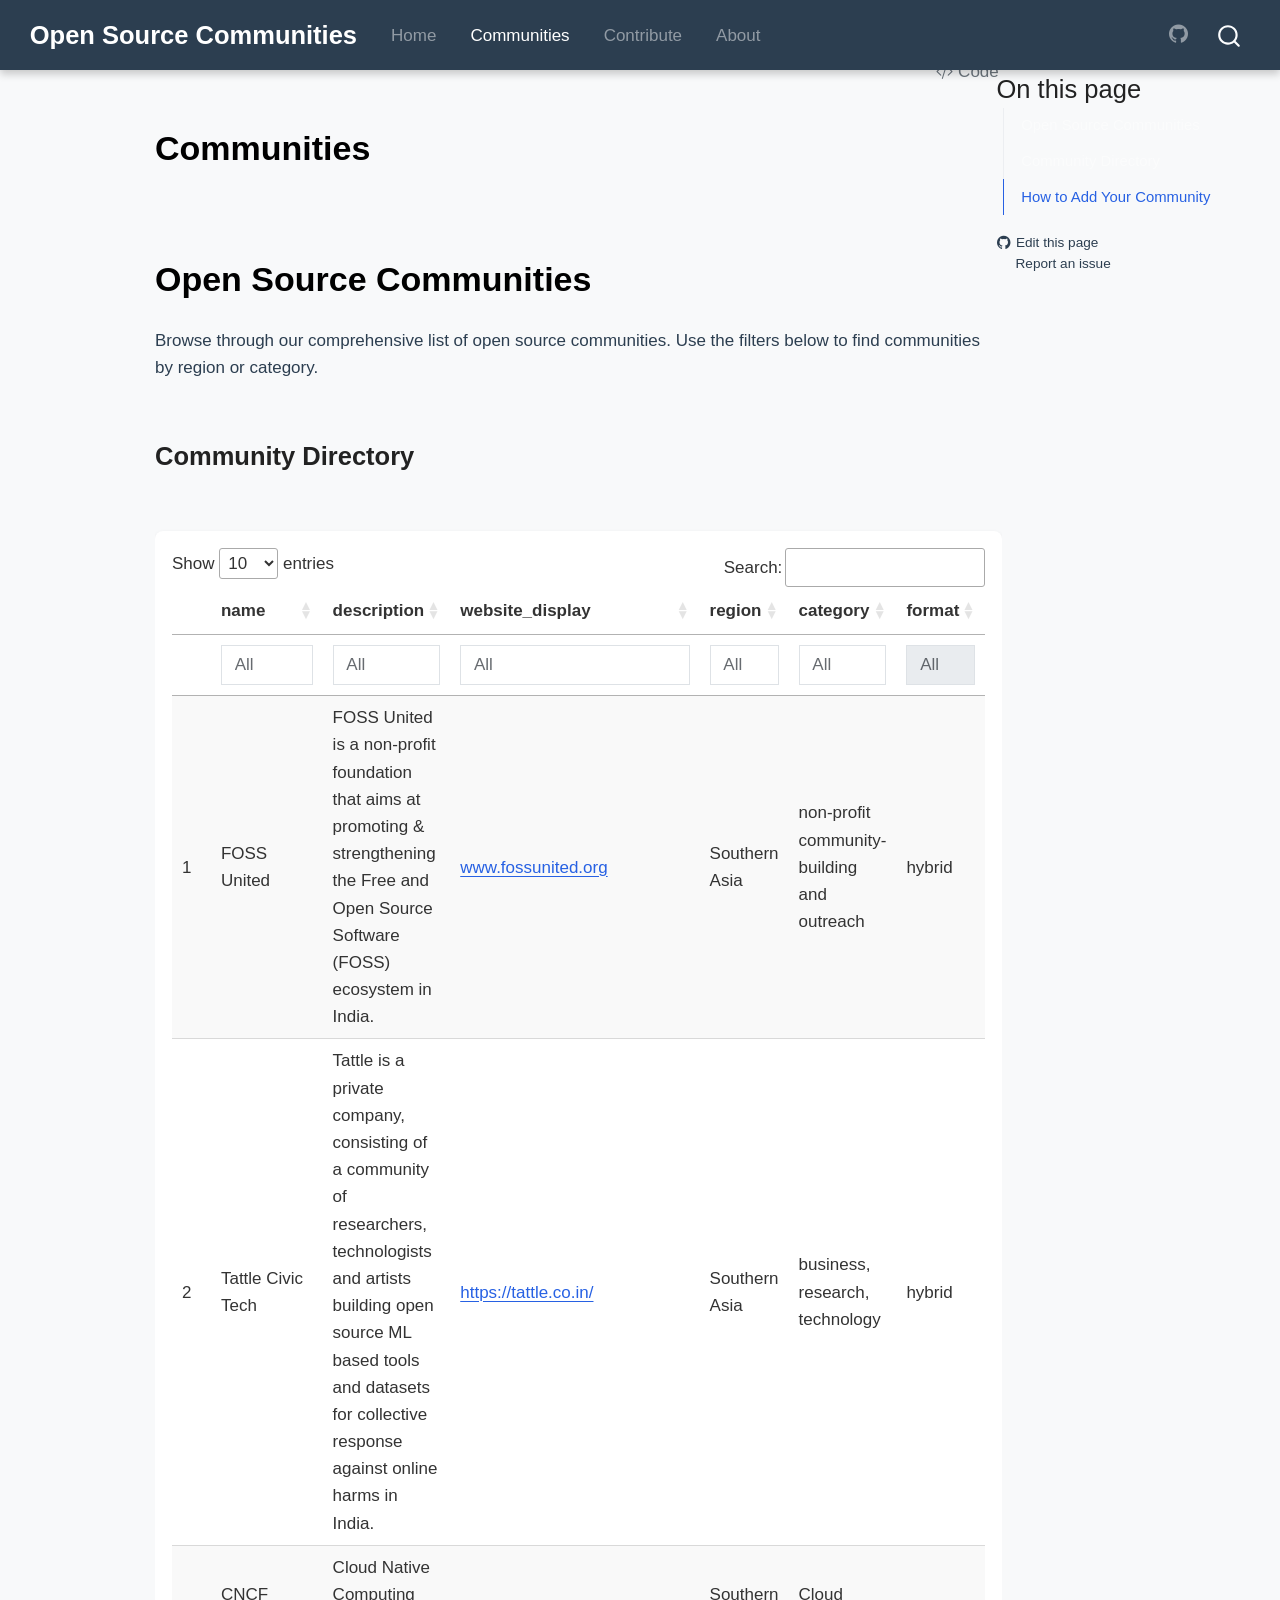
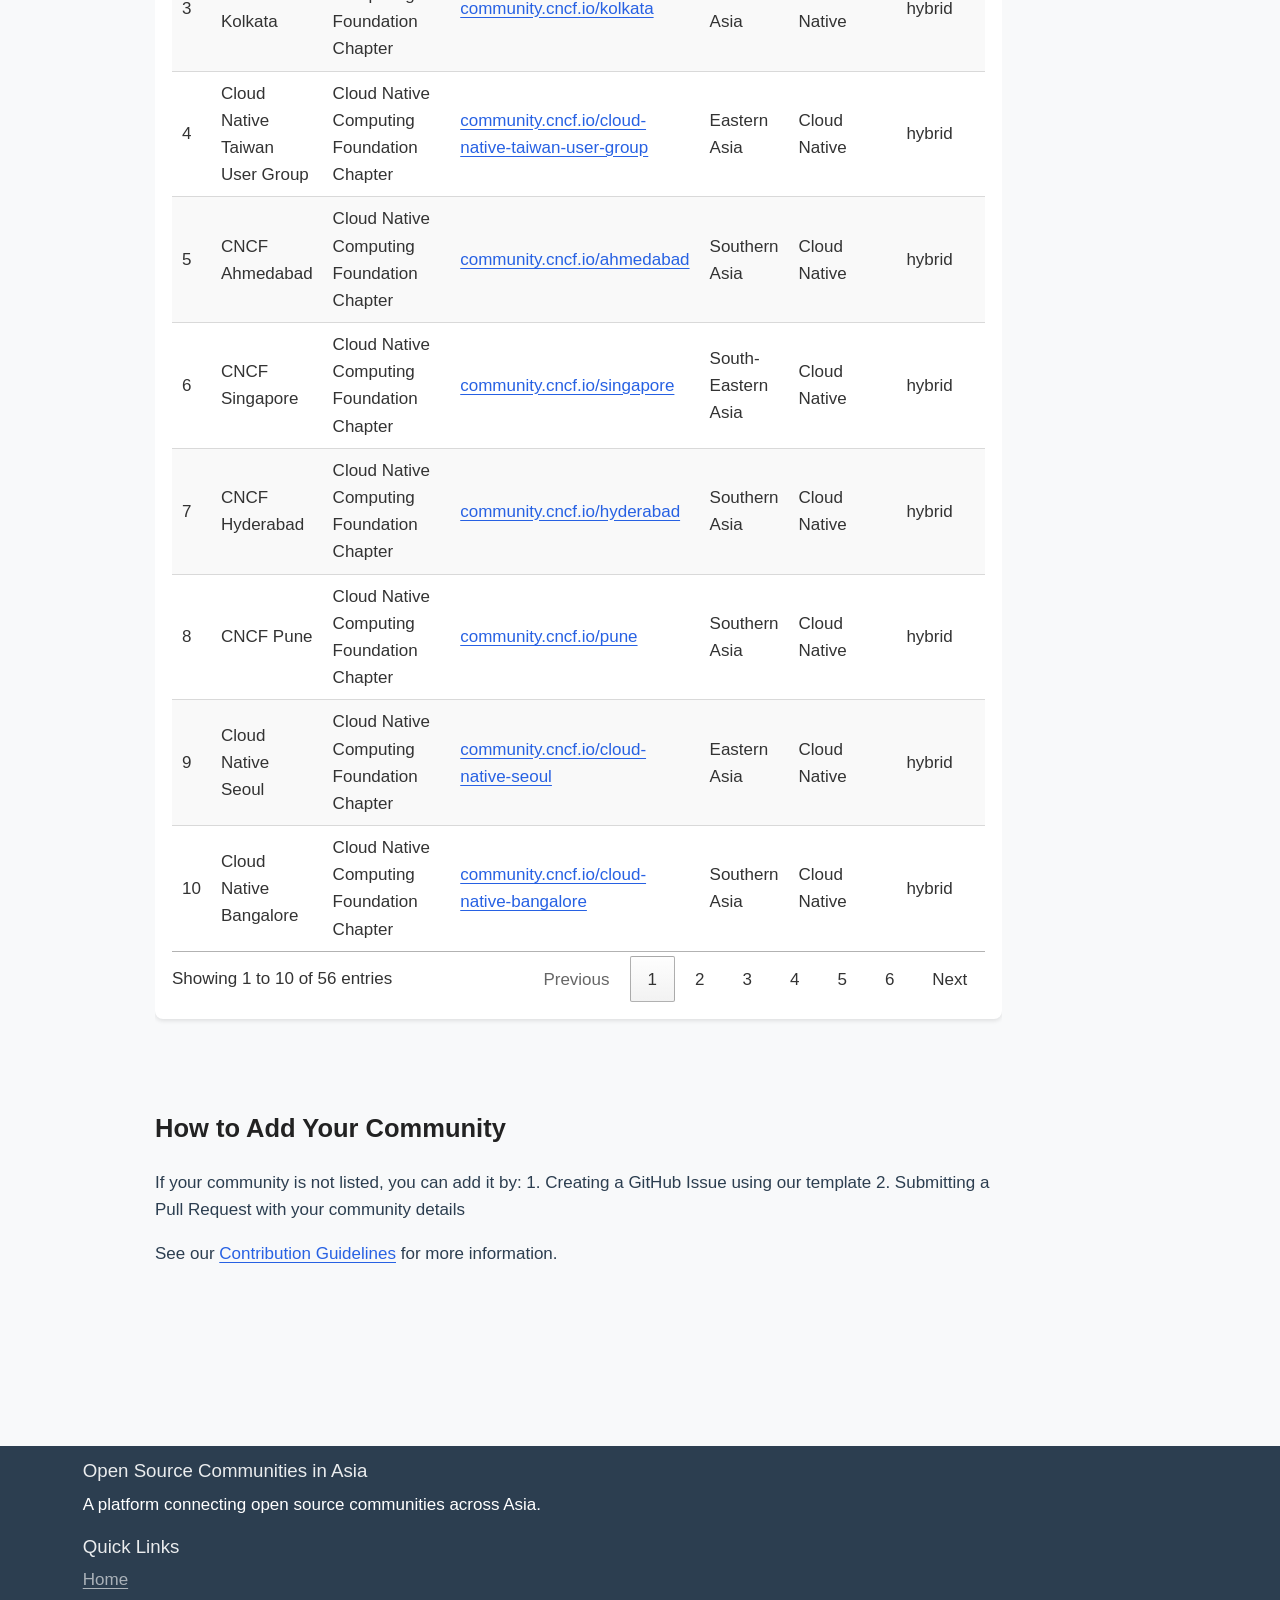
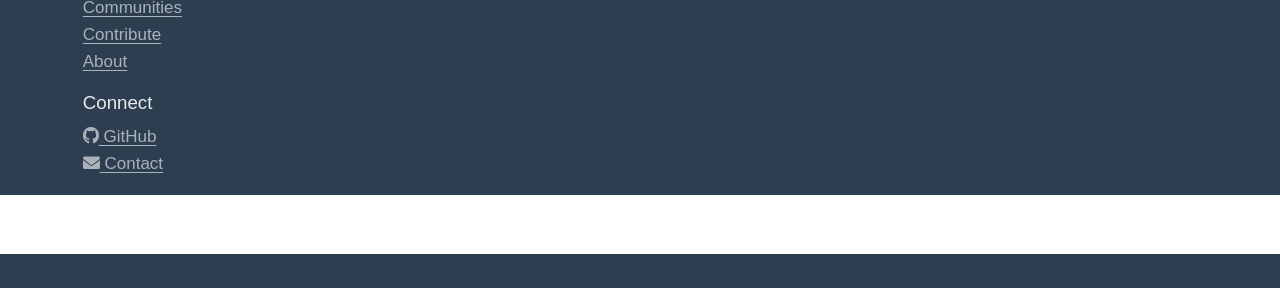
==== docs/communities/index.html @ 330e284d "pushed website code Signed-off-by: SammanSarkar <sarkar.samman4231@gmail.com>" ====
<!DOCTYPE html>
<html xmlns="http://www.w3.org/1999/xhtml" lang="en" xml:lang="en"><head>

<meta charset="utf-8">
<meta name="generator" content="quarto-1.7.29">

<meta name="viewport" content="width=device-width, initial-scale=1.0, user-scalable=yes">


<title>Communities – Open Source Communities</title>
<style>
code{white-space: pre-wrap;}
span.smallcaps{font-variant: small-caps;}
div.columns{display: flex; gap: min(4vw, 1.5em);}
div.column{flex: auto; overflow-x: auto;}
div.hanging-indent{margin-left: 1.5em; text-indent: -1.5em;}
ul.task-list{list-style: none;}
ul.task-list li input[type="checkbox"] {
  width: 0.8em;
  margin: 0 0.8em 0.2em -1em; /* quarto-specific, see https://github.com/quarto-dev/quarto-cli/issues/4556 */ 
  vertical-align: middle;
}
/* CSS for syntax highlighting */
html { -webkit-text-size-adjust: 100%; }
pre > code.sourceCode { white-space: pre; position: relative; }
pre > code.sourceCode > span { display: inline-block; line-height: 1.25; }
pre > code.sourceCode > span:empty { height: 1.2em; }
.sourceCode { overflow: visible; }
code.sourceCode > span { color: inherit; text-decoration: inherit; }
div.sourceCode { margin: 1em 0; }
pre.sourceCode { margin: 0; }
@media screen {
div.sourceCode { overflow: auto; }
}
@media print {
pre > code.sourceCode { white-space: pre-wrap; }
pre > code.sourceCode > span { text-indent: -5em; padding-left: 5em; }
}
pre.numberSource code
  { counter-reset: source-line 0; }
pre.numberSource code > span
  { position: relative; left: -4em; counter-increment: source-line; }
pre.numberSource code > span > a:first-child::before
  { content: counter(source-line);
    position: relative; left: -1em; text-align: right; vertical-align: baseline;
    border: none; display: inline-block;
    -webkit-touch-callout: none; -webkit-user-select: none;
    -khtml-user-select: none; -moz-user-select: none;
    -ms-user-select: none; user-select: none;
    padding: 0 4px; width: 4em;
  }
pre.numberSource { margin-left: 3em;  padding-left: 4px; }
div.sourceCode
  {   }
@media screen {
pre > code.sourceCode > span > a:first-child::before { text-decoration: underline; }
}
</style>


<script src="../site_libs/quarto-nav/quarto-nav.js"></script>
<script src="../site_libs/quarto-nav/headroom.min.js"></script>
<script src="../site_libs/clipboard/clipboard.min.js"></script>
<script src="../site_libs/quarto-search/autocomplete.umd.js"></script>
<script src="../site_libs/quarto-search/fuse.min.js"></script>
<script src="../site_libs/quarto-search/quarto-search.js"></script>
<meta name="quarto:offset" content="../">
<script src="../site_libs/quarto-html/quarto.js" type="module"></script>
<script src="../site_libs/quarto-html/tabsets/tabsets.js" type="module"></script>
<script src="../site_libs/quarto-html/popper.min.js"></script>
<script src="../site_libs/quarto-html/tippy.umd.min.js"></script>
<script src="../site_libs/quarto-html/anchor.min.js"></script>
<link href="../site_libs/quarto-html/tippy.css" rel="stylesheet">
<link href="../site_libs/quarto-html/quarto-syntax-highlighting-bcbce66894bfa8e7e94e40e0186b9bb8.css" rel="stylesheet" id="quarto-text-highlighting-styles">
<script src="../site_libs/bootstrap/bootstrap.min.js"></script>
<link href="../site_libs/bootstrap/bootstrap-icons.css" rel="stylesheet">
<link href="../site_libs/bootstrap/bootstrap-f09d9e16f4c314c3ee0d84a079bee913.min.css" rel="stylesheet" append-hash="true" id="quarto-bootstrap" data-mode="light">
<script id="quarto-search-options" type="application/json">{
  "location": "navbar",
  "copy-button": false,
  "collapse-after": 3,
  "panel-placement": "end",
  "type": "overlay",
  "limit": 50,
  "keyboard-shortcut": [
    "f",
    "/",
    "s"
  ],
  "show-item-context": false,
  "language": {
    "search-no-results-text": "No results",
    "search-matching-documents-text": "matching documents",
    "search-copy-link-title": "Copy link to search",
    "search-hide-matches-text": "Hide additional matches",
    "search-more-match-text": "more match in this document",
    "search-more-matches-text": "more matches in this document",
    "search-clear-button-title": "Clear",
    "search-text-placeholder": "",
    "search-detached-cancel-button-title": "Cancel",
    "search-submit-button-title": "Submit",
    "search-label": "Search"
  }
}</script>
<style>html{ scroll-behavior: smooth; }</style>
<link href="../site_libs/htmltools-fill-0.5.8.1/fill.css" rel="stylesheet">

<script src="../site_libs/htmlwidgets-1.6.4/htmlwidgets.js"></script>

<link href="../site_libs/datatables-css-0.0.0/datatables-crosstalk.css" rel="stylesheet">

<script src="../site_libs/datatables-binding-0.33/datatables.js"></script>

<script src="../site_libs/jquery-3.6.0/jquery-3.6.0.min.js"></script>

<link href="../site_libs/dt-core-1.13.6/css/jquery.dataTables.min.css" rel="stylesheet">

<link href="../site_libs/dt-core-1.13.6/css/jquery.dataTables.extra.css" rel="stylesheet">

<script src="../site_libs/dt-core-1.13.6/js/jquery.dataTables.min.js"></script>

<link href="../site_libs/nouislider-7.0.10/jquery.nouislider.min.css" rel="stylesheet">

<script src="../site_libs/nouislider-7.0.10/jquery.nouislider.min.js"></script>

<link href="../site_libs/selectize-0.12.0/selectize.bootstrap3.css" rel="stylesheet">

<script src="../site_libs/selectize-0.12.0/selectize.min.js"></script>

<link href="../site_libs/crosstalk-1.2.1/css/crosstalk.min.css" rel="stylesheet">

<script src="../site_libs/crosstalk-1.2.1/js/crosstalk.min.js"></script>



<link rel="stylesheet" href="../styles/custom.css">
<link rel="stylesheet" href="https://cdnjs.cloudflare.com/ajax/libs/font-awesome/6.0.0/css/all.min.css">
</head>

<body class="nav-fixed quarto-light">

<div id="quarto-search-results"></div>
  <header id="quarto-header" class="headroom fixed-top">
    <nav class="navbar navbar-expand-lg " data-bs-theme="dark">
      <div class="navbar-container container-fluid">
      <div class="navbar-brand-container mx-auto">
    <a class="navbar-brand" href="../index.html">
    <span class="navbar-title">Open Source Communities</span>
    </a>
  </div>
            <div id="quarto-search" class="" title="Search"></div>
          <button class="navbar-toggler" type="button" data-bs-toggle="collapse" data-bs-target="#navbarCollapse" aria-controls="navbarCollapse" role="menu" aria-expanded="false" aria-label="Toggle navigation" onclick="if (window.quartoToggleHeadroom) { window.quartoToggleHeadroom(); }">
  <span class="navbar-toggler-icon"></span>
</button>
          <div class="collapse navbar-collapse" id="navbarCollapse">
            <ul class="navbar-nav navbar-nav-scroll me-auto">
  <li class="nav-item">
    <a class="nav-link" href="../index.html"> 
<span class="menu-text">Home</span></a>
  </li>  
  <li class="nav-item">
    <a class="nav-link active" href="../communities/index.html" aria-current="page"> 
<span class="menu-text">Communities</span></a>
  </li>  
  <li class="nav-item">
    <a class="nav-link" href="../contribute.html"> 
<span class="menu-text">Contribute</span></a>
  </li>  
  <li class="nav-item">
    <a class="nav-link" href="../about.html"> 
<span class="menu-text">About</span></a>
  </li>  
</ul>
            <ul class="navbar-nav navbar-nav-scroll ms-auto">
  <li class="nav-item compact">
    <a class="nav-link" href="https://github.com/chaoss/chaoss-asia/"> <i class="bi bi-github" role="img" aria-label="GitHub">
</i> 
<span class="menu-text"></span></a>
  </li>  
</ul>
          </div> <!-- /navcollapse -->
            <div class="quarto-navbar-tools">
</div>
      </div> <!-- /container-fluid -->
    </nav>
</header>
<!-- content -->
<div id="quarto-content" class="quarto-container page-columns page-rows-contents page-layout-article page-navbar">
<!-- sidebar -->
<!-- margin-sidebar -->
    <div id="quarto-margin-sidebar" class="sidebar margin-sidebar">
        <nav id="TOC" role="doc-toc" class="toc-active">
    <h2 id="toc-title">On this page</h2>
   
  <ul>
  <li><a href="#open-source-communities" id="toc-open-source-communities" class="nav-link active" data-scroll-target="#open-source-communities">Open Source Communities</a>
  <ul class="collapse">
  <li><a href="#community-directory" id="toc-community-directory" class="nav-link" data-scroll-target="#community-directory">Community Directory</a></li>
  <li><a href="#how-to-add-your-community" id="toc-how-to-add-your-community" class="nav-link" data-scroll-target="#how-to-add-your-community">How to Add Your Community</a></li>
  </ul></li>
  </ul>
<div class="toc-actions"><ul><li><a href="https://github.com/chaoss/oscdb/edit/main/communities/index.qmd" class="toc-action"><i class="bi bi-github"></i>Edit this page</a></li><li><a href="https://github.com/chaoss/oscdb/issues/new" class="toc-action"><i class="bi empty"></i>Report an issue</a></li></ul></div></nav>
    </div>
<!-- main -->
<main class="content" id="quarto-document-content">

<header id="title-block-header" class="quarto-title-block default">
<div class="quarto-title">
<div class="quarto-title-block"><div><h1 class="title">Communities</h1><button type="button" class="btn code-tools-button" id="quarto-code-tools-source"><i class="bi"></i> Code</button></div></div>
</div>



<div class="quarto-title-meta">

    
  
    
  </div>
  


</header>


<section id="open-source-communities" class="level1">
<h1>Open Source Communities</h1>
<p>Browse through our comprehensive list of open source communities. Use the filters below to find communities by region or category.</p>
<section id="community-directory" class="level2">
<h2 class="anchored" data-anchor-id="community-directory">Community Directory</h2>
<div class="cell">
<div class="cell-output-display">
<div class="datatables html-widget html-fill-item" id="htmlwidget-7b4962f9aba54f469c71" style="width:100%;height:auto;"></div>
<script type="application/json" data-for="htmlwidget-7b4962f9aba54f469c71">{"x":{"filter":"top","vertical":false,"filterHTML":"<tr>\n  <td><\/td>\n  <td data-type=\"character\" style=\"vertical-align: top;\">\n    <div class=\"form-group\" style=\"margin-bottom: auto;\">\n      <input type=\"search\" placeholder=\"All\" class=\"form-control\" style=\"width: 100%;\"/>\n    <\/div>\n  <\/td>\n  <td data-type=\"character\" style=\"vertical-align: top;\">\n    <div class=\"form-group\" style=\"margin-bottom: auto;\">\n      <input type=\"search\" placeholder=\"All\" class=\"form-control\" style=\"width: 100%;\"/>\n    <\/div>\n  <\/td>\n  <td data-type=\"character\" style=\"vertical-align: top;\">\n    <div class=\"form-group\" style=\"margin-bottom: auto;\">\n      <input type=\"search\" placeholder=\"All\" class=\"form-control\" style=\"width: 100%;\"/>\n    <\/div>\n  <\/td>\n  <td data-type=\"character\" style=\"vertical-align: top;\">\n    <div class=\"form-group\" style=\"margin-bottom: auto;\">\n      <input type=\"search\" placeholder=\"All\" class=\"form-control\" style=\"width: 100%;\"/>\n    <\/div>\n  <\/td>\n  <td data-type=\"character\" style=\"vertical-align: top;\">\n    <div class=\"form-group\" style=\"margin-bottom: auto;\">\n      <input type=\"search\" placeholder=\"All\" class=\"form-control\" style=\"width: 100%;\"/>\n    <\/div>\n  <\/td>\n  <td data-type=\"character\" style=\"vertical-align: top;\">\n    <div class=\"form-group\" style=\"margin-bottom: auto;\">\n      <input type=\"search\" placeholder=\"All\" class=\"form-control\" style=\"width: 100%;\" disabled=\"\"/>\n    <\/div>\n  <\/td>\n<\/tr>","data":[["1","2","3","4","5","6","7","8","9","10","11","12","13","14","15","16","17","18","19","20","21","22","23","24","25","26","27","28","29","30","31","32","33","34","35","36","37","38","39","40","41","42","43","44","45","46","47","48","49","50","51","52","53","54","55","56"],["FOSS United","Tattle Civic Tech","CNCF Kolkata","Cloud Native Taiwan User Group","CNCF Ahmedabad","CNCF Singapore","CNCF Hyderabad","CNCF Pune","Cloud Native Seoul","Cloud Native Bangalore","CNCF Dubai","CNCF Kochi","Kubernetes Chaos Engineering Meetup Group","CNCF Lahore","CNCF Islamabad","CNCF Chennai","CNCF Kathmandu","CNCF Abu Dhabi","Cloud Native DaLian","Cloud Native Guangzhou","Cloud Native Gurugram","Cloud Native Indore","CNCF Jaipur","Cloud Native Coimbatore","CNCF Indonesia","Cloud Native Trivandrum","CNCF Nashik","Cloud Native Raipur","Cloud Native Noida","CNCF Chandigarh","Cloud Native Guwahati","CNCF Nagpur","Cloud Native Baku","Cloud Native Dhaka","CNCF New Delhi","CNCF Thane","Cloud Native Security India","Cloud Native Surat","Cloud Native Kerala","CNCF Madurai","CNCF Amravati","Cloud Native Vadodara","CNCF Greater Noida","Cloud Native Gandhinagar","Cloud Native Hooghly","Cloud Native Aurangabad","Cloud Native Security Pakistan","Cloud Native Dibrugarh","Cloud Native Kuala Lumpur","Cloud Native Jalandhar","Cloud Native Ho Chi Minh","Kubernetes Sri Lanka","Cloud Native Community Japan","Cloud Native Riyadh","Cloud Native Security Japan","Cloud Native Bihar"],["FOSS United is a non-profit foundation that aims at promoting & strengthening the Free and Open Source Software (FOSS) ecosystem in India.","Tattle is a private company, consisting of a community of researchers, technologists and artists building open source ML based tools and datasets for collective response against online harms in India.","Cloud Native Computing Foundation Chapter","Cloud Native Computing Foundation Chapter","Cloud Native Computing Foundation Chapter","Cloud Native Computing Foundation Chapter","Cloud Native Computing Foundation Chapter","Cloud Native Computing Foundation Chapter","Cloud Native Computing Foundation Chapter","Cloud Native Computing Foundation Chapter","Cloud Native Computing Foundation Chapter","Cloud Native Computing Foundation Chapter","Cloud Native Computing Foundation Chapter","Cloud Native Computing Foundation Chapter","Cloud Native Computing Foundation Chapter","Cloud Native Computing Foundation Chapter","Cloud Native Computing Foundation Chapter","Cloud Native Computing Foundation Chapter","Cloud Native Computing Foundation Chapter","Cloud Native Computing Foundation Chapter","Cloud Native Computing Foundation Chapter","Cloud Native Computing Foundation Chapter","Cloud Native Computing Foundation Chapter","Cloud Native Computing Foundation Chapter","Cloud Native Computing Foundation Chapter","Cloud Native Computing Foundation Chapter","Cloud Native Computing Foundation Chapter","Cloud Native Computing Foundation Chapter","Cloud Native Computing Foundation Chapter","Cloud Native Computing Foundation Chapter","Cloud Native Computing Foundation Chapter","Cloud Native Computing Foundation Chapter","Cloud Native Computing Foundation Chapter","Cloud Native Computing Foundation Chapter","Cloud Native Computing Foundation Chapter","Cloud Native Computing Foundation Chapter","Cloud Native Computing Foundation Chapter","Cloud Native Computing Foundation Chapter","Cloud Native Computing Foundation Chapter","Cloud Native Computing Foundation Chapter","Cloud Native Computing Foundation Chapter","Cloud Native Computing Foundation Chapter","Cloud Native Computing Foundation Chapter","Cloud Native Computing Foundation Chapter","Cloud Native Computing Foundation Chapter","Cloud Native Computing Foundation Chapter","Cloud Native Computing Foundation Chapter","Cloud Native Computing Foundation Chapter","Cloud Native Computing Foundation Chapter","Cloud Native Computing Foundation Chapter","Cloud Native Computing Foundation Chapter","Cloud Native Computing Foundation Chapter","Cloud Native Computing Foundation Chapter","Cloud Native Computing Foundation Chapter","Cloud Native Computing Foundation Chapter","Cloud Native Computing Foundation Chapter"],["<a href='https://www.fossunited.org' target='_blank'>www.fossunited.org<\/a>","<a href='https://tattle.co.in/' target='_blank'>https://tattle.co.in/<\/a>","<a href='https://community.cncf.io/kolkata' target='_blank'>community.cncf.io/kolkata<\/a>","<a href='https://community.cncf.io/cloud-native-taiwan-user-group' target='_blank'>community.cncf.io/cloud-native-taiwan-user-group<\/a>","<a href='https://community.cncf.io/ahmedabad' target='_blank'>community.cncf.io/ahmedabad<\/a>","<a href='https://community.cncf.io/singapore' target='_blank'>community.cncf.io/singapore<\/a>","<a href='https://community.cncf.io/hyderabad' target='_blank'>community.cncf.io/hyderabad<\/a>","<a href='https://community.cncf.io/pune' target='_blank'>community.cncf.io/pune<\/a>","<a href='https://community.cncf.io/cloud-native-seoul' target='_blank'>community.cncf.io/cloud-native-seoul<\/a>","<a href='https://community.cncf.io/cloud-native-bangalore' target='_blank'>community.cncf.io/cloud-native-bangalore<\/a>","<a href='https://community.cncf.io/dubai' target='_blank'>community.cncf.io/dubai<\/a>","<a href='https://community.cncf.io/kochi' target='_blank'>community.cncf.io/kochi<\/a>","<a href='https://community.cncf.io/kubernetes-chaos-engineering' target='_blank'>community.cncf.io/kubernetes-chaos-engineering<\/a>","<a href='https://community.cncf.io/lahore' target='_blank'>community.cncf.io/lahore<\/a>","<a href='https://community.cncf.io/islamabad' target='_blank'>community.cncf.io/islamabad<\/a>","<a href='https://community.cncf.io/chennai' target='_blank'>community.cncf.io/chennai<\/a>","<a href='https://community.cncf.io/kathmandu' target='_blank'>community.cncf.io/kathmandu<\/a>","<a href='https://community.cncf.io/abu-dhabi' target='_blank'>community.cncf.io/abu-dhabi<\/a>","<a href='https://community.cncf.io/cloud-native-dalian' target='_blank'>community.cncf.io/cloud-native-dalian<\/a>","<a href='https://community.cncf.io/cloud-native-guangzhou' target='_blank'>community.cncf.io/cloud-native-guangzhou<\/a>","<a href='https://community.cncf.io/cloud-native-gurugram' target='_blank'>community.cncf.io/cloud-native-gurugram<\/a>","<a href='https://community.cncf.io/cloud-native-indore' target='_blank'>community.cncf.io/cloud-native-indore<\/a>","<a href='https://community.cncf.io/jaipur' target='_blank'>community.cncf.io/jaipur<\/a>","<a href='https://community.cncf.io/cloud-native-coimbatore' target='_blank'>community.cncf.io/cloud-native-coimbatore<\/a>","<a href='https://community.cncf.io/indonesia' target='_blank'>community.cncf.io/indonesia<\/a>","<a href='https://community.cncf.io/cloud-native-trivandrum' target='_blank'>community.cncf.io/cloud-native-trivandrum<\/a>","<a href='https://community.cncf.io/nashik' target='_blank'>community.cncf.io/nashik<\/a>","<a href='https://community.cncf.io/cloud-native-raipur' target='_blank'>community.cncf.io/cloud-native-raipur<\/a>","<a href='https://community.cncf.io/cloud-native-noida' target='_blank'>community.cncf.io/cloud-native-noida<\/a>","<a href='https://community.cncf.io/chandigarh' target='_blank'>community.cncf.io/chandigarh<\/a>","<a href='https://community.cncf.io/cloud-native-guwahati' target='_blank'>community.cncf.io/cloud-native-guwahati<\/a>","<a href='https://community.cncf.io/nagpur' target='_blank'>community.cncf.io/nagpur<\/a>","<a href='https://community.cncf.io/cloud-native-baku' target='_blank'>community.cncf.io/cloud-native-baku<\/a>","<a href='https://community.cncf.io/cloud-native-dhaka' target='_blank'>community.cncf.io/cloud-native-dhaka<\/a>","<a href='https://community.cncf.io/new-delhi' target='_blank'>community.cncf.io/new-delhi<\/a>","<a href='https://community.cncf.io/thane' target='_blank'>community.cncf.io/thane<\/a>","<a href='https://community.cncf.io/cloud-native-security-india' target='_blank'>community.cncf.io/cloud-native-security-india<\/a>","<a href='https://community.cncf.io/cloud-native-surat' target='_blank'>community.cncf.io/cloud-native-surat<\/a>","<a href='https://community.cncf.io/cloud-native-kerala' target='_blank'>community.cncf.io/cloud-native-kerala<\/a>","<a href='https://community.cncf.io/madurai' target='_blank'>community.cncf.io/madurai<\/a>","<a href='https://community.cncf.io/amravati' target='_blank'>community.cncf.io/amravati<\/a>","<a href='https://community.cncf.io/cloud-native-vadodara' target='_blank'>community.cncf.io/cloud-native-vadodara<\/a>","<a href='https://community.cncf.io/greater-noida' target='_blank'>community.cncf.io/greater-noida<\/a>","<a href='https://community.cncf.io/cloud-native-gandhinagar' target='_blank'>community.cncf.io/cloud-native-gandhinagar<\/a>","<a href='https://community.cncf.io/cloud-native-hooghly' target='_blank'>community.cncf.io/cloud-native-hooghly<\/a>","<a href='https://community.cncf.io/cloud-native-aurangabad' target='_blank'>community.cncf.io/cloud-native-aurangabad<\/a>","<a href='https://community.cncf.io/cloud-native-security-pakistan' target='_blank'>community.cncf.io/cloud-native-security-pakistan<\/a>","<a href='https://community.cncf.io/cloud-native-dibrugarh' target='_blank'>community.cncf.io/cloud-native-dibrugarh<\/a>","<a href='https://community.cncf.io/cloud-native-kuala-lumpur' target='_blank'>community.cncf.io/cloud-native-kuala-lumpur<\/a>","<a href='https://community.cncf.io/cloud-native-jalandhar' target='_blank'>community.cncf.io/cloud-native-jalandhar<\/a>","<a href='https://community.cncf.io/cloud-native-ho-chi-minh' target='_blank'>community.cncf.io/cloud-native-ho-chi-minh<\/a>","<a href='https://community.cncf.io/kubernetes-sri-lanka' target='_blank'>community.cncf.io/kubernetes-sri-lanka<\/a>","<a href='https://community.cncf.io/cloud-native-community-japan' target='_blank'>community.cncf.io/cloud-native-community-japan<\/a>","<a href='https://community.cncf.io/cloud-native-riyadh' target='_blank'>community.cncf.io/cloud-native-riyadh<\/a>","<a href='https://community.cncf.io/cloud-native-security-japan' target='_blank'>community.cncf.io/cloud-native-security-japan<\/a>","<a href='https://community.cncf.io/cloud-native-bihar' target='_blank'>community.cncf.io/cloud-native-bihar<\/a>"],["Southern Asia","Southern Asia","Southern Asia","Eastern Asia","Southern Asia","South-Eastern Asia","Southern Asia","Southern Asia","Eastern Asia","Southern Asia","Western Asia","Southern Asia","Southern Asia","Southern Asia","Southern Asia","Southern Asia","Southern Asia","Western Asia","Eastern Asia","Eastern Asia","Southern Asia","Southern Asia","Southern Asia","Southern Asia","South-Eastern Asia","Southern Asia","Southern Asia","Southern Asia","Southern Asia","Southern Asia","Southern Asia","Southern Asia","Western Asia","Southern Asia","Southern Asia","Southern Asia","Southern Asia","Southern Asia","Southern Asia","Southern Asia","Southern Asia","Southern Asia","Southern Asia","Southern Asia","Southern Asia","Southern Asia","Southern Asia","Southern Asia","South-Eastern Asia","Southern Asia","South-Eastern Asia","Southern Asia","Eastern Asia","Western Asia","Eastern Asia","Southern Asia"],["non-profit community-building and outreach","business, research, technology","Cloud Native","Cloud Native","Cloud Native","Cloud Native","Cloud Native","Cloud Native","Cloud Native","Cloud Native","Cloud Native","Cloud Native","Cloud Native,Chaos Engineering","Cloud Native","Cloud Native","Cloud Native","Cloud Native","Cloud Native","Cloud Native","Cloud Native","Cloud Native","Cloud Native","Cloud Native","Cloud Native","Cloud Native","Cloud Native","Cloud Native","Cloud Native","Cloud Native","Cloud Native","Cloud Native","Cloud Native","Cloud Native","Cloud Native","Cloud Native","Cloud Native","Cloud Native,Security","Cloud Native","Cloud Native","Cloud Native","Cloud Native","Cloud Native","Cloud Native","Cloud Native","Cloud Native","Cloud Native","Cloud Native,Security","Cloud Native","Cloud Native","Cloud Native","Cloud Native","Cloud Native","Cloud Native","Cloud Native","Cloud Native,Security","Cloud Native"],["hybrid","hybrid","hybrid","hybrid","hybrid","hybrid","hybrid","hybrid","hybrid","hybrid","hybrid","hybrid","hybrid","hybrid","hybrid","hybrid","hybrid","hybrid","hybrid","hybrid","hybrid","hybrid","hybrid","hybrid","hybrid","hybrid","hybrid","hybrid","hybrid","hybrid","hybrid","hybrid","hybrid","hybrid","hybrid","hybrid","hybrid","hybrid","hybrid","hybrid","hybrid","hybrid","hybrid","hybrid","hybrid","hybrid","hybrid","hybrid","hybrid","hybrid","hybrid","hybrid","hybrid","hybrid","hybrid","hybrid"]],"container":"<table class=\"display\">\n  <thead>\n    <tr>\n      <th> <\/th>\n      <th>name<\/th>\n      <th>description<\/th>\n      <th>website_display<\/th>\n      <th>region<\/th>\n      <th>category<\/th>\n      <th>format<\/th>\n    <\/tr>\n  <\/thead>\n<\/table>","options":{"pageLength":10,"autoWidth":false,"scrollX":false,"columnDefs":[{"width":"20%","targets":0},{"width":"30%","targets":1},{"width":"15%","targets":2,"render":"function(data, type, row) { return type === 'display' ? data : data.replace(/<.*?>/g, ''); }"},{"width":"12%","targets":3},{"width":"13%","targets":4},{"width":"10%","targets":5},{"orderable":false,"targets":0},{"name":" ","targets":0},{"name":"name","targets":1},{"name":"description","targets":2},{"name":"website_display","targets":3},{"name":"region","targets":4},{"name":"category","targets":5},{"name":"format","targets":6}],"initComplete":"\n      function(settings, json) {\n        var table = this.api();\n        \n        // Create select filter for format column (6th column, index 5)\n        var formatColumn = table.column(5);\n        var formatSelect = $('<select><option value=\"\">All<\/option><option value=\"in-person\">In-Person<\/option><option value=\"virtual\">Virtual<\/option><option value=\"hybrid\">Hybrid<\/option><\/select>')\n          .appendTo($(formatColumn.header()).closest('tr').siblings('.filters').children().eq(5).empty())\n          .on('change', function() {\n            formatColumn\n              .search($(this).val() ? '^' + $(this).val() + '$' : '', true, false)\n              .draw();\n          });\n      }\n    ","order":[],"orderClasses":false,"orderCellsTop":true}},"evals":["options.columnDefs.2.render","options.initComplete"],"jsHooks":[]}</script>
</div>
</div>
</section>
<section id="how-to-add-your-community" class="level2">
<h2 class="anchored" data-anchor-id="how-to-add-your-community">How to Add Your Community</h2>
<p>If your community is not listed, you can add it by: 1. Creating a GitHub Issue using our template 2. Submitting a Pull Request with your community details</p>
<p>See our <a href="../contribute.html">Contribution Guidelines</a> for more information.</p>


<!-- -->

</section>
</section>

</main> <!-- /main -->
<footer class="footer">

  <div class="container">

    <div class="row">

      <div class="col-md-4">

        <h5>Open Source Communities in Asia</h5>

        <p>A platform connecting open source communities across Asia.</p>

      </div>

      <div class="col-md-4">

        <h5>Quick Links</h5>

        <ul class="list-unstyled">

          <li><a href="./">Home</a></li>

          <li><a href="./communities/">Communities</a></li>

          <li><a href="./contribute.html">Contribute</a></li>

          <li><a href="./about.html">About</a></li>

        </ul>

      </div>

      <div class="col-md-4">

        <h5>Connect</h5>

        <ul class="list-unstyled">

          <li><a href="https://github.com/chaoss/chaoss-asia/" target="_blank"><i class="fab fa-github"></i> GitHub</a></li>

          <li><a href="mailto:chaossasia@gmail.com"><i class="fas fa-envelope"></i> Contact</a></li>

        </ul>

      </div>

    </div>

  </div>

<div class="nav-footer"><div class="nav-footer-center"><div class="toc-actions d-sm-block d-md-none"><ul><li><a href="https://github.com/chaoss/oscdb/edit/main/communities/index.qmd" class="toc-action"><i class="bi bi-github"></i>Edit this page</a></li><li><a href="https://github.com/chaoss/oscdb/issues/new" class="toc-action"><i class="bi empty"></i>Report an issue</a></li></ul></div></div></div></footer> 
<script id="quarto-html-after-body" type="application/javascript">
  window.document.addEventListener("DOMContentLoaded", function (event) {
    const icon = "";
    const anchorJS = new window.AnchorJS();
    anchorJS.options = {
      placement: 'right',
      icon: icon
    };
    anchorJS.add('.anchored');
    const isCodeAnnotation = (el) => {
      for (const clz of el.classList) {
        if (clz.startsWith('code-annotation-')) {                     
          return true;
        }
      }
      return false;
    }
    const onCopySuccess = function(e) {
      // button target
      const button = e.trigger;
      // don't keep focus
      button.blur();
      // flash "checked"
      button.classList.add('code-copy-button-checked');
      var currentTitle = button.getAttribute("title");
      button.setAttribute("title", "Copied!");
      let tooltip;
      if (window.bootstrap) {
        button.setAttribute("data-bs-toggle", "tooltip");
        button.setAttribute("data-bs-placement", "left");
        button.setAttribute("data-bs-title", "Copied!");
        tooltip = new bootstrap.Tooltip(button, 
          { trigger: "manual", 
            customClass: "code-copy-button-tooltip",
            offset: [0, -8]});
        tooltip.show();    
      }
      setTimeout(function() {
        if (tooltip) {
          tooltip.hide();
          button.removeAttribute("data-bs-title");
          button.removeAttribute("data-bs-toggle");
          button.removeAttribute("data-bs-placement");
        }
        button.setAttribute("title", currentTitle);
        button.classList.remove('code-copy-button-checked');
      }, 1000);
      // clear code selection
      e.clearSelection();
    }
    const getTextToCopy = function(trigger) {
        const codeEl = trigger.previousElementSibling.cloneNode(true);
        for (const childEl of codeEl.children) {
          if (isCodeAnnotation(childEl)) {
            childEl.remove();
          }
        }
        return codeEl.innerText;
    }
    const clipboard = new window.ClipboardJS('.code-copy-button:not([data-in-quarto-modal])', {
      text: getTextToCopy
    });
    clipboard.on('success', onCopySuccess);
    if (window.document.getElementById('quarto-embedded-source-code-modal')) {
      const clipboardModal = new window.ClipboardJS('.code-copy-button[data-in-quarto-modal]', {
        text: getTextToCopy,
        container: window.document.getElementById('quarto-embedded-source-code-modal')
      });
      clipboardModal.on('success', onCopySuccess);
    }
    const viewSource = window.document.getElementById('quarto-view-source') ||
                       window.document.getElementById('quarto-code-tools-source');
    if (viewSource) {
      const sourceUrl = viewSource.getAttribute("data-quarto-source-url");
      viewSource.addEventListener("click", function(e) {
        if (sourceUrl) {
          // rstudio viewer pane
          if (/\bcapabilities=\b/.test(window.location)) {
            window.open(sourceUrl);
          } else {
            window.location.href = sourceUrl;
          }
        } else {
          const modal = new bootstrap.Modal(document.getElementById('quarto-embedded-source-code-modal'));
          modal.show();
        }
        return false;
      });
    }
    function toggleCodeHandler(show) {
      return function(e) {
        const detailsSrc = window.document.querySelectorAll(".cell > details > .sourceCode");
        for (let i=0; i<detailsSrc.length; i++) {
          const details = detailsSrc[i].parentElement;
          if (show) {
            details.open = true;
          } else {
            details.removeAttribute("open");
          }
        }
        const cellCodeDivs = window.document.querySelectorAll(".cell > .sourceCode");
        const fromCls = show ? "hidden" : "unhidden";
        const toCls = show ? "unhidden" : "hidden";
        for (let i=0; i<cellCodeDivs.length; i++) {
          const codeDiv = cellCodeDivs[i];
          if (codeDiv.classList.contains(fromCls)) {
            codeDiv.classList.remove(fromCls);
            codeDiv.classList.add(toCls);
          } 
        }
        return false;
      }
    }
    const hideAllCode = window.document.getElementById("quarto-hide-all-code");
    if (hideAllCode) {
      hideAllCode.addEventListener("click", toggleCodeHandler(false));
    }
    const showAllCode = window.document.getElementById("quarto-show-all-code");
    if (showAllCode) {
      showAllCode.addEventListener("click", toggleCodeHandler(true));
    }
      var localhostRegex = new RegExp(/^(?:http|https):\/\/localhost\:?[0-9]*\//);
      var mailtoRegex = new RegExp(/^mailto:/);
        var filterRegex = new RegExp("https:\/\/chaoss\.github\.io\/open-source-in-asia");
      var isInternal = (href) => {
          return filterRegex.test(href) || localhostRegex.test(href) || mailtoRegex.test(href);
      }
      // Inspect non-navigation links and adorn them if external
     var links = window.document.querySelectorAll('a[href]:not(.nav-link):not(.navbar-brand):not(.toc-action):not(.sidebar-link):not(.sidebar-item-toggle):not(.pagination-link):not(.no-external):not([aria-hidden]):not(.dropdown-item):not(.quarto-navigation-tool):not(.about-link)');
      for (var i=0; i<links.length; i++) {
        const link = links[i];
        if (!isInternal(link.href)) {
          // undo the damage that might have been done by quarto-nav.js in the case of
          // links that we want to consider external
          if (link.dataset.originalHref !== undefined) {
            link.href = link.dataset.originalHref;
          }
        }
      }
    function tippyHover(el, contentFn, onTriggerFn, onUntriggerFn) {
      const config = {
        allowHTML: true,
        maxWidth: 500,
        delay: 100,
        arrow: false,
        appendTo: function(el) {
            return el.parentElement;
        },
        interactive: true,
        interactiveBorder: 10,
        theme: 'quarto',
        placement: 'bottom-start',
      };
      if (contentFn) {
        config.content = contentFn;
      }
      if (onTriggerFn) {
        config.onTrigger = onTriggerFn;
      }
      if (onUntriggerFn) {
        config.onUntrigger = onUntriggerFn;
      }
      window.tippy(el, config); 
    }
    const noterefs = window.document.querySelectorAll('a[role="doc-noteref"]');
    for (var i=0; i<noterefs.length; i++) {
      const ref = noterefs[i];
      tippyHover(ref, function() {
        // use id or data attribute instead here
        let href = ref.getAttribute('data-footnote-href') || ref.getAttribute('href');
        try { href = new URL(href).hash; } catch {}
        const id = href.replace(/^#\/?/, "");
        const note = window.document.getElementById(id);
        if (note) {
          return note.innerHTML;
        } else {
          return "";
        }
      });
    }
    const xrefs = window.document.querySelectorAll('a.quarto-xref');
    const processXRef = (id, note) => {
      // Strip column container classes
      const stripColumnClz = (el) => {
        el.classList.remove("page-full", "page-columns");
        if (el.children) {
          for (const child of el.children) {
            stripColumnClz(child);
          }
        }
      }
      stripColumnClz(note)
      if (id === null || id.startsWith('sec-')) {
        // Special case sections, only their first couple elements
        const container = document.createElement("div");
        if (note.children && note.children.length > 2) {
          container.appendChild(note.children[0].cloneNode(true));
          for (let i = 1; i < note.children.length; i++) {
            const child = note.children[i];
            if (child.tagName === "P" && child.innerText === "") {
              continue;
            } else {
              container.appendChild(child.cloneNode(true));
              break;
            }
          }
          if (window.Quarto?.typesetMath) {
            window.Quarto.typesetMath(container);
          }
          return container.innerHTML
        } else {
          if (window.Quarto?.typesetMath) {
            window.Quarto.typesetMath(note);
          }
          return note.innerHTML;
        }
      } else {
        // Remove any anchor links if they are present
        const anchorLink = note.querySelector('a.anchorjs-link');
        if (anchorLink) {
          anchorLink.remove();
        }
        if (window.Quarto?.typesetMath) {
          window.Quarto.typesetMath(note);
        }
        if (note.classList.contains("callout")) {
          return note.outerHTML;
        } else {
          return note.innerHTML;
        }
      }
    }
    for (var i=0; i<xrefs.length; i++) {
      const xref = xrefs[i];
      tippyHover(xref, undefined, function(instance) {
        instance.disable();
        let url = xref.getAttribute('href');
        let hash = undefined; 
        if (url.startsWith('#')) {
          hash = url;
        } else {
          try { hash = new URL(url).hash; } catch {}
        }
        if (hash) {
          const id = hash.replace(/^#\/?/, "");
          const note = window.document.getElementById(id);
          if (note !== null) {
            try {
              const html = processXRef(id, note.cloneNode(true));
              instance.setContent(html);
            } finally {
              instance.enable();
              instance.show();
            }
          } else {
            // See if we can fetch this
            fetch(url.split('#')[0])
            .then(res => res.text())
            .then(html => {
              const parser = new DOMParser();
              const htmlDoc = parser.parseFromString(html, "text/html");
              const note = htmlDoc.getElementById(id);
              if (note !== null) {
                const html = processXRef(id, note);
                instance.setContent(html);
              } 
            }).finally(() => {
              instance.enable();
              instance.show();
            });
          }
        } else {
          // See if we can fetch a full url (with no hash to target)
          // This is a special case and we should probably do some content thinning / targeting
          fetch(url)
          .then(res => res.text())
          .then(html => {
            const parser = new DOMParser();
            const htmlDoc = parser.parseFromString(html, "text/html");
            const note = htmlDoc.querySelector('main.content');
            if (note !== null) {
              // This should only happen for chapter cross references
              // (since there is no id in the URL)
              // remove the first header
              if (note.children.length > 0 && note.children[0].tagName === "HEADER") {
                note.children[0].remove();
              }
              const html = processXRef(null, note);
              instance.setContent(html);
            } 
          }).finally(() => {
            instance.enable();
            instance.show();
          });
        }
      }, function(instance) {
      });
    }
        let selectedAnnoteEl;
        const selectorForAnnotation = ( cell, annotation) => {
          let cellAttr = 'data-code-cell="' + cell + '"';
          let lineAttr = 'data-code-annotation="' +  annotation + '"';
          const selector = 'span[' + cellAttr + '][' + lineAttr + ']';
          return selector;
        }
        const selectCodeLines = (annoteEl) => {
          const doc = window.document;
          const targetCell = annoteEl.getAttribute("data-target-cell");
          const targetAnnotation = annoteEl.getAttribute("data-target-annotation");
          const annoteSpan = window.document.querySelector(selectorForAnnotation(targetCell, targetAnnotation));
          const lines = annoteSpan.getAttribute("data-code-lines").split(",");
          const lineIds = lines.map((line) => {
            return targetCell + "-" + line;
          })
          let top = null;
          let height = null;
          let parent = null;
          if (lineIds.length > 0) {
              //compute the position of the single el (top and bottom and make a div)
              const el = window.document.getElementById(lineIds[0]);
              top = el.offsetTop;
              height = el.offsetHeight;
              parent = el.parentElement.parentElement;
            if (lineIds.length > 1) {
              const lastEl = window.document.getElementById(lineIds[lineIds.length - 1]);
              const bottom = lastEl.offsetTop + lastEl.offsetHeight;
              height = bottom - top;
            }
            if (top !== null && height !== null && parent !== null) {
              // cook up a div (if necessary) and position it 
              let div = window.document.getElementById("code-annotation-line-highlight");
              if (div === null) {
                div = window.document.createElement("div");
                div.setAttribute("id", "code-annotation-line-highlight");
                div.style.position = 'absolute';
                parent.appendChild(div);
              }
              div.style.top = top - 2 + "px";
              div.style.height = height + 4 + "px";
              div.style.left = 0;
              let gutterDiv = window.document.getElementById("code-annotation-line-highlight-gutter");
              if (gutterDiv === null) {
                gutterDiv = window.document.createElement("div");
                gutterDiv.setAttribute("id", "code-annotation-line-highlight-gutter");
                gutterDiv.style.position = 'absolute';
                const codeCell = window.document.getElementById(targetCell);
                const gutter = codeCell.querySelector('.code-annotation-gutter');
                gutter.appendChild(gutterDiv);
              }
              gutterDiv.style.top = top - 2 + "px";
              gutterDiv.style.height = height + 4 + "px";
            }
            selectedAnnoteEl = annoteEl;
          }
        };
        const unselectCodeLines = () => {
          const elementsIds = ["code-annotation-line-highlight", "code-annotation-line-highlight-gutter"];
          elementsIds.forEach((elId) => {
            const div = window.document.getElementById(elId);
            if (div) {
              div.remove();
            }
          });
          selectedAnnoteEl = undefined;
        };
          // Handle positioning of the toggle
      window.addEventListener(
        "resize",
        throttle(() => {
          elRect = undefined;
          if (selectedAnnoteEl) {
            selectCodeLines(selectedAnnoteEl);
          }
        }, 10)
      );
      function throttle(fn, ms) {
      let throttle = false;
      let timer;
        return (...args) => {
          if(!throttle) { // first call gets through
              fn.apply(this, args);
              throttle = true;
          } else { // all the others get throttled
              if(timer) clearTimeout(timer); // cancel #2
              timer = setTimeout(() => {
                fn.apply(this, args);
                timer = throttle = false;
              }, ms);
          }
        };
      }
        // Attach click handler to the DT
        const annoteDls = window.document.querySelectorAll('dt[data-target-cell]');
        for (const annoteDlNode of annoteDls) {
          annoteDlNode.addEventListener('click', (event) => {
            const clickedEl = event.target;
            if (clickedEl !== selectedAnnoteEl) {
              unselectCodeLines();
              const activeEl = window.document.querySelector('dt[data-target-cell].code-annotation-active');
              if (activeEl) {
                activeEl.classList.remove('code-annotation-active');
              }
              selectCodeLines(clickedEl);
              clickedEl.classList.add('code-annotation-active');
            } else {
              // Unselect the line
              unselectCodeLines();
              clickedEl.classList.remove('code-annotation-active');
            }
          });
        }
    const findCites = (el) => {
      const parentEl = el.parentElement;
      if (parentEl) {
        const cites = parentEl.dataset.cites;
        if (cites) {
          return {
            el,
            cites: cites.split(' ')
          };
        } else {
          return findCites(el.parentElement)
        }
      } else {
        return undefined;
      }
    };
    var bibliorefs = window.document.querySelectorAll('a[role="doc-biblioref"]');
    for (var i=0; i<bibliorefs.length; i++) {
      const ref = bibliorefs[i];
      const citeInfo = findCites(ref);
      if (citeInfo) {
        tippyHover(citeInfo.el, function() {
          var popup = window.document.createElement('div');
          citeInfo.cites.forEach(function(cite) {
            var citeDiv = window.document.createElement('div');
            citeDiv.classList.add('hanging-indent');
            citeDiv.classList.add('csl-entry');
            var biblioDiv = window.document.getElementById('ref-' + cite);
            if (biblioDiv) {
              citeDiv.innerHTML = biblioDiv.innerHTML;
            }
            popup.appendChild(citeDiv);
          });
          return popup.innerHTML;
        });
      }
    }
  });
  </script><div class="modal fade" id="quarto-embedded-source-code-modal" tabindex="-1" aria-labelledby="quarto-embedded-source-code-modal-label" aria-hidden="true"><div class="modal-dialog modal-dialog-scrollable"><div class="modal-content"><div class="modal-header"><h5 class="modal-title" id="quarto-embedded-source-code-modal-label">Source Code</h5><button class="btn-close" data-bs-dismiss="modal"></button></div><div class="modal-body"><div class="">
<div class="sourceCode" id="cb1" data-shortcodes="false"><pre class="sourceCode markdown code-with-copy"><code class="sourceCode markdown"><span id="cb1-1"><a href="#cb1-1" aria-hidden="true" tabindex="-1"></a><span class="co">---</span></span>
<span id="cb1-2"><a href="#cb1-2" aria-hidden="true" tabindex="-1"></a><span class="an">title:</span><span class="co"> "Communities"</span></span>
<span id="cb1-3"><a href="#cb1-3" aria-hidden="true" tabindex="-1"></a><span class="an">format:</span><span class="co"> html</span></span>
<span id="cb1-4"><a href="#cb1-4" aria-hidden="true" tabindex="-1"></a><span class="co">---</span></span>
<span id="cb1-5"><a href="#cb1-5" aria-hidden="true" tabindex="-1"></a></span>
<span id="cb1-6"><a href="#cb1-6" aria-hidden="true" tabindex="-1"></a><span class="fu"># Open Source Communities</span></span>
<span id="cb1-7"><a href="#cb1-7" aria-hidden="true" tabindex="-1"></a></span>
<span id="cb1-8"><a href="#cb1-8" aria-hidden="true" tabindex="-1"></a>Browse through our comprehensive list of open source communities. Use the filters below to find communities by region or category.</span>
<span id="cb1-9"><a href="#cb1-9" aria-hidden="true" tabindex="-1"></a></span>
<span id="cb1-12"><a href="#cb1-12" aria-hidden="true" tabindex="-1"></a><span class="in">```{r}</span></span>
<span id="cb1-13"><a href="#cb1-13" aria-hidden="true" tabindex="-1"></a><span class="co">#| label: setup</span></span>
<span id="cb1-14"><a href="#cb1-14" aria-hidden="true" tabindex="-1"></a><span class="co">#| include: false</span></span>
<span id="cb1-15"><a href="#cb1-15" aria-hidden="true" tabindex="-1"></a><span class="fu">library</span>(tidyverse)</span>
<span id="cb1-16"><a href="#cb1-16" aria-hidden="true" tabindex="-1"></a><span class="fu">library</span>(DT)</span>
<span id="cb1-17"><a href="#cb1-17" aria-hidden="true" tabindex="-1"></a><span class="fu">library</span>(htmltools)</span>
<span id="cb1-18"><a href="#cb1-18" aria-hidden="true" tabindex="-1"></a></span>
<span id="cb1-19"><a href="#cb1-19" aria-hidden="true" tabindex="-1"></a><span class="co"># Read communities data</span></span>
<span id="cb1-20"><a href="#cb1-20" aria-hidden="true" tabindex="-1"></a>communities <span class="ot">&lt;-</span> <span class="fu">read_csv</span>(<span class="st">"../data/communities.csv"</span>)</span>
<span id="cb1-21"><a href="#cb1-21" aria-hidden="true" tabindex="-1"></a></span>
<span id="cb1-22"><a href="#cb1-22" aria-hidden="true" tabindex="-1"></a><span class="co"># Make website URLs clickable with proper format</span></span>
<span id="cb1-23"><a href="#cb1-23" aria-hidden="true" tabindex="-1"></a>communities <span class="ot">&lt;-</span> communities <span class="sc">%&gt;%</span></span>
<span id="cb1-24"><a href="#cb1-24" aria-hidden="true" tabindex="-1"></a>  <span class="fu">mutate</span>(<span class="at">website_display =</span> <span class="fu">ifelse</span>(</span>
<span id="cb1-25"><a href="#cb1-25" aria-hidden="true" tabindex="-1"></a>    <span class="fu">startsWith</span>(website, <span class="st">"http"</span>),</span>
<span id="cb1-26"><a href="#cb1-26" aria-hidden="true" tabindex="-1"></a>    <span class="fu">paste0</span>(<span class="st">"&lt;a href='"</span>, website, <span class="st">"' target='_blank'&gt;"</span>, website, <span class="st">"&lt;/a&gt;"</span>),</span>
<span id="cb1-27"><a href="#cb1-27" aria-hidden="true" tabindex="-1"></a>    <span class="fu">paste0</span>(<span class="st">"&lt;a href='https://"</span>, website, <span class="st">"' target='_blank'&gt;"</span>, website, <span class="st">"&lt;/a&gt;"</span>)</span>
<span id="cb1-28"><a href="#cb1-28" aria-hidden="true" tabindex="-1"></a>  ))</span>
<span id="cb1-29"><a href="#cb1-29" aria-hidden="true" tabindex="-1"></a></span>
<span id="cb1-30"><a href="#cb1-30" aria-hidden="true" tabindex="-1"></a><span class="co"># Select only the columns we want to display</span></span>
<span id="cb1-31"><a href="#cb1-31" aria-hidden="true" tabindex="-1"></a>display_communities <span class="ot">&lt;-</span> communities <span class="sc">%&gt;%</span></span>
<span id="cb1-32"><a href="#cb1-32" aria-hidden="true" tabindex="-1"></a>  <span class="fu">select</span>(name, description, website_display, region, category, format)</span>
<span id="cb1-33"><a href="#cb1-33" aria-hidden="true" tabindex="-1"></a></span>
<span id="cb1-34"><a href="#cb1-34" aria-hidden="true" tabindex="-1"></a><span class="co"># Create format options for filtering</span></span>
<span id="cb1-35"><a href="#cb1-35" aria-hidden="true" tabindex="-1"></a>format_options <span class="ot">&lt;-</span> communities <span class="sc">%&gt;%</span></span>
<span id="cb1-36"><a href="#cb1-36" aria-hidden="true" tabindex="-1"></a>  <span class="fu">distinct</span>(format) <span class="sc">%&gt;%</span></span>
<span id="cb1-37"><a href="#cb1-37" aria-hidden="true" tabindex="-1"></a>  <span class="fu">pull</span>()</span>
<span id="cb1-38"><a href="#cb1-38" aria-hidden="true" tabindex="-1"></a><span class="in">```</span></span>
<span id="cb1-39"><a href="#cb1-39" aria-hidden="true" tabindex="-1"></a></span>
<span id="cb1-40"><a href="#cb1-40" aria-hidden="true" tabindex="-1"></a><span class="fu">## Community Directory</span></span>
<span id="cb1-41"><a href="#cb1-41" aria-hidden="true" tabindex="-1"></a></span>
<span id="cb1-44"><a href="#cb1-44" aria-hidden="true" tabindex="-1"></a><span class="in">```{r}</span></span>
<span id="cb1-45"><a href="#cb1-45" aria-hidden="true" tabindex="-1"></a><span class="co">#| label: datatable</span></span>
<span id="cb1-46"><a href="#cb1-46" aria-hidden="true" tabindex="-1"></a><span class="co">#| output: html</span></span>
<span id="cb1-47"><a href="#cb1-47" aria-hidden="true" tabindex="-1"></a><span class="fu">datatable</span>(</span>
<span id="cb1-48"><a href="#cb1-48" aria-hidden="true" tabindex="-1"></a>  display_communities,</span>
<span id="cb1-49"><a href="#cb1-49" aria-hidden="true" tabindex="-1"></a>  <span class="at">filter =</span> <span class="fu">list</span>(</span>
<span id="cb1-50"><a href="#cb1-50" aria-hidden="true" tabindex="-1"></a>    <span class="at">position =</span> <span class="st">"top"</span>,</span>
<span id="cb1-51"><a href="#cb1-51" aria-hidden="true" tabindex="-1"></a>    <span class="at">clear =</span> <span class="cn">FALSE</span>,</span>
<span id="cb1-52"><a href="#cb1-52" aria-hidden="true" tabindex="-1"></a>    <span class="at">plain =</span> <span class="cn">FALSE</span></span>
<span id="cb1-53"><a href="#cb1-53" aria-hidden="true" tabindex="-1"></a>  ),</span>
<span id="cb1-54"><a href="#cb1-54" aria-hidden="true" tabindex="-1"></a>  <span class="at">options =</span> <span class="fu">list</span>(</span>
<span id="cb1-55"><a href="#cb1-55" aria-hidden="true" tabindex="-1"></a>    <span class="at">pageLength =</span> <span class="dv">10</span>,</span>
<span id="cb1-56"><a href="#cb1-56" aria-hidden="true" tabindex="-1"></a>    <span class="at">autoWidth =</span> <span class="cn">FALSE</span>,</span>
<span id="cb1-57"><a href="#cb1-57" aria-hidden="true" tabindex="-1"></a>    <span class="at">scrollX =</span> <span class="cn">FALSE</span>,</span>
<span id="cb1-58"><a href="#cb1-58" aria-hidden="true" tabindex="-1"></a>    <span class="at">columnDefs =</span> <span class="fu">list</span>(</span>
<span id="cb1-59"><a href="#cb1-59" aria-hidden="true" tabindex="-1"></a>      <span class="fu">list</span>(<span class="at">width =</span> <span class="st">'20%'</span>, <span class="at">targets =</span> <span class="dv">0</span>),  <span class="co"># name</span></span>
<span id="cb1-60"><a href="#cb1-60" aria-hidden="true" tabindex="-1"></a>      <span class="fu">list</span>(<span class="at">width =</span> <span class="st">'30%'</span>, <span class="at">targets =</span> <span class="dv">1</span>),  <span class="co"># description</span></span>
<span id="cb1-61"><a href="#cb1-61" aria-hidden="true" tabindex="-1"></a>      <span class="fu">list</span>(<span class="at">width =</span> <span class="st">'15%'</span>, <span class="at">targets =</span> <span class="dv">2</span>, </span>
<span id="cb1-62"><a href="#cb1-62" aria-hidden="true" tabindex="-1"></a>           <span class="at">render =</span> <span class="fu">JS</span>(<span class="st">"function(data, type, row) { return type === 'display' ? data : data.replace(/&lt;.*?&gt;/g, ''); }"</span>)),  <span class="co"># website</span></span>
<span id="cb1-63"><a href="#cb1-63" aria-hidden="true" tabindex="-1"></a>      <span class="fu">list</span>(<span class="at">width =</span> <span class="st">'12%'</span>, <span class="at">targets =</span> <span class="dv">3</span>),  <span class="co"># region</span></span>
<span id="cb1-64"><a href="#cb1-64" aria-hidden="true" tabindex="-1"></a>      <span class="fu">list</span>(<span class="at">width =</span> <span class="st">'13%'</span>, <span class="at">targets =</span> <span class="dv">4</span>),  <span class="co"># category</span></span>
<span id="cb1-65"><a href="#cb1-65" aria-hidden="true" tabindex="-1"></a>      <span class="fu">list</span>(<span class="at">width =</span> <span class="st">'10%'</span>, <span class="at">targets =</span> <span class="dv">5</span>)   <span class="co"># format</span></span>
<span id="cb1-66"><a href="#cb1-66" aria-hidden="true" tabindex="-1"></a>    ),</span>
<span id="cb1-67"><a href="#cb1-67" aria-hidden="true" tabindex="-1"></a>    <span class="co"># Custom filter for the format column</span></span>
<span id="cb1-68"><a href="#cb1-68" aria-hidden="true" tabindex="-1"></a>    <span class="at">initComplete =</span> <span class="fu">JS</span>(<span class="st">"</span></span>
<span id="cb1-69"><a href="#cb1-69" aria-hidden="true" tabindex="-1"></a><span class="st">      function(settings, json) {</span></span>
<span id="cb1-70"><a href="#cb1-70" aria-hidden="true" tabindex="-1"></a><span class="st">        var table = this.api();</span></span>
<span id="cb1-71"><a href="#cb1-71" aria-hidden="true" tabindex="-1"></a><span class="st">        </span></span>
<span id="cb1-72"><a href="#cb1-72" aria-hidden="true" tabindex="-1"></a><span class="st">        // Create select filter for format column (6th column, index 5)</span></span>
<span id="cb1-73"><a href="#cb1-73" aria-hidden="true" tabindex="-1"></a><span class="st">        var formatColumn = table.column(5);</span></span>
<span id="cb1-74"><a href="#cb1-74" aria-hidden="true" tabindex="-1"></a><span class="st">        var formatSelect = $('&lt;select&gt;&lt;option value=</span><span class="sc">\"\"</span><span class="st">&gt;All&lt;/option&gt;&lt;option value=</span><span class="sc">\"</span><span class="st">in-person</span><span class="sc">\"</span><span class="st">&gt;In-Person&lt;/option&gt;&lt;option value=</span><span class="sc">\"</span><span class="st">virtual</span><span class="sc">\"</span><span class="st">&gt;Virtual&lt;/option&gt;&lt;option value=</span><span class="sc">\"</span><span class="st">hybrid</span><span class="sc">\"</span><span class="st">&gt;Hybrid&lt;/option&gt;&lt;/select&gt;')</span></span>
<span id="cb1-75"><a href="#cb1-75" aria-hidden="true" tabindex="-1"></a><span class="st">          .appendTo($(formatColumn.header()).closest('tr').siblings('.filters').children().eq(5).empty())</span></span>
<span id="cb1-76"><a href="#cb1-76" aria-hidden="true" tabindex="-1"></a><span class="st">          .on('change', function() {</span></span>
<span id="cb1-77"><a href="#cb1-77" aria-hidden="true" tabindex="-1"></a><span class="st">            formatColumn</span></span>
<span id="cb1-78"><a href="#cb1-78" aria-hidden="true" tabindex="-1"></a><span class="st">              .search($(this).val() ? '^' + $(this).val() + '$' : '', true, false)</span></span>
<span id="cb1-79"><a href="#cb1-79" aria-hidden="true" tabindex="-1"></a><span class="st">              .draw();</span></span>
<span id="cb1-80"><a href="#cb1-80" aria-hidden="true" tabindex="-1"></a><span class="st">          });</span></span>
<span id="cb1-81"><a href="#cb1-81" aria-hidden="true" tabindex="-1"></a><span class="st">      }</span></span>
<span id="cb1-82"><a href="#cb1-82" aria-hidden="true" tabindex="-1"></a><span class="st">    "</span>)</span>
<span id="cb1-83"><a href="#cb1-83" aria-hidden="true" tabindex="-1"></a>  ),</span>
<span id="cb1-84"><a href="#cb1-84" aria-hidden="true" tabindex="-1"></a>  <span class="at">escape =</span> <span class="cn">FALSE</span>  <span class="co"># Important: Allow HTML in the table</span></span>
<span id="cb1-85"><a href="#cb1-85" aria-hidden="true" tabindex="-1"></a>)</span>
<span id="cb1-86"><a href="#cb1-86" aria-hidden="true" tabindex="-1"></a><span class="in">```</span></span>
<span id="cb1-87"><a href="#cb1-87" aria-hidden="true" tabindex="-1"></a></span>
<span id="cb1-88"><a href="#cb1-88" aria-hidden="true" tabindex="-1"></a><span class="fu">## How to Add Your Community</span></span>
<span id="cb1-89"><a href="#cb1-89" aria-hidden="true" tabindex="-1"></a></span>
<span id="cb1-90"><a href="#cb1-90" aria-hidden="true" tabindex="-1"></a>If your community is not listed, you can add it by:</span>
<span id="cb1-91"><a href="#cb1-91" aria-hidden="true" tabindex="-1"></a><span class="ss">1. </span>Creating a GitHub Issue using our template</span>
<span id="cb1-92"><a href="#cb1-92" aria-hidden="true" tabindex="-1"></a><span class="ss">2. </span>Submitting a Pull Request with your community details</span>
<span id="cb1-93"><a href="#cb1-93" aria-hidden="true" tabindex="-1"></a></span>
<span id="cb1-94"><a href="#cb1-94" aria-hidden="true" tabindex="-1"></a>See our <span class="co">[</span><span class="ot">Contribution Guidelines</span><span class="co">](../contribute.html)</span> for more information.</span>
</code><button title="Copy to Clipboard" class="code-copy-button" data-in-quarto-modal=""><i class="bi"></i></button></pre></div>
</div></div></div></div></div>
</div> <!-- /content -->




<script src="../site_libs/quarto-html/zenscroll-min.js"></script>
</body></html>
---- docs/site_libs/quarto-html/tippy.css ----
.tippy-box[data-animation=fade][data-state=hidden]{opacity:0}[data-tippy-root]{max-width:calc(100vw - 10px)}.tippy-box{position:relative;background-color:#333;color:#fff;border-radius:4px;font-size:14px;line-height:1.4;white-space:normal;outline:0;transition-property:transform,visibility,opacity}.tippy-box[data-placement^=top]>.tippy-arrow{bottom:0}.tippy-box[data-placement^=top]>.tippy-arrow:before{bottom:-7px;left:0;border-width:8px 8px 0;border-top-color:initial;transform-origin:center top}.tippy-box[data-placement^=bottom]>.tippy-arrow{top:0}.tippy-box[data-placement^=bottom]>.tippy-arrow:before{top:-7px;left:0;border-width:0 8px 8px;border-bottom-color:initial;transform-origin:center bottom}.tippy-box[data-placement^=left]>.tippy-arrow{right:0}.tippy-box[data-placement^=left]>.tippy-arrow:before{border-width:8px 0 8px 8px;border-left-color:initial;right:-7px;transform-origin:center left}.tippy-box[data-placement^=right]>.tippy-arrow{left:0}.tippy-box[data-placement^=right]>.tippy-arrow:before{left:-7px;border-width:8px 8px 8px 0;border-right-color:initial;transform-origin:center right}.tippy-box[data-inertia][data-state=visible]{transition-timing-function:cubic-bezier(.54,1.5,.38,1.11)}.tippy-arrow{width:16px;height:16px;color:#333}.tippy-arrow:before{content:"";position:absolute;border-color:transparent;border-style:solid}.tippy-content{position:relative;padding:5px 9px;z-index:1}
---- docs/site_libs/quarto-html/quarto-syntax-highlighting-bcbce66894bfa8e7e94e40e0186b9bb8.css ----
/* quarto syntax highlight colors */
:root {
  --quarto-hl-al-color: #ff5555;
  --quarto-hl-an-color: #6a737d;
  --quarto-hl-at-color: #d73a49;
  --quarto-hl-bn-color: #005cc5;
  --quarto-hl-bu-color: #d73a49;
  --quarto-hl-ch-color: #032f62;
  --quarto-hl-co-color: #6a737d;
  --quarto-hl-cv-color: #6a737d;
  --quarto-hl-cn-color: #005cc5;
  --quarto-hl-cf-color: #d73a49;
  --quarto-hl-dt-color: #d73a49;
  --quarto-hl-dv-color: #005cc5;
  --quarto-hl-do-color: #6a737d;
  --quarto-hl-er-color: #ff5555;
  --quarto-hl-ex-color: #d73a49;
  --quarto-hl-fl-color: #005cc5;
  --quarto-hl-fu-color: #6f42c1;
  --quarto-hl-im-color: #032f62;
  --quarto-hl-in-color: #6a737d;
  --quarto-hl-kw-color: #d73a49;
  --quarto-hl-op-color: #24292e;
  --quarto-hl-pp-color: #d73a49;
  --quarto-hl-re-color: #6a737d;
  --quarto-hl-sc-color: #005cc5;
  --quarto-hl-ss-color: #032f62;
  --quarto-hl-st-color: #032f62;
  --quarto-hl-va-color: #e36209;
  --quarto-hl-vs-color: #032f62;
  --quarto-hl-wa-color: #ff5555;
}

/* other quarto variables */
:root {
  --quarto-font-monospace: SFMono-Regular, Menlo, Monaco, Consolas, "Liberation Mono", "Courier New", monospace;
}

/* syntax highlight based on Pandoc's rules */
pre > code.sourceCode > span {
  color: #24292e;
}

code.sourceCode > span {
  color: #24292e;
}

div.sourceCode,
div.sourceCode pre.sourceCode {
  color: #24292e;
}

/* Normal */
code span {
  color: #24292e;
}

/* Alert */
code span.al {
  font-weight: bold;
  color: #ff5555;
}

/* Annotation */
code span.an {
  color: #6a737d;
}

/* Attribute */
code span.at {
  color: #d73a49;
}

/* BaseN */
code span.bn {
  color: #005cc5;
}

/* BuiltIn */
code span.bu {
  color: #d73a49;
}

/* ControlFlow */
code span.cf {
  color: #d73a49;
}

/* Char */
code span.ch {
  color: #032f62;
}

/* Constant */
code span.cn {
  color: #005cc5;
}

/* Comment */
code span.co {
  color: #6a737d;
}

/* CommentVar */
code span.cv {
  color: #6a737d;
}

/* Documentation */
code span.do {
  color: #6a737d;
}

/* DataType */
code span.dt {
  color: #d73a49;
}

/* DecVal */
code span.dv {
  color: #005cc5;
}

/* Error */
code span.er {
  color: #ff5555;
  text-decoration: underline;
}

/* Extension */
code span.ex {
  font-weight: bold;
  color: #d73a49;
}

/* Float */
code span.fl {
  color: #005cc5;
}

/* Function */
code span.fu {
  color: #6f42c1;
}

/* Import */
code span.im {
  color: #032f62;
}

/* Information */
code span.in {
  color: #6a737d;
}

/* Keyword */
code span.kw {
  color: #d73a49;
}

/* Operator */
code span.op {
  color: #24292e;
}

/* Preprocessor */
code span.pp {
  color: #d73a49;
}

/* RegionMarker */
code span.re {
  color: #6a737d;
}

/* SpecialChar */
code span.sc {
  color: #005cc5;
}

/* SpecialString */
code span.ss {
  color: #032f62;
}

/* String */
code span.st {
  color: #032f62;
}

/* Variable */
code span.va {
  color: #e36209;
}

/* VerbatimString */
code span.vs {
  color: #032f62;
}

/* Warning */
code span.wa {
  color: #ff5555;
}

.prevent-inlining {
  content: "</";
}

/*# sourceMappingURL=902f8a4d289054a0af34074a3fdf3bdc.css.map */
---- docs/site_libs/htmltools-fill-0.5.8.1/fill.css ----
@layer htmltools {
  .html-fill-container {
    display: flex;
    flex-direction: column;
    /* Prevent the container from expanding vertically or horizontally beyond its
    parent's constraints. */
    min-height: 0;
    min-width: 0;
  }
  .html-fill-container > .html-fill-item {
    /* Fill items can grow and shrink freely within
    available vertical space in fillable container */
    flex: 1 1 auto;
    min-height: 0;
    min-width: 0;
  }
  .html-fill-container > :not(.html-fill-item) {
    /* Prevent shrinking or growing of non-fill items */
    flex: 0 0 auto;
  }
}
---- docs/site_libs/selectize-0.12.0/selectize.bootstrap3.css ----
/**
 * selectize.bootstrap3.css (v0.12.0) - Bootstrap 3 Theme
 * Copyright (c) 2013–2015 Brian Reavis & contributors
 *
 * Licensed under the Apache License, Version 2.0 (the "License"); you may not use this
 * file except in compliance with the License. You may obtain a copy of the License at:
 * http://www.apache.org/licenses/LICENSE-2.0
 *
 * Unless required by applicable law or agreed to in writing, software distributed under
 * the License is distributed on an "AS IS" BASIS, WITHOUT WARRANTIES OR CONDITIONS OF
 * ANY KIND, either express or implied. See the License for the specific language
 * governing permissions and limitations under the License.
 *
 * @author Brian Reavis <brian@thirdroute.com>
 */
.selectize-control.plugin-drag_drop.multi > .selectize-input > div.ui-sortable-placeholder {
  visibility: visible !important;
  background: #f2f2f2 !important;
  background: rgba(0, 0, 0, 0.06) !important;
  border: 0 none !important;
  -webkit-box-shadow: inset 0 0 12px 4px #ffffff;
  box-shadow: inset 0 0 12px 4px #ffffff;
}
.selectize-control.plugin-drag_drop .ui-sortable-placeholder::after {
  content: '!';
  visibility: hidden;
}
.selectize-control.plugin-drag_drop .ui-sortable-helper {
  -webkit-box-shadow: 0 2px 5px rgba(0, 0, 0, 0.2);
  box-shadow: 0 2px 5px rgba(0, 0, 0, 0.2);
}
.selectize-dropdown-header {
  position: relative;
  padding: 3px 12px;
  border-bottom: 1px solid #d0d0d0;
  background: #f8f8f8;
  -webkit-border-radius: 4px 4px 0 0;
  -moz-border-radius: 4px 4px 0 0;
  border-radius: 4px 4px 0 0;
}
.selectize-dropdown-header-close {
  position: absolute;
  right: 12px;
  top: 50%;
  color: #333333;
  opacity: 0.4;
  margin-top: -12px;
  line-height: 20px;
  font-size: 20px !important;
}
.selectize-dropdown-header-close:hover {
  color: #000000;
}
.selectize-dropdown.plugin-optgroup_columns .optgroup {
  border-right: 1px solid #f2f2f2;
  border-top: 0 none;
  float: left;
  -webkit-box-sizing: border-box;
  -moz-box-sizing: border-box;
  box-sizing: border-box;
}
.selectize-dropdown.plugin-optgroup_columns .optgroup:last-child {
  border-right: 0 none;
}
.selectize-dropdown.plugin-optgroup_columns .optgroup:before {
  display: none;
}
.selectize-dropdown.plugin-optgroup_columns .optgroup-header {
  border-top: 0 none;
}
.selectize-control.plugin-remove_button [data-value] {
  position: relative;
  padding-right: 24px !important;
}
.selectize-control.plugin-remove_button [data-value] .remove {
  z-index: 1;
  /* fixes ie bug (see #392) */
  position: absolute;
  top: 0;
  right: 0;
  bottom: 0;
  width: 17px;
  text-align: center;
  font-weight: bold;
  font-size: 12px;
  color: inherit;
  text-decoration: none;
  vertical-align: middle;
  display: inline-block;
  padding: 1px 0 0 0;
  border-left: 1px solid rgba(0, 0, 0, 0);
  -webkit-border-radius: 0 2px 2px 0;
  -moz-border-radius: 0 2px 2px 0;
  border-radius: 0 2px 2px 0;
  -webkit-box-sizing: border-box;
  -moz-box-sizing: border-box;
  box-sizing: border-box;
}
.selectize-control.plugin-remove_button [data-value] .remove:hover {
  background: rgba(0, 0, 0, 0.05);
}
.selectize-control.plugin-remove_button [data-value].active .remove {
  border-left-color: rgba(0, 0, 0, 0);
}
.selectize-control.plugin-remove_button .disabled [data-value] .remove:hover {
  background: none;
}
.selectize-control.plugin-remove_button .disabled [data-value] .remove {
  border-left-color: rgba(77, 77, 77, 0);
}
.selectize-control {
  position: relative;
}
.selectize-dropdown,
.selectize-input,
.selectize-input input {
  color: #333333;
  font-family: inherit;
  font-size: inherit;
  line-height: 20px;
  -webkit-font-smoothing: inherit;
}
.selectize-input,
.selectize-control.single .selectize-input.input-active {
  background: #ffffff;
  cursor: text;
  display: inline-block;
}
.selectize-input {
  border: 1px solid #cccccc;
  padding: 6px 12px;
  display: inline-block;
  width: 100%;
  overflow: hidden;
  position: relative;
  z-index: 1;
  -webkit-box-sizing: border-box;
  -moz-box-sizing: border-box;
  box-sizing: border-box;
  -webkit-box-shadow: none;
  box-shadow: none;
  -webkit-border-radius: 4px;
  -moz-border-radius: 4px;
  border-radius: 4px;
}
.selectize-control.multi .selectize-input.has-items {
  padding: 5px 12px 2px;
}
.selectize-input.full {
  background-color: #ffffff;
}
.selectize-input.disabled,
.selectize-input.disabled * {
  cursor: default !important;
}
.selectize-input.focus {
  -webkit-box-shadow: inset 0 1px 2px rgba(0, 0, 0, 0.15);
  box-shadow: inset 0 1px 2px rgba(0, 0, 0, 0.15);
}
.selectize-input.dropdown-active {
  -webkit-border-radius: 4px 4px 0 0;
  -moz-border-radius: 4px 4px 0 0;
  border-radius: 4px 4px 0 0;
}
.selectize-input > * {
  vertical-align: baseline;
  display: -moz-inline-stack;
  display: inline-block;
  zoom: 1;
  *display: inline;
}
.selectize-control.multi .selectize-input > div {
  cursor: pointer;
  margin: 0 3px 3px 0;
  padding: 1px 3px;
  background: #efefef;
  color: #333333;
  border: 0 solid rgba(0, 0, 0, 0);
}
.selectize-control.multi .selectize-input > div.active {
  background: #428bca;
  color: #ffffff;
  border: 0 solid rgba(0, 0, 0, 0);
}
.selectize-control.multi .selectize-input.disabled > div,
.selectize-control.multi .selectize-input.disabled > div.active {
  color: #808080;
  background: #ffffff;
  border: 0 solid rgba(77, 77, 77, 0);
}
.selectize-input > input {
  display: inline-block !important;
  padding: 0 !important;
  min-height: 0 !important;
  max-height: none !important;
  max-width: 100% !important;
  margin: 0 !important;
  text-indent: 0 !important;
  border: 0 none !important;
  background: none !important;
  line-height: inherit !important;
  -webkit-user-select: auto !important;
  -webkit-box-shadow: none !important;
  box-shadow: none !important;
}
.selectize-input > input::-ms-clear {
  display: none;
}
.selectize-input > input:focus {
  outline: none !important;
}
.selectize-input::after {
  content: ' ';
  display: block;
  clear: left;
}
.selectize-input.dropdown-active::before {
  content: ' ';
  display: block;
  position: absolute;
  background: #ffffff;
  height: 1px;
  bottom: 0;
  left: 0;
  right: 0;
}
.selectize-dropdown {
  position: absolute;
  z-index: 10;
  border: 1px solid #d0d0d0;
  background: #ffffff;
  margin: -1px 0 0 0;
  border-top: 0 none;
  -webkit-box-sizing: border-box;
  -moz-box-sizing: border-box;
  box-sizing: border-box;
  -webkit-box-shadow: 0 1px 3px rgba(0, 0, 0, 0.1);
  box-shadow: 0 1px 3px rgba(0, 0, 0, 0.1);
  -webkit-border-radius: 0 0 4px 4px;
  -moz-border-radius: 0 0 4px 4px;
  border-radius: 0 0 4px 4px;
}
.selectize-dropdown [data-selectable] {
  cursor: pointer;
  overflow: hidden;
}
.selectize-dropdown [data-selectable] .highlight {
  background: rgba(255, 237, 40, 0.4);
  -webkit-border-radius: 1px;
  -moz-border-radius: 1px;
  border-radius: 1px;
}
.selectize-dropdown [data-selectable],
.selectize-dropdown .optgroup-header {
  padding: 3px 12px;
}
.selectize-dropdown .optgroup:first-child .optgroup-header {
  border-top: 0 none;
}
.selectize-dropdown .optgroup-header {
  color: #777777;
  background: #ffffff;
  cursor: default;
}
.selectize-dropdown .active {
  background-color: #f5f5f5;
  color: #262626;
}
.selectize-dropdown .active.create {
  color: #262626;
}
.selectize-dropdown .create {
  color: rgba(51, 51, 51, 0.5);
}
.selectize-dropdown-content {
  overflow-y: auto;
  overflow-x: hidden;
  max-height: 200px;
}
.selectize-control.single .selectize-input,
.selectize-control.single .selectize-input input {
  cursor: pointer;
}
.selectize-control.single .selectize-input.input-active,
.selectize-control.single .selectize-input.input-active input {
  cursor: text;
}
.selectize-control.single .selectize-input:after {
  content: ' ';
  display: block;
  position: absolute;
  top: 50%;
  right: 17px;
  margin-top: -3px;
  width: 0;
  height: 0;
  border-style: solid;
  border-width: 5px 5px 0 5px;
  border-color: #333333 transparent transparent transparent;
}
.selectize-control.single .selectize-input.dropdown-active:after {
  margin-top: -4px;
  border-width: 0 5px 5px 5px;
  border-color: transparent transparent #333333 transparent;
}
.selectize-control.rtl.single .selectize-input:after {
  left: 17px;
  right: auto;
}
.selectize-control.rtl .selectize-input > input {
  margin: 0 4px 0 -2px !important;
}
.selectize-control .selectize-input.disabled {
  opacity: 0.5;
  background-color: #ffffff;
}
.selectize-dropdown,
.selectize-dropdown.form-control {
  height: auto;
  padding: 0;
  margin: 2px 0 0 0;
  z-index: 1000;
  background: #ffffff;
  border: 1px solid #cccccc;
  border: 1px solid rgba(0, 0, 0, 0.15);
  -webkit-border-radius: 4px;
  -moz-border-radius: 4px;
  border-radius: 4px;
  -webkit-box-shadow: 0 6px 12px rgba(0, 0, 0, 0.175);
  box-shadow: 0 6px 12px rgba(0, 0, 0, 0.175);
}
.selectize-dropdown .optgroup-header {
  font-size: 12px;
  line-height: 1.42857143;
}
.selectize-dropdown .optgroup:first-child:before {
  display: none;
}
.selectize-dropdown .optgroup:before {
  content: ' ';
  display: block;
  height: 1px;
  margin: 9px 0;
  overflow: hidden;
  background-color: #e5e5e5;
  margin-left: -12px;
  margin-right: -12px;
}
.selectize-dropdown-content {
  padding: 5px 0;
}
.selectize-dropdown-header {
  padding: 6px 12px;
}
.selectize-input {
  min-height: 34px;
}
.selectize-input.dropdown-active {
  -webkit-border-radius: 4px;
  -moz-border-radius: 4px;
  border-radius: 4px;
}
.selectize-input.dropdown-active::before {
  display: none;
}
.selectize-input.focus {
  border-color: #66afe9;
  outline: 0;
  -webkit-box-shadow: inset 0 1px 1px rgba(0,0,0,.075), 0 0 8px rgba(102, 175, 233, 0.6);
  box-shadow: inset 0 1px 1px rgba(0,0,0,.075), 0 0 8px rgba(102, 175, 233, 0.6);
}
.has-error .selectize-input {
  border-color: #a94442;
  -webkit-box-shadow: inset 0 1px 1px rgba(0, 0, 0, 0.075);
  box-shadow: inset 0 1px 1px rgba(0, 0, 0, 0.075);
}
.has-error .selectize-input:focus {
  border-color: #843534;
  -webkit-box-shadow: inset 0 1px 1px rgba(0, 0, 0, 0.075), 0 0 6px #ce8483;
  box-shadow: inset 0 1px 1px rgba(0, 0, 0, 0.075), 0 0 6px #ce8483;
}
.selectize-control.multi .selectize-input.has-items {
  padding-left: 9px;
  padding-right: 9px;
}
.selectize-control.multi .selectize-input > div {
  -webkit-border-radius: 3px;
  -moz-border-radius: 3px;
  border-radius: 3px;
}
.form-control.selectize-control {
  padding: 0;
  height: auto;
  border: none;
  background: none;
  -webkit-box-shadow: none;
  box-shadow: none;
  -webkit-border-radius: 0;
  -moz-border-radius: 0;
  border-radius: 0;
}
---- docs/site_libs/crosstalk-1.2.1/css/crosstalk.min.css ----
.container-fluid.crosstalk-bscols{margin-left:-30px;margin-right:-30px;white-space:normal}body>.container-fluid.crosstalk-bscols{margin-left:auto;margin-right:auto}.crosstalk-input-checkboxgroup .crosstalk-options-group .crosstalk-options-column{display:inline-block;padding-right:12px;vertical-align:top}@media only screen and (max-width: 480px){.crosstalk-input-checkboxgroup .crosstalk-options-group .crosstalk-options-column{display:block;padding-right:inherit}}.crosstalk-input{margin-bottom:15px}.crosstalk-input .control-label{margin-bottom:0;vertical-align:middle}.crosstalk-input input[type="checkbox"]{margin:4px 0 0;margin-top:1px;line-height:normal}.crosstalk-input .checkbox{position:relative;display:block;margin-top:10px;margin-bottom:10px}.crosstalk-input .checkbox>label{padding-left:20px;margin-bottom:0;font-weight:400;cursor:pointer}.crosstalk-input .checkbox input[type="checkbox"],.crosstalk-input .checkbox-inline input[type="checkbox"]{position:absolute;margin-top:2px;margin-left:-20px}.crosstalk-input .checkbox+.checkbox{margin-top:-5px}.crosstalk-input .checkbox-inline{position:relative;display:inline-block;padding-left:20px;margin-bottom:0;font-weight:400;vertical-align:middle;cursor:pointer}.crosstalk-input .checkbox-inline+.checkbox-inline{margin-top:0;margin-left:10px}
---- docs/styles/custom.css ----
/* Custom styles for Open Source Communities */

:root {
  --primary-color: #2c3e50;
  --secondary-color: #3498db;
  --accent-color: #e74c3c;
  --background-color: #f8f9fa;
  --text-color: #2c3e50;
  --navbar-height: 70px;
  --nav-text-color: rgba(255, 255, 255, 0.6);
  --toc-text-color: #2c3e50;
}

body {
  font-family: 'Segoe UI', Tahoma, Geneva, Verdana, sans-serif;
  color: var(--text-color);
  background-color: var(--background-color);
  line-height: 1.6;
  padding-top: calc(var(--navbar-height) + 30px);
  overflow-x: hidden;
}

main {
  padding: 2rem;
  max-width: 1200px;
  margin: 0 auto;
}

/* Enhanced Navbar Styling */
.navbar {
  background-color: var(--primary-color) !important;
  height: var(--navbar-height);
  box-shadow: 0 4px 8px rgba(0,0,0,0.2);
  width: 100%;
  position: fixed;
  top: 0;
  z-index: 1000;
}

.navbar-brand {
  color: white !important;
  font-weight: bold;
  font-size: 1.5rem;
  display: flex;
  align-items: center;
}

.navbar-brand img {
  height: 30px;
  margin-right: 10px;
}

/* Navigation Links */
.nav-link {
  color: var(--nav-text-color) !important;
  padding: 0.5rem 1rem !important;
  transition: all 0.3s ease;
  opacity: 0.8;
}

.nav-link:hover {
  color: white !important;
  background-color: rgba(255, 255, 255, 0.1);
  border-radius: 4px;
  opacity: 1;
}

/* Active Navigation Link */
.nav-link.active {
  color: white !important;
  opacity: 1;
}

.navbar-right {
  display: flex;
  align-items: center;
  gap: 1rem;
}

.github-link {
  color: var(--nav-text-color);
  font-size: 1.5rem;
  transition: transform 0.3s ease;
}

.github-link:hover {
  transform: scale(1.1);
  color: white;
}

/* Content Styling */
h1, h2, h3 {
  color: var(--primary-color);
  font-weight: 600;
}

h1 {
  margin-top: 80px !important;
  color: #000 !important;
  border-bottom: none;
  padding-bottom: 10px;
  font-size: 2rem !important;
}

h2 {
  margin-top: 60px !important;
  color: #222 !important;
  border-bottom: none;
  padding-bottom: 8px;
  font-size: 1.5rem !important;
}

.card {
  border: none;
  box-shadow: 0 2px 4px rgba(0,0,0,0.1);
  transition: transform 0.2s;
  border-radius: 8px;
  overflow: hidden;
}

.card:hover {
  transform: translateY(-5px);
}

.btn-primary {
  background-color: var(--secondary-color);
  border-color: var(--secondary-color);
  padding: 0.5rem 1.5rem;
  border-radius: 4px;
  transition: all 0.3s ease;
}

.btn-primary:hover {
  background-color: var(--primary-color);
  border-color: var(--primary-color);
  transform: translateY(-2px);
}

/* Table of Contents */
.toc {
  position: sticky;
  top: calc(var(--navbar-height) + 20px);
  max-height: calc(100vh - var(--navbar-height) - 40px);
  overflow-y: auto;
  padding: 1.5rem;
  background-color: #f8f9fa;
  border-left: 2px solid var(--accent-color);
  box-shadow: -2px 0 8px rgba(0,0,0,0.1);
  border-radius: 6px;
}

.toc nav {
  background: transparent;
}

/* TOC Links */
.toc a {
  color: #333 !important;
  font-weight: 500;
  display: block;
  padding: 0.5rem 0.75rem;
  margin: 4px 0;
  border-radius: 4px;
  transition: all 0.2s ease;
  text-decoration: none !important;
  background-color: transparent;
}

.toc a:hover {
  color: #000 !important;
  background-color: rgba(52, 152, 219, 0.15);
  transform: translateX(3px);
  text-decoration: none !important;
}

/* Active TOC link */
.toc .active a {
  color: white !important;
  background-color: var(--secondary-color) !important;
  font-weight: 600;
  box-shadow: 0 2px 4px rgba(0,0,0,0.1);
}

/* TOC Heading Styles */
.toc-section-number {
  opacity: 0.7;
  margin-right: 0.75rem;
  font-weight: bold;
}

/* Indent levels */
.toc ul {
  list-style: none;
  padding-left: 0.5rem;
  margin-bottom: 0;
}

.toc > ul {
  padding-left: 0;
}

.toc li {
  margin: 8px 0;
}

/* DataTable customization */
.dataTables_wrapper {
  margin: 2rem 0;
  background: white;
  padding: 1rem;
  border-radius: 8px;
  box-shadow: 0 2px 4px rgba(0,0,0,0.1);
}

.dataTables_filter input {
  border-radius: 4px;
  border: 1px solid #ddd;
  padding: 0.5rem;
  width: 200px;
}

/* Format filter styling */
.filter-container {
  display: flex;
  align-items: center;
  margin-bottom: 1rem;
  padding: 0.75rem;
  background: white;
  border-radius: 8px;
  box-shadow: 0 2px 4px rgba(0,0,0,0.08);
}

.filter-container label {
  font-weight: 500;
  margin-right: 10px;
  color: var(--primary-color);
}

.filter-container select {
  padding: 0.4rem 0.8rem;
  border-radius: 4px;
  border: 1px solid #ddd;
  background-color: white;
  color: var(--text-color);
  cursor: pointer;
  font-size: 0.9rem;
  transition: border-color 0.2s;
}

.filter-container select:hover,
.filter-container select:focus {
  border-color: var(--secondary-color);
  outline: none;
}

/* Map container */
#map {
  height: 600px;
  margin: 2rem 0;
  border-radius: 8px;
  box-shadow: 0 2px 4px rgba(0,0,0,0.1);
}

/* Map markers and popups */
.leaflet-popup-content {
  max-height: 300px;
  overflow-y: auto;
}

.leaflet-popup-content h4 {
  margin: 0 0 10px 0;
  color: var(--primary-color);
}

.leaflet-container {
  font: inherit !important;
}

/* Ensure table doesn't overflow */
.datatables {
  max-width: 100%;
  overflow-x: hidden !important;
}

.dataTable {
  width: 100% !important;
  margin: 0 !important;
}

/* Footer */
.footer {
  background-color: var(--primary-color);
  color: white;
  padding: 2rem 0;
  margin-top: 4rem;
  width: 100%;
}

.footer a {
  color: var(--nav-text-color);
  transition: color 0.3s ease;
}

.footer a:hover {
  color: white;
  text-decoration: none;
}

/* Responsive Design */
@media (max-width: 768px) {
  body {
    padding-top: calc(var(--navbar-height) + 15px);
    font-size: 16px;
    line-height: 1.5;
  }
  
  h1 {
    margin-top: 40px !important;
    font-size: 1.6rem !important;
  }
  
  h2 {
    margin-top: 30px !important;
    font-size: 1.3rem !important;
  }
  
  .navbar-brand {
    font-size: 1.1rem;
  }
  
  .nav-link {
    padding: 0.4rem !important;
    font-size: 0.9rem;
  }
  
  main {
    padding: 0.75rem 0.5rem;
  }
  
  .toc {
    position: static;
    max-height: none;
    border-left: none;
    border-radius: 0;
    box-shadow: none;
    border-bottom: 1px solid rgba(0,0,0,0.1);
    margin-bottom: 1.5rem;
    padding: 0.75rem 0.5rem;
  }
  
  .container {
    padding-left: 8px;
    padding-right: 8px;
    max-width: 100%;
  }
  
  /* Table enhancements for mobile */
  .dataTables_wrapper {
    overflow-x: auto;
    -webkit-overflow-scrolling: touch;
    margin: 0.5rem -0.5rem;
    padding: 0.5rem;
    font-size: 0.85rem;
  }
  
  .dataTable {
    width: 100% !important;
    font-size: 0.85rem;
  }
  
  .dataTables_filter {
    width: 100%;
    margin-bottom: 10px;
  }
  
  .dataTables_filter input {
    width: 100%;
    max-width: 100%;
    margin-left: 0 !important;
    box-sizing: border-box;
    font-size: 0.9rem;
    height: 35px;
  }
  
  .dataTables_info, .dataTables_paginate {
    width: 100%;
    text-align: center;
    margin-top: 10px;
  }
  
  .paginate_button {
    padding: 6px 10px !important;
  }
  
  /* Improve map responsiveness */
  .leaflet-container {
    height: 400px !important;
    font-size: 0.9rem;
  }
  
  .leaflet-popup-content {
    max-width: 200px;
    overflow-wrap: break-word;
    word-wrap: break-word;
    font-size: 0.85rem;
  }
  
  /* Footer improvements */
  .footer {
    text-align: center;
    padding: 1rem 0;
    font-size: 0.9rem;
  }
  
  .footer .col-md-4 {
    margin-bottom: 1.25rem;
  }
  
  .footer h5 {
    margin-bottom: 0.5rem;
    font-size: 1.1rem;
  }
  
  .filter-container {
    flex-direction: column;
    align-items: flex-start;
    padding: 0.5rem;
  }
  
  .filter-container label {
    margin-bottom: 5px;
  }
  
  .filter-container select {
    width: 100%;
  }
  
  .format-select {
    font-size: 0.85rem;
    padding: 3px 6px;
  }
  
  .header-filter {
    font-size: 0.75rem;
    padding: 2px;
    margin-left: 3px;
  }
}

/* Small phones */
@media (max-width: 480px) {
  body {
    font-size: 15px;
    padding-top: calc(var(--navbar-height) + 10px);
  }
  
  h1 {
    font-size: 1.4rem !important;
    margin-top: 30px !important;
  }
  
  h2 {
    font-size: 1.2rem !important;
    margin-top: 25px !important;
  }
  
  .navbar-brand {
    font-size: 1rem;
  }
  
  .dataTable {
    font-size: 0.8rem;
  }
  
  .container {
    padding-left: 6px;
    padding-right: 6px;
  }
  
  .leaflet-container {
    height: 300px !important;
  }
}

/* Fix for title-block-header */
#title-block-header {
  margin-block-end: 1rem;
  margin-top: 2rem;
  border-bottom: none !important;
}

#title-block-header::after {
  content: none !important;
  display: none !important;
  height: 0 !important;
  border: none !important;
}

.title {
  border-bottom: none !important;
}

/* Format dropdown styling in tables */
.format-select {
  width: 100%;
  padding: 4px 8px;
  border-radius: 4px;
  border: 1px solid #ddd;
  background-color: white;
  font-size: 0.9rem;
  transition: all 0.2s;
}

.format-select:hover {
  border-color: var(--secondary-color);
}

.format-select:focus {
  outline: none;
  border-color: var(--secondary-color);
  box-shadow: 0 0 0 2px rgba(52, 152, 219, 0.25);
}

/* Style for each option */
.format-select option {
  padding: 6px;
}

/* Format header filter dropdown */
.header-filter {
  display: inline-block;
  margin-left: 6px;
  padding: 2px 4px;
  border-radius: 4px;
  border: 1px solid #ccc;
  background-color: white;
  font-size: 0.85rem;
  color: var(--primary-color);
  cursor: pointer;
  vertical-align: middle;
}

.header-filter:hover, 
.header-filter:focus {
  border-color: var(--secondary-color);
  outline: none;
}

table.dataTable thead th {
  position: relative;
}

/* Format filter dropdown in filter row */
.filters select {
  width: 100%;
  border: 1px solid #ddd;
  border-radius: 4px;
  padding: 4px 8px;
  background-color: white;
  font-size: 0.9rem;
}

.filters select:focus {
  outline: none;
  border-color: var(--secondary-color);
}

@media (max-width: 768px) {
  .filters select {
    font-size: 0.8rem;
    padding: 3px 6px;
  }
}
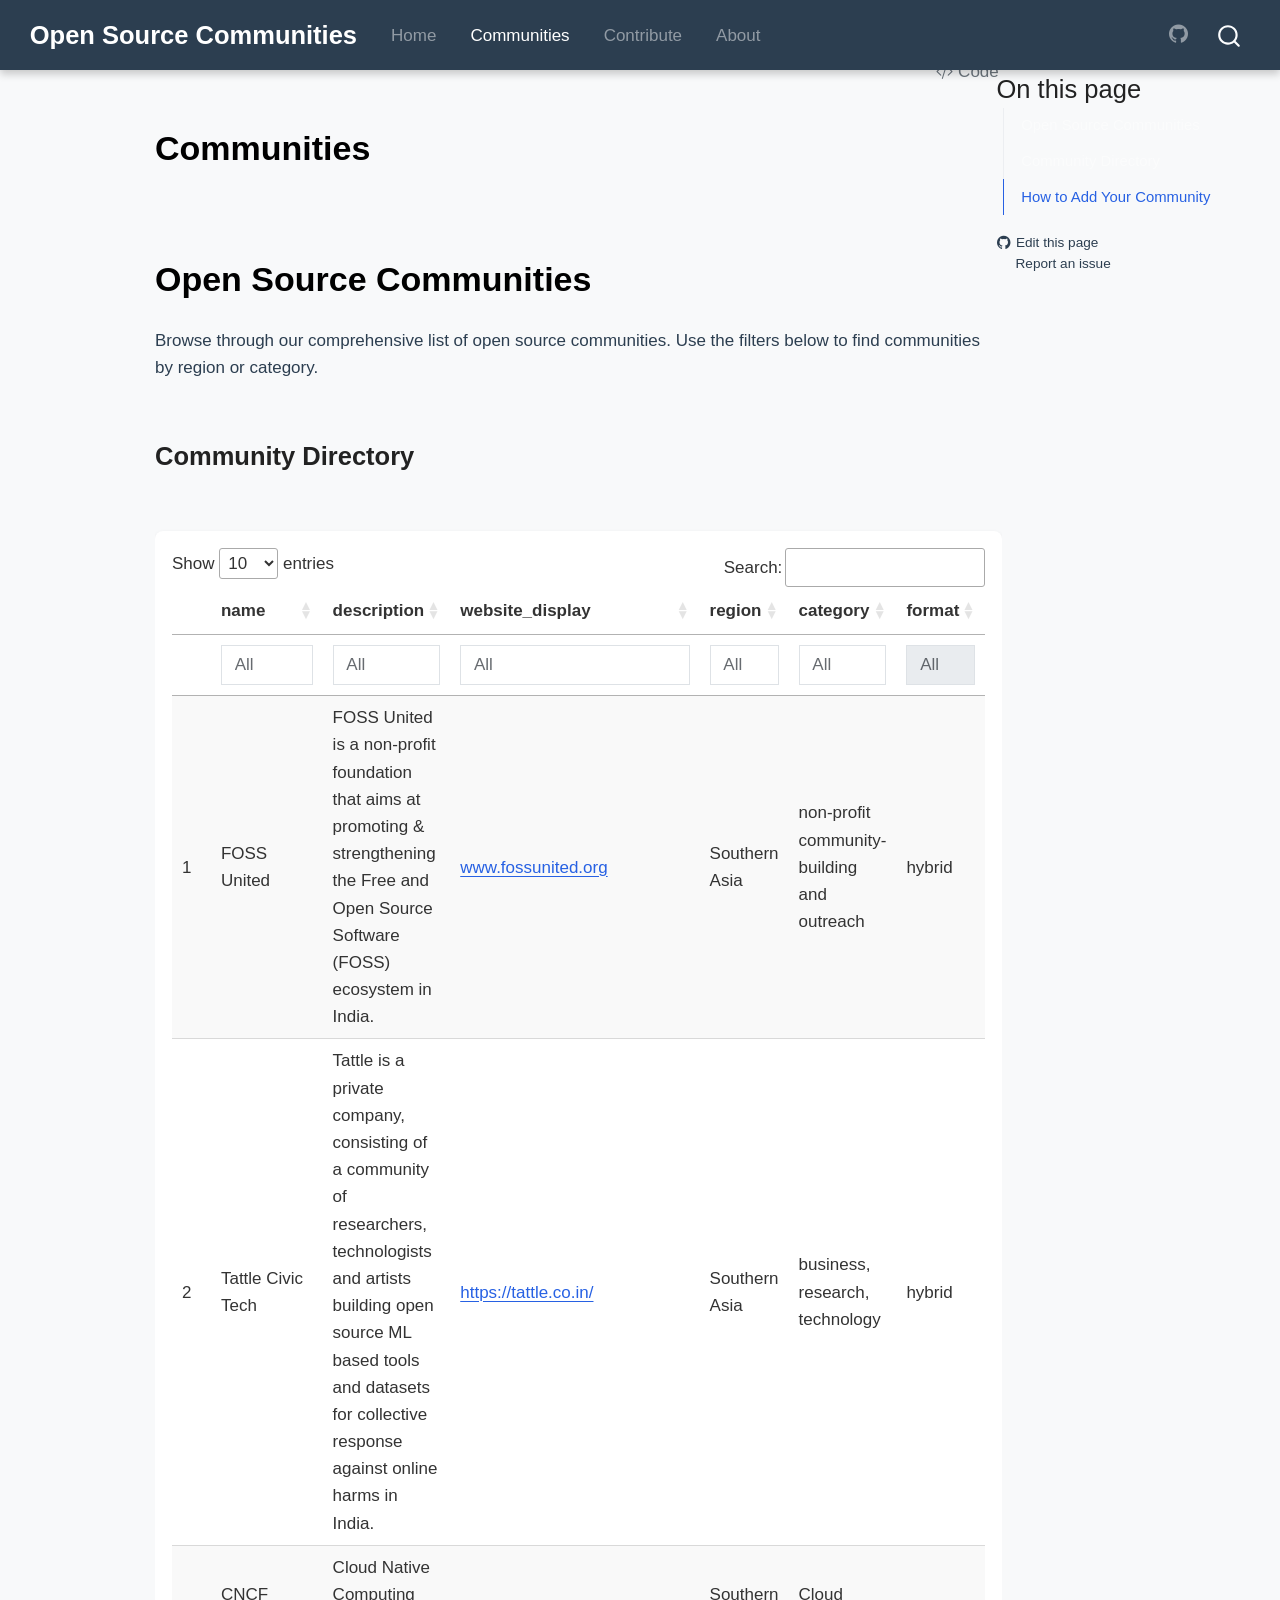
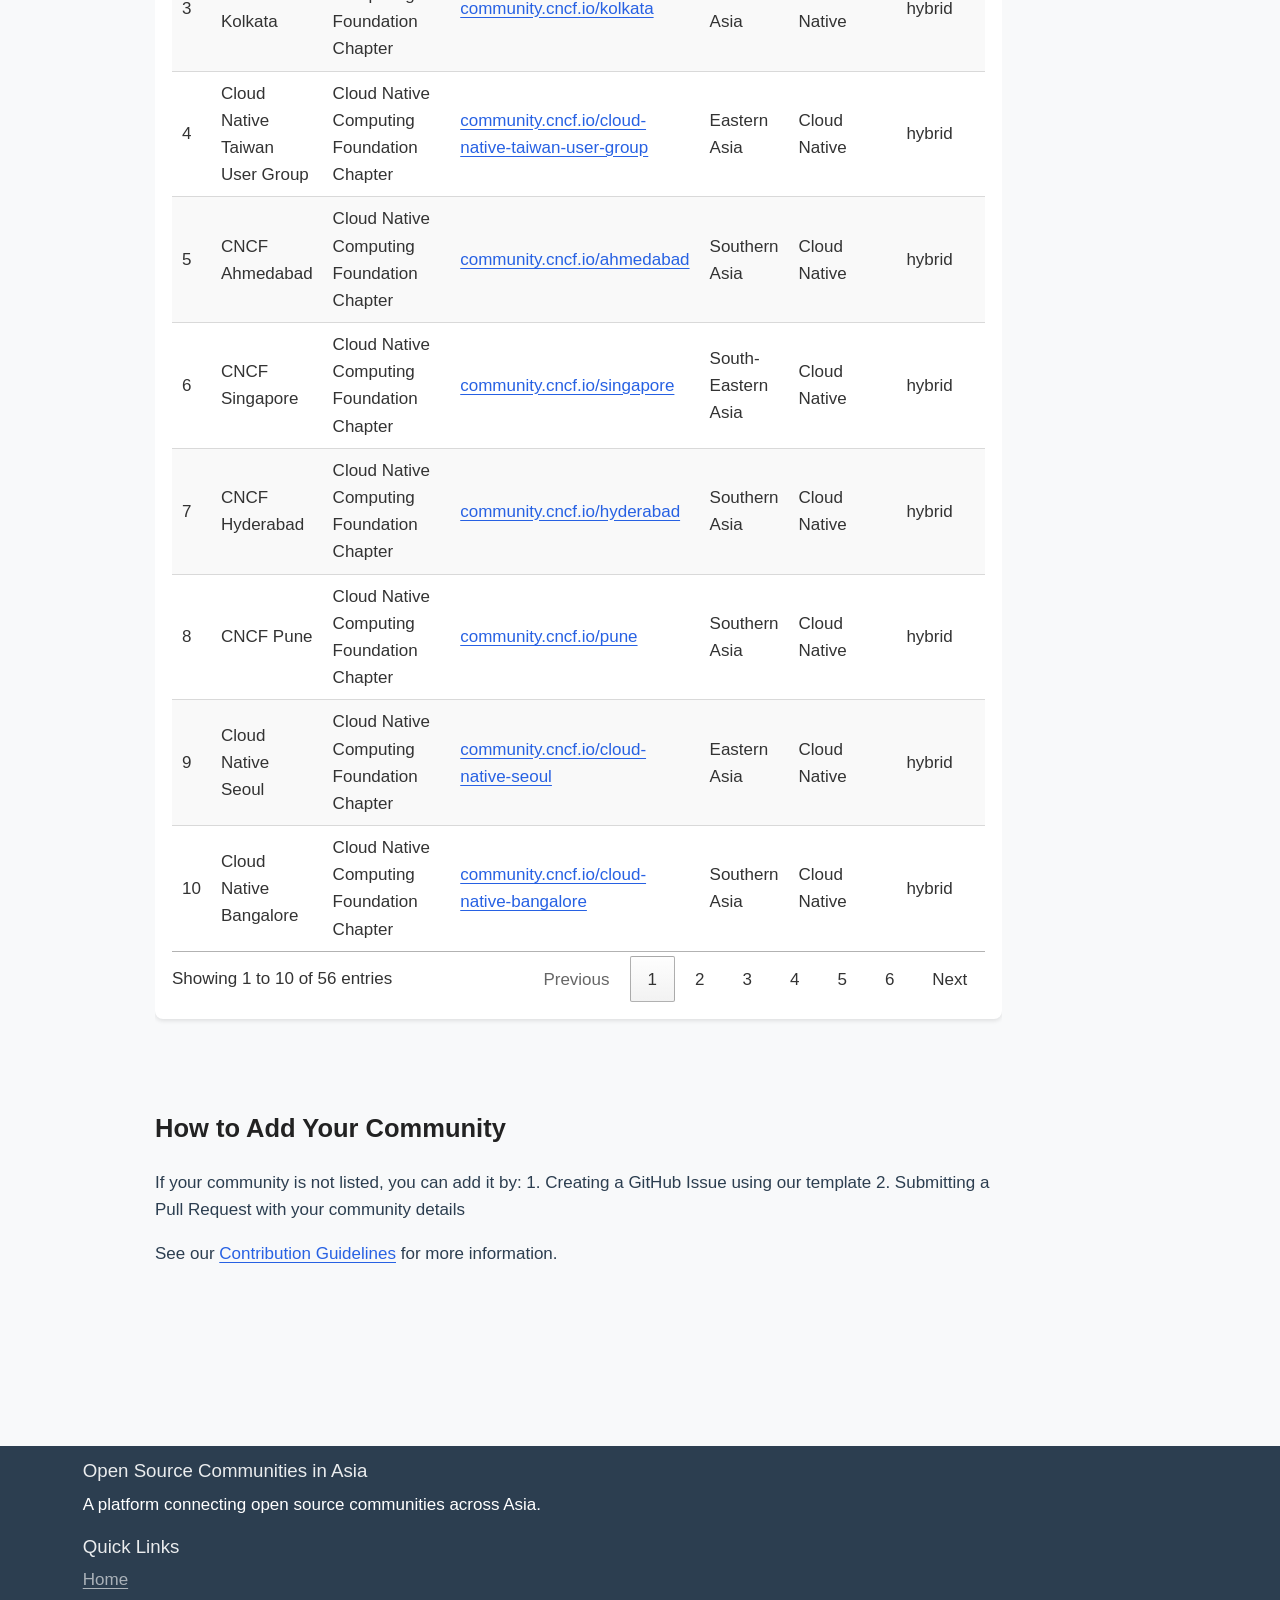
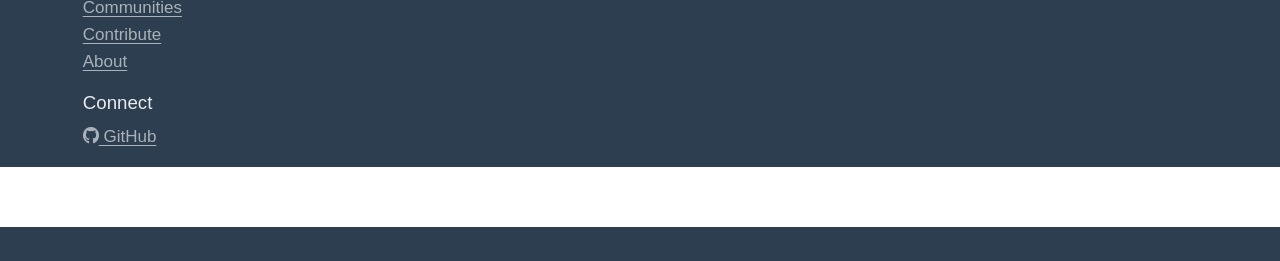
==== commit 9423773e: "made cahnges to links and removed email contact Signed-off-by: SammanSarkar <sarkar.samman4231@gmail" ====
--- a/docs/communities/index.html
+++ b/docs/communities/index.html
@@ -173,7 +173,7 @@
 </ul>
             <ul class="navbar-nav navbar-nav-scroll ms-auto">
   <li class="nav-item compact">
-    <a class="nav-link" href="https://github.com/chaoss/chaoss-asia/"> <i class="bi bi-github" role="img" aria-label="GitHub">
+    <a class="nav-link" href="https://github.com/chaoss/oscdb/"> <i class="bi bi-github" role="img" aria-label="GitHub">
 </i> 
 <span class="menu-text"></span></a>
   </li>  
@@ -230,8 +230,8 @@
 <h2 class="anchored" data-anchor-id="community-directory">Community Directory</h2>
 <div class="cell">
 <div class="cell-output-display">
-<div class="datatables html-widget html-fill-item" id="htmlwidget-7b4962f9aba54f469c71" style="width:100%;height:auto;"></div>
-<script type="application/json" data-for="htmlwidget-7b4962f9aba54f469c71">{"x":{"filter":"top","vertical":false,"filterHTML":"<tr>\n  <td><\/td>\n  <td data-type=\"character\" style=\"vertical-align: top;\">\n    <div class=\"form-group\" style=\"margin-bottom: auto;\">\n      <input type=\"search\" placeholder=\"All\" class=\"form-control\" style=\"width: 100%;\"/>\n    <\/div>\n  <\/td>\n  <td data-type=\"character\" style=\"vertical-align: top;\">\n    <div class=\"form-group\" style=\"margin-bottom: auto;\">\n      <input type=\"search\" placeholder=\"All\" class=\"form-control\" style=\"width: 100%;\"/>\n    <\/div>\n  <\/td>\n  <td data-type=\"character\" style=\"vertical-align: top;\">\n    <div class=\"form-group\" style=\"margin-bottom: auto;\">\n      <input type=\"search\" placeholder=\"All\" class=\"form-control\" style=\"width: 100%;\"/>\n    <\/div>\n  <\/td>\n  <td data-type=\"character\" style=\"vertical-align: top;\">\n    <div class=\"form-group\" style=\"margin-bottom: auto;\">\n      <input type=\"search\" placeholder=\"All\" class=\"form-control\" style=\"width: 100%;\"/>\n    <\/div>\n  <\/td>\n  <td data-type=\"character\" style=\"vertical-align: top;\">\n    <div class=\"form-group\" style=\"margin-bottom: auto;\">\n      <input type=\"search\" placeholder=\"All\" class=\"form-control\" style=\"width: 100%;\"/>\n    <\/div>\n  <\/td>\n  <td data-type=\"character\" style=\"vertical-align: top;\">\n    <div class=\"form-group\" style=\"margin-bottom: auto;\">\n      <input type=\"search\" placeholder=\"All\" class=\"form-control\" style=\"width: 100%;\" disabled=\"\"/>\n    <\/div>\n  <\/td>\n<\/tr>","data":[["1","2","3","4","5","6","7","8","9","10","11","12","13","14","15","16","17","18","19","20","21","22","23","24","25","26","27","28","29","30","31","32","33","34","35","36","37","38","39","40","41","42","43","44","45","46","47","48","49","50","51","52","53","54","55","56"],["FOSS United","Tattle Civic Tech","CNCF Kolkata","Cloud Native Taiwan User Group","CNCF Ahmedabad","CNCF Singapore","CNCF Hyderabad","CNCF Pune","Cloud Native Seoul","Cloud Native Bangalore","CNCF Dubai","CNCF Kochi","Kubernetes Chaos Engineering Meetup Group","CNCF Lahore","CNCF Islamabad","CNCF Chennai","CNCF Kathmandu","CNCF Abu Dhabi","Cloud Native DaLian","Cloud Native Guangzhou","Cloud Native Gurugram","Cloud Native Indore","CNCF Jaipur","Cloud Native Coimbatore","CNCF Indonesia","Cloud Native Trivandrum","CNCF Nashik","Cloud Native Raipur","Cloud Native Noida","CNCF Chandigarh","Cloud Native Guwahati","CNCF Nagpur","Cloud Native Baku","Cloud Native Dhaka","CNCF New Delhi","CNCF Thane","Cloud Native Security India","Cloud Native Surat","Cloud Native Kerala","CNCF Madurai","CNCF Amravati","Cloud Native Vadodara","CNCF Greater Noida","Cloud Native Gandhinagar","Cloud Native Hooghly","Cloud Native Aurangabad","Cloud Native Security Pakistan","Cloud Native Dibrugarh","Cloud Native Kuala Lumpur","Cloud Native Jalandhar","Cloud Native Ho Chi Minh","Kubernetes Sri Lanka","Cloud Native Community Japan","Cloud Native Riyadh","Cloud Native Security Japan","Cloud Native Bihar"],["FOSS United is a non-profit foundation that aims at promoting & strengthening the Free and Open Source Software (FOSS) ecosystem in India.","Tattle is a private company, consisting of a community of researchers, technologists and artists building open source ML based tools and datasets for collective response against online harms in India.","Cloud Native Computing Foundation Chapter","Cloud Native Computing Foundation Chapter","Cloud Native Computing Foundation Chapter","Cloud Native Computing Foundation Chapter","Cloud Native Computing Foundation Chapter","Cloud Native Computing Foundation Chapter","Cloud Native Computing Foundation Chapter","Cloud Native Computing Foundation Chapter","Cloud Native Computing Foundation Chapter","Cloud Native Computing Foundation Chapter","Cloud Native Computing Foundation Chapter","Cloud Native Computing Foundation Chapter","Cloud Native Computing Foundation Chapter","Cloud Native Computing Foundation Chapter","Cloud Native Computing Foundation Chapter","Cloud Native Computing Foundation Chapter","Cloud Native Computing Foundation Chapter","Cloud Native Computing Foundation Chapter","Cloud Native Computing Foundation Chapter","Cloud Native Computing Foundation Chapter","Cloud Native Computing Foundation Chapter","Cloud Native Computing Foundation Chapter","Cloud Native Computing Foundation Chapter","Cloud Native Computing Foundation Chapter","Cloud Native Computing Foundation Chapter","Cloud Native Computing Foundation Chapter","Cloud Native Computing Foundation Chapter","Cloud Native Computing Foundation Chapter","Cloud Native Computing Foundation Chapter","Cloud Native Computing Foundation Chapter","Cloud Native Computing Foundation Chapter","Cloud Native Computing Foundation Chapter","Cloud Native Computing Foundation Chapter","Cloud Native Computing Foundation Chapter","Cloud Native Computing Foundation Chapter","Cloud Native Computing Foundation Chapter","Cloud Native Computing Foundation Chapter","Cloud Native Computing Foundation Chapter","Cloud Native Computing Foundation Chapter","Cloud Native Computing Foundation Chapter","Cloud Native Computing Foundation Chapter","Cloud Native Computing Foundation Chapter","Cloud Native Computing Foundation Chapter","Cloud Native Computing Foundation Chapter","Cloud Native Computing Foundation Chapter","Cloud Native Computing Foundation Chapter","Cloud Native Computing Foundation Chapter","Cloud Native Computing Foundation Chapter","Cloud Native Computing Foundation Chapter","Cloud Native Computing Foundation Chapter","Cloud Native Computing Foundation Chapter","Cloud Native Computing Foundation Chapter","Cloud Native Computing Foundation Chapter","Cloud Native Computing Foundation Chapter"],["<a href='https://www.fossunited.org' target='_blank'>www.fossunited.org<\/a>","<a href='https://tattle.co.in/' target='_blank'>https://tattle.co.in/<\/a>","<a href='https://community.cncf.io/kolkata' target='_blank'>community.cncf.io/kolkata<\/a>","<a href='https://community.cncf.io/cloud-native-taiwan-user-group' target='_blank'>community.cncf.io/cloud-native-taiwan-user-group<\/a>","<a href='https://community.cncf.io/ahmedabad' target='_blank'>community.cncf.io/ahmedabad<\/a>","<a href='https://community.cncf.io/singapore' target='_blank'>community.cncf.io/singapore<\/a>","<a href='https://community.cncf.io/hyderabad' target='_blank'>community.cncf.io/hyderabad<\/a>","<a href='https://community.cncf.io/pune' target='_blank'>community.cncf.io/pune<\/a>","<a href='https://community.cncf.io/cloud-native-seoul' target='_blank'>community.cncf.io/cloud-native-seoul<\/a>","<a href='https://community.cncf.io/cloud-native-bangalore' target='_blank'>community.cncf.io/cloud-native-bangalore<\/a>","<a href='https://community.cncf.io/dubai' target='_blank'>community.cncf.io/dubai<\/a>","<a href='https://community.cncf.io/kochi' target='_blank'>community.cncf.io/kochi<\/a>","<a href='https://community.cncf.io/kubernetes-chaos-engineering' target='_blank'>community.cncf.io/kubernetes-chaos-engineering<\/a>","<a href='https://community.cncf.io/lahore' target='_blank'>community.cncf.io/lahore<\/a>","<a href='https://community.cncf.io/islamabad' target='_blank'>community.cncf.io/islamabad<\/a>","<a href='https://community.cncf.io/chennai' target='_blank'>community.cncf.io/chennai<\/a>","<a href='https://community.cncf.io/kathmandu' target='_blank'>community.cncf.io/kathmandu<\/a>","<a href='https://community.cncf.io/abu-dhabi' target='_blank'>community.cncf.io/abu-dhabi<\/a>","<a href='https://community.cncf.io/cloud-native-dalian' target='_blank'>community.cncf.io/cloud-native-dalian<\/a>","<a href='https://community.cncf.io/cloud-native-guangzhou' target='_blank'>community.cncf.io/cloud-native-guangzhou<\/a>","<a href='https://community.cncf.io/cloud-native-gurugram' target='_blank'>community.cncf.io/cloud-native-gurugram<\/a>","<a href='https://community.cncf.io/cloud-native-indore' target='_blank'>community.cncf.io/cloud-native-indore<\/a>","<a href='https://community.cncf.io/jaipur' target='_blank'>community.cncf.io/jaipur<\/a>","<a href='https://community.cncf.io/cloud-native-coimbatore' target='_blank'>community.cncf.io/cloud-native-coimbatore<\/a>","<a href='https://community.cncf.io/indonesia' target='_blank'>community.cncf.io/indonesia<\/a>","<a href='https://community.cncf.io/cloud-native-trivandrum' target='_blank'>community.cncf.io/cloud-native-trivandrum<\/a>","<a href='https://community.cncf.io/nashik' target='_blank'>community.cncf.io/nashik<\/a>","<a href='https://community.cncf.io/cloud-native-raipur' target='_blank'>community.cncf.io/cloud-native-raipur<\/a>","<a href='https://community.cncf.io/cloud-native-noida' target='_blank'>community.cncf.io/cloud-native-noida<\/a>","<a href='https://community.cncf.io/chandigarh' target='_blank'>community.cncf.io/chandigarh<\/a>","<a href='https://community.cncf.io/cloud-native-guwahati' target='_blank'>community.cncf.io/cloud-native-guwahati<\/a>","<a href='https://community.cncf.io/nagpur' target='_blank'>community.cncf.io/nagpur<\/a>","<a href='https://community.cncf.io/cloud-native-baku' target='_blank'>community.cncf.io/cloud-native-baku<\/a>","<a href='https://community.cncf.io/cloud-native-dhaka' target='_blank'>community.cncf.io/cloud-native-dhaka<\/a>","<a href='https://community.cncf.io/new-delhi' target='_blank'>community.cncf.io/new-delhi<\/a>","<a href='https://community.cncf.io/thane' target='_blank'>community.cncf.io/thane<\/a>","<a href='https://community.cncf.io/cloud-native-security-india' target='_blank'>community.cncf.io/cloud-native-security-india<\/a>","<a href='https://community.cncf.io/cloud-native-surat' target='_blank'>community.cncf.io/cloud-native-surat<\/a>","<a href='https://community.cncf.io/cloud-native-kerala' target='_blank'>community.cncf.io/cloud-native-kerala<\/a>","<a href='https://community.cncf.io/madurai' target='_blank'>community.cncf.io/madurai<\/a>","<a href='https://community.cncf.io/amravati' target='_blank'>community.cncf.io/amravati<\/a>","<a href='https://community.cncf.io/cloud-native-vadodara' target='_blank'>community.cncf.io/cloud-native-vadodara<\/a>","<a href='https://community.cncf.io/greater-noida' target='_blank'>community.cncf.io/greater-noida<\/a>","<a href='https://community.cncf.io/cloud-native-gandhinagar' target='_blank'>community.cncf.io/cloud-native-gandhinagar<\/a>","<a href='https://community.cncf.io/cloud-native-hooghly' target='_blank'>community.cncf.io/cloud-native-hooghly<\/a>","<a href='https://community.cncf.io/cloud-native-aurangabad' target='_blank'>community.cncf.io/cloud-native-aurangabad<\/a>","<a href='https://community.cncf.io/cloud-native-security-pakistan' target='_blank'>community.cncf.io/cloud-native-security-pakistan<\/a>","<a href='https://community.cncf.io/cloud-native-dibrugarh' target='_blank'>community.cncf.io/cloud-native-dibrugarh<\/a>","<a href='https://community.cncf.io/cloud-native-kuala-lumpur' target='_blank'>community.cncf.io/cloud-native-kuala-lumpur<\/a>","<a href='https://community.cncf.io/cloud-native-jalandhar' target='_blank'>community.cncf.io/cloud-native-jalandhar<\/a>","<a href='https://community.cncf.io/cloud-native-ho-chi-minh' target='_blank'>community.cncf.io/cloud-native-ho-chi-minh<\/a>","<a href='https://community.cncf.io/kubernetes-sri-lanka' target='_blank'>community.cncf.io/kubernetes-sri-lanka<\/a>","<a href='https://community.cncf.io/cloud-native-community-japan' target='_blank'>community.cncf.io/cloud-native-community-japan<\/a>","<a href='https://community.cncf.io/cloud-native-riyadh' target='_blank'>community.cncf.io/cloud-native-riyadh<\/a>","<a href='https://community.cncf.io/cloud-native-security-japan' target='_blank'>community.cncf.io/cloud-native-security-japan<\/a>","<a href='https://community.cncf.io/cloud-native-bihar' target='_blank'>community.cncf.io/cloud-native-bihar<\/a>"],["Southern Asia","Southern Asia","Southern Asia","Eastern Asia","Southern Asia","South-Eastern Asia","Southern Asia","Southern Asia","Eastern Asia","Southern Asia","Western Asia","Southern Asia","Southern Asia","Southern Asia","Southern Asia","Southern Asia","Southern Asia","Western Asia","Eastern Asia","Eastern Asia","Southern Asia","Southern Asia","Southern Asia","Southern Asia","South-Eastern Asia","Southern Asia","Southern Asia","Southern Asia","Southern Asia","Southern Asia","Southern Asia","Southern Asia","Western Asia","Southern Asia","Southern Asia","Southern Asia","Southern Asia","Southern Asia","Southern Asia","Southern Asia","Southern Asia","Southern Asia","Southern Asia","Southern Asia","Southern Asia","Southern Asia","Southern Asia","Southern Asia","South-Eastern Asia","Southern Asia","South-Eastern Asia","Southern Asia","Eastern Asia","Western Asia","Eastern Asia","Southern Asia"],["non-profit community-building and outreach","business, research, technology","Cloud Native","Cloud Native","Cloud Native","Cloud Native","Cloud Native","Cloud Native","Cloud Native","Cloud Native","Cloud Native","Cloud Native","Cloud Native,Chaos Engineering","Cloud Native","Cloud Native","Cloud Native","Cloud Native","Cloud Native","Cloud Native","Cloud Native","Cloud Native","Cloud Native","Cloud Native","Cloud Native","Cloud Native","Cloud Native","Cloud Native","Cloud Native","Cloud Native","Cloud Native","Cloud Native","Cloud Native","Cloud Native","Cloud Native","Cloud Native","Cloud Native","Cloud Native,Security","Cloud Native","Cloud Native","Cloud Native","Cloud Native","Cloud Native","Cloud Native","Cloud Native","Cloud Native","Cloud Native","Cloud Native,Security","Cloud Native","Cloud Native","Cloud Native","Cloud Native","Cloud Native","Cloud Native","Cloud Native","Cloud Native,Security","Cloud Native"],["hybrid","hybrid","hybrid","hybrid","hybrid","hybrid","hybrid","hybrid","hybrid","hybrid","hybrid","hybrid","hybrid","hybrid","hybrid","hybrid","hybrid","hybrid","hybrid","hybrid","hybrid","hybrid","hybrid","hybrid","hybrid","hybrid","hybrid","hybrid","hybrid","hybrid","hybrid","hybrid","hybrid","hybrid","hybrid","hybrid","hybrid","hybrid","hybrid","hybrid","hybrid","hybrid","hybrid","hybrid","hybrid","hybrid","hybrid","hybrid","hybrid","hybrid","hybrid","hybrid","hybrid","hybrid","hybrid","hybrid"]],"container":"<table class=\"display\">\n  <thead>\n    <tr>\n      <th> <\/th>\n      <th>name<\/th>\n      <th>description<\/th>\n      <th>website_display<\/th>\n      <th>region<\/th>\n      <th>category<\/th>\n      <th>format<\/th>\n    <\/tr>\n  <\/thead>\n<\/table>","options":{"pageLength":10,"autoWidth":false,"scrollX":false,"columnDefs":[{"width":"20%","targets":0},{"width":"30%","targets":1},{"width":"15%","targets":2,"render":"function(data, type, row) { return type === 'display' ? data : data.replace(/<.*?>/g, ''); }"},{"width":"12%","targets":3},{"width":"13%","targets":4},{"width":"10%","targets":5},{"orderable":false,"targets":0},{"name":" ","targets":0},{"name":"name","targets":1},{"name":"description","targets":2},{"name":"website_display","targets":3},{"name":"region","targets":4},{"name":"category","targets":5},{"name":"format","targets":6}],"initComplete":"\n      function(settings, json) {\n        var table = this.api();\n        \n        // Create select filter for format column (6th column, index 5)\n        var formatColumn = table.column(5);\n        var formatSelect = $('<select><option value=\"\">All<\/option><option value=\"in-person\">In-Person<\/option><option value=\"virtual\">Virtual<\/option><option value=\"hybrid\">Hybrid<\/option><\/select>')\n          .appendTo($(formatColumn.header()).closest('tr').siblings('.filters').children().eq(5).empty())\n          .on('change', function() {\n            formatColumn\n              .search($(this).val() ? '^' + $(this).val() + '$' : '', true, false)\n              .draw();\n          });\n      }\n    ","order":[],"orderClasses":false,"orderCellsTop":true}},"evals":["options.columnDefs.2.render","options.initComplete"],"jsHooks":[]}</script>
+<div class="datatables html-widget html-fill-item" id="htmlwidget-45c1e9405c02a9e1118e" style="width:100%;height:auto;"></div>
+<script type="application/json" data-for="htmlwidget-45c1e9405c02a9e1118e">{"x":{"filter":"top","vertical":false,"filterHTML":"<tr>\n  <td><\/td>\n  <td data-type=\"character\" style=\"vertical-align: top;\">\n    <div class=\"form-group\" style=\"margin-bottom: auto;\">\n      <input type=\"search\" placeholder=\"All\" class=\"form-control\" style=\"width: 100%;\"/>\n    <\/div>\n  <\/td>\n  <td data-type=\"character\" style=\"vertical-align: top;\">\n    <div class=\"form-group\" style=\"margin-bottom: auto;\">\n      <input type=\"search\" placeholder=\"All\" class=\"form-control\" style=\"width: 100%;\"/>\n    <\/div>\n  <\/td>\n  <td data-type=\"character\" style=\"vertical-align: top;\">\n    <div class=\"form-group\" style=\"margin-bottom: auto;\">\n      <input type=\"search\" placeholder=\"All\" class=\"form-control\" style=\"width: 100%;\"/>\n    <\/div>\n  <\/td>\n  <td data-type=\"character\" style=\"vertical-align: top;\">\n    <div class=\"form-group\" style=\"margin-bottom: auto;\">\n      <input type=\"search\" placeholder=\"All\" class=\"form-control\" style=\"width: 100%;\"/>\n    <\/div>\n  <\/td>\n  <td data-type=\"character\" style=\"vertical-align: top;\">\n    <div class=\"form-group\" style=\"margin-bottom: auto;\">\n      <input type=\"search\" placeholder=\"All\" class=\"form-control\" style=\"width: 100%;\"/>\n    <\/div>\n  <\/td>\n  <td data-type=\"character\" style=\"vertical-align: top;\">\n    <div class=\"form-group\" style=\"margin-bottom: auto;\">\n      <input type=\"search\" placeholder=\"All\" class=\"form-control\" style=\"width: 100%;\" disabled=\"\"/>\n    <\/div>\n  <\/td>\n<\/tr>","data":[["1","2","3","4","5","6","7","8","9","10","11","12","13","14","15","16","17","18","19","20","21","22","23","24","25","26","27","28","29","30","31","32","33","34","35","36","37","38","39","40","41","42","43","44","45","46","47","48","49","50","51","52","53","54","55","56"],["FOSS United","Tattle Civic Tech","CNCF Kolkata","Cloud Native Taiwan User Group","CNCF Ahmedabad","CNCF Singapore","CNCF Hyderabad","CNCF Pune","Cloud Native Seoul","Cloud Native Bangalore","CNCF Dubai","CNCF Kochi","Kubernetes Chaos Engineering Meetup Group","CNCF Lahore","CNCF Islamabad","CNCF Chennai","CNCF Kathmandu","CNCF Abu Dhabi","Cloud Native DaLian","Cloud Native Guangzhou","Cloud Native Gurugram","Cloud Native Indore","CNCF Jaipur","Cloud Native Coimbatore","CNCF Indonesia","Cloud Native Trivandrum","CNCF Nashik","Cloud Native Raipur","Cloud Native Noida","CNCF Chandigarh","Cloud Native Guwahati","CNCF Nagpur","Cloud Native Baku","Cloud Native Dhaka","CNCF New Delhi","CNCF Thane","Cloud Native Security India","Cloud Native Surat","Cloud Native Kerala","CNCF Madurai","CNCF Amravati","Cloud Native Vadodara","CNCF Greater Noida","Cloud Native Gandhinagar","Cloud Native Hooghly","Cloud Native Aurangabad","Cloud Native Security Pakistan","Cloud Native Dibrugarh","Cloud Native Kuala Lumpur","Cloud Native Jalandhar","Cloud Native Ho Chi Minh","Kubernetes Sri Lanka","Cloud Native Community Japan","Cloud Native Riyadh","Cloud Native Security Japan","Cloud Native Bihar"],["FOSS United is a non-profit foundation that aims at promoting & strengthening the Free and Open Source Software (FOSS) ecosystem in India.","Tattle is a private company, consisting of a community of researchers, technologists and artists building open source ML based tools and datasets for collective response against online harms in India.","Cloud Native Computing Foundation Chapter","Cloud Native Computing Foundation Chapter","Cloud Native Computing Foundation Chapter","Cloud Native Computing Foundation Chapter","Cloud Native Computing Foundation Chapter","Cloud Native Computing Foundation Chapter","Cloud Native Computing Foundation Chapter","Cloud Native Computing Foundation Chapter","Cloud Native Computing Foundation Chapter","Cloud Native Computing Foundation Chapter","Cloud Native Computing Foundation Chapter","Cloud Native Computing Foundation Chapter","Cloud Native Computing Foundation Chapter","Cloud Native Computing Foundation Chapter","Cloud Native Computing Foundation Chapter","Cloud Native Computing Foundation Chapter","Cloud Native Computing Foundation Chapter","Cloud Native Computing Foundation Chapter","Cloud Native Computing Foundation Chapter","Cloud Native Computing Foundation Chapter","Cloud Native Computing Foundation Chapter","Cloud Native Computing Foundation Chapter","Cloud Native Computing Foundation Chapter","Cloud Native Computing Foundation Chapter","Cloud Native Computing Foundation Chapter","Cloud Native Computing Foundation Chapter","Cloud Native Computing Foundation Chapter","Cloud Native Computing Foundation Chapter","Cloud Native Computing Foundation Chapter","Cloud Native Computing Foundation Chapter","Cloud Native Computing Foundation Chapter","Cloud Native Computing Foundation Chapter","Cloud Native Computing Foundation Chapter","Cloud Native Computing Foundation Chapter","Cloud Native Computing Foundation Chapter","Cloud Native Computing Foundation Chapter","Cloud Native Computing Foundation Chapter","Cloud Native Computing Foundation Chapter","Cloud Native Computing Foundation Chapter","Cloud Native Computing Foundation Chapter","Cloud Native Computing Foundation Chapter","Cloud Native Computing Foundation Chapter","Cloud Native Computing Foundation Chapter","Cloud Native Computing Foundation Chapter","Cloud Native Computing Foundation Chapter","Cloud Native Computing Foundation Chapter","Cloud Native Computing Foundation Chapter","Cloud Native Computing Foundation Chapter","Cloud Native Computing Foundation Chapter","Cloud Native Computing Foundation Chapter","Cloud Native Computing Foundation Chapter","Cloud Native Computing Foundation Chapter","Cloud Native Computing Foundation Chapter","Cloud Native Computing Foundation Chapter"],["<a href='https://www.fossunited.org' target='_blank'>www.fossunited.org<\/a>","<a href='https://tattle.co.in/' target='_blank'>https://tattle.co.in/<\/a>","<a href='https://community.cncf.io/kolkata' target='_blank'>community.cncf.io/kolkata<\/a>","<a href='https://community.cncf.io/cloud-native-taiwan-user-group' target='_blank'>community.cncf.io/cloud-native-taiwan-user-group<\/a>","<a href='https://community.cncf.io/ahmedabad' target='_blank'>community.cncf.io/ahmedabad<\/a>","<a href='https://community.cncf.io/singapore' target='_blank'>community.cncf.io/singapore<\/a>","<a href='https://community.cncf.io/hyderabad' target='_blank'>community.cncf.io/hyderabad<\/a>","<a href='https://community.cncf.io/pune' target='_blank'>community.cncf.io/pune<\/a>","<a href='https://community.cncf.io/cloud-native-seoul' target='_blank'>community.cncf.io/cloud-native-seoul<\/a>","<a href='https://community.cncf.io/cloud-native-bangalore' target='_blank'>community.cncf.io/cloud-native-bangalore<\/a>","<a href='https://community.cncf.io/dubai' target='_blank'>community.cncf.io/dubai<\/a>","<a href='https://community.cncf.io/kochi' target='_blank'>community.cncf.io/kochi<\/a>","<a href='https://community.cncf.io/kubernetes-chaos-engineering' target='_blank'>community.cncf.io/kubernetes-chaos-engineering<\/a>","<a href='https://community.cncf.io/lahore' target='_blank'>community.cncf.io/lahore<\/a>","<a href='https://community.cncf.io/islamabad' target='_blank'>community.cncf.io/islamabad<\/a>","<a href='https://community.cncf.io/chennai' target='_blank'>community.cncf.io/chennai<\/a>","<a href='https://community.cncf.io/kathmandu' target='_blank'>community.cncf.io/kathmandu<\/a>","<a href='https://community.cncf.io/abu-dhabi' target='_blank'>community.cncf.io/abu-dhabi<\/a>","<a href='https://community.cncf.io/cloud-native-dalian' target='_blank'>community.cncf.io/cloud-native-dalian<\/a>","<a href='https://community.cncf.io/cloud-native-guangzhou' target='_blank'>community.cncf.io/cloud-native-guangzhou<\/a>","<a href='https://community.cncf.io/cloud-native-gurugram' target='_blank'>community.cncf.io/cloud-native-gurugram<\/a>","<a href='https://community.cncf.io/cloud-native-indore' target='_blank'>community.cncf.io/cloud-native-indore<\/a>","<a href='https://community.cncf.io/jaipur' target='_blank'>community.cncf.io/jaipur<\/a>","<a href='https://community.cncf.io/cloud-native-coimbatore' target='_blank'>community.cncf.io/cloud-native-coimbatore<\/a>","<a href='https://community.cncf.io/indonesia' target='_blank'>community.cncf.io/indonesia<\/a>","<a href='https://community.cncf.io/cloud-native-trivandrum' target='_blank'>community.cncf.io/cloud-native-trivandrum<\/a>","<a href='https://community.cncf.io/nashik' target='_blank'>community.cncf.io/nashik<\/a>","<a href='https://community.cncf.io/cloud-native-raipur' target='_blank'>community.cncf.io/cloud-native-raipur<\/a>","<a href='https://community.cncf.io/cloud-native-noida' target='_blank'>community.cncf.io/cloud-native-noida<\/a>","<a href='https://community.cncf.io/chandigarh' target='_blank'>community.cncf.io/chandigarh<\/a>","<a href='https://community.cncf.io/cloud-native-guwahati' target='_blank'>community.cncf.io/cloud-native-guwahati<\/a>","<a href='https://community.cncf.io/nagpur' target='_blank'>community.cncf.io/nagpur<\/a>","<a href='https://community.cncf.io/cloud-native-baku' target='_blank'>community.cncf.io/cloud-native-baku<\/a>","<a href='https://community.cncf.io/cloud-native-dhaka' target='_blank'>community.cncf.io/cloud-native-dhaka<\/a>","<a href='https://community.cncf.io/new-delhi' target='_blank'>community.cncf.io/new-delhi<\/a>","<a href='https://community.cncf.io/thane' target='_blank'>community.cncf.io/thane<\/a>","<a href='https://community.cncf.io/cloud-native-security-india' target='_blank'>community.cncf.io/cloud-native-security-india<\/a>","<a href='https://community.cncf.io/cloud-native-surat' target='_blank'>community.cncf.io/cloud-native-surat<\/a>","<a href='https://community.cncf.io/cloud-native-kerala' target='_blank'>community.cncf.io/cloud-native-kerala<\/a>","<a href='https://community.cncf.io/madurai' target='_blank'>community.cncf.io/madurai<\/a>","<a href='https://community.cncf.io/amravati' target='_blank'>community.cncf.io/amravati<\/a>","<a href='https://community.cncf.io/cloud-native-vadodara' target='_blank'>community.cncf.io/cloud-native-vadodara<\/a>","<a href='https://community.cncf.io/greater-noida' target='_blank'>community.cncf.io/greater-noida<\/a>","<a href='https://community.cncf.io/cloud-native-gandhinagar' target='_blank'>community.cncf.io/cloud-native-gandhinagar<\/a>","<a href='https://community.cncf.io/cloud-native-hooghly' target='_blank'>community.cncf.io/cloud-native-hooghly<\/a>","<a href='https://community.cncf.io/cloud-native-aurangabad' target='_blank'>community.cncf.io/cloud-native-aurangabad<\/a>","<a href='https://community.cncf.io/cloud-native-security-pakistan' target='_blank'>community.cncf.io/cloud-native-security-pakistan<\/a>","<a href='https://community.cncf.io/cloud-native-dibrugarh' target='_blank'>community.cncf.io/cloud-native-dibrugarh<\/a>","<a href='https://community.cncf.io/cloud-native-kuala-lumpur' target='_blank'>community.cncf.io/cloud-native-kuala-lumpur<\/a>","<a href='https://community.cncf.io/cloud-native-jalandhar' target='_blank'>community.cncf.io/cloud-native-jalandhar<\/a>","<a href='https://community.cncf.io/cloud-native-ho-chi-minh' target='_blank'>community.cncf.io/cloud-native-ho-chi-minh<\/a>","<a href='https://community.cncf.io/kubernetes-sri-lanka' target='_blank'>community.cncf.io/kubernetes-sri-lanka<\/a>","<a href='https://community.cncf.io/cloud-native-community-japan' target='_blank'>community.cncf.io/cloud-native-community-japan<\/a>","<a href='https://community.cncf.io/cloud-native-riyadh' target='_blank'>community.cncf.io/cloud-native-riyadh<\/a>","<a href='https://community.cncf.io/cloud-native-security-japan' target='_blank'>community.cncf.io/cloud-native-security-japan<\/a>","<a href='https://community.cncf.io/cloud-native-bihar' target='_blank'>community.cncf.io/cloud-native-bihar<\/a>"],["Southern Asia","Southern Asia","Southern Asia","Eastern Asia","Southern Asia","South-Eastern Asia","Southern Asia","Southern Asia","Eastern Asia","Southern Asia","Western Asia","Southern Asia","Southern Asia","Southern Asia","Southern Asia","Southern Asia","Southern Asia","Western Asia","Eastern Asia","Eastern Asia","Southern Asia","Southern Asia","Southern Asia","Southern Asia","South-Eastern Asia","Southern Asia","Southern Asia","Southern Asia","Southern Asia","Southern Asia","Southern Asia","Southern Asia","Western Asia","Southern Asia","Southern Asia","Southern Asia","Southern Asia","Southern Asia","Southern Asia","Southern Asia","Southern Asia","Southern Asia","Southern Asia","Southern Asia","Southern Asia","Southern Asia","Southern Asia","Southern Asia","South-Eastern Asia","Southern Asia","South-Eastern Asia","Southern Asia","Eastern Asia","Western Asia","Eastern Asia","Southern Asia"],["non-profit community-building and outreach","business, research, technology","Cloud Native","Cloud Native","Cloud Native","Cloud Native","Cloud Native","Cloud Native","Cloud Native","Cloud Native","Cloud Native","Cloud Native","Cloud Native,Chaos Engineering","Cloud Native","Cloud Native","Cloud Native","Cloud Native","Cloud Native","Cloud Native","Cloud Native","Cloud Native","Cloud Native","Cloud Native","Cloud Native","Cloud Native","Cloud Native","Cloud Native","Cloud Native","Cloud Native","Cloud Native","Cloud Native","Cloud Native","Cloud Native","Cloud Native","Cloud Native","Cloud Native","Cloud Native,Security","Cloud Native","Cloud Native","Cloud Native","Cloud Native","Cloud Native","Cloud Native","Cloud Native","Cloud Native","Cloud Native","Cloud Native,Security","Cloud Native","Cloud Native","Cloud Native","Cloud Native","Cloud Native","Cloud Native","Cloud Native","Cloud Native,Security","Cloud Native"],["hybrid","hybrid","hybrid","hybrid","hybrid","hybrid","hybrid","hybrid","hybrid","hybrid","hybrid","hybrid","hybrid","hybrid","hybrid","hybrid","hybrid","hybrid","hybrid","hybrid","hybrid","hybrid","hybrid","hybrid","hybrid","hybrid","hybrid","hybrid","hybrid","hybrid","hybrid","hybrid","hybrid","hybrid","hybrid","hybrid","hybrid","hybrid","hybrid","hybrid","hybrid","hybrid","hybrid","hybrid","hybrid","hybrid","hybrid","hybrid","hybrid","hybrid","hybrid","hybrid","hybrid","hybrid","hybrid","hybrid"]],"container":"<table class=\"display\">\n  <thead>\n    <tr>\n      <th> <\/th>\n      <th>name<\/th>\n      <th>description<\/th>\n      <th>website_display<\/th>\n      <th>region<\/th>\n      <th>category<\/th>\n      <th>format<\/th>\n    <\/tr>\n  <\/thead>\n<\/table>","options":{"pageLength":10,"autoWidth":false,"scrollX":false,"columnDefs":[{"width":"20%","targets":0},{"width":"30%","targets":1},{"width":"15%","targets":2,"render":"function(data, type, row) { return type === 'display' ? data : data.replace(/<.*?>/g, ''); }"},{"width":"12%","targets":3},{"width":"13%","targets":4},{"width":"10%","targets":5},{"orderable":false,"targets":0},{"name":" ","targets":0},{"name":"name","targets":1},{"name":"description","targets":2},{"name":"website_display","targets":3},{"name":"region","targets":4},{"name":"category","targets":5},{"name":"format","targets":6}],"initComplete":"\n      function(settings, json) {\n        var table = this.api();\n        \n        // Create select filter for format column (6th column, index 5)\n        var formatColumn = table.column(5);\n        var formatSelect = $('<select><option value=\"\">All<\/option><option value=\"in-person\">In-Person<\/option><option value=\"virtual\">Virtual<\/option><option value=\"hybrid\">Hybrid<\/option><\/select>')\n          .appendTo($(formatColumn.header()).closest('tr').siblings('.filters').children().eq(5).empty())\n          .on('change', function() {\n            formatColumn\n              .search($(this).val() ? '^' + $(this).val() + '$' : '', true, false)\n              .draw();\n          });\n      }\n    ","order":[],"orderClasses":false,"orderCellsTop":true}},"evals":["options.columnDefs.2.render","options.initComplete"],"jsHooks":[]}</script>
 </div>
 </div>
 </section>
@@ -285,9 +285,7 @@
 
         <ul class="list-unstyled">
 
-          <li><a href="https://github.com/chaoss/chaoss-asia/" target="_blank"><i class="fab fa-github"></i> GitHub</a></li>
-
-          <li><a href="mailto:chaossasia@gmail.com"><i class="fas fa-envelope"></i> Contact</a></li>
+          <li><a href="https://github.com/chaoss/oscdb/" target="_blank"><i class="fab fa-github"></i> GitHub</a></li>
 
         </ul>
 
@@ -421,7 +419,7 @@
     }
       var localhostRegex = new RegExp(/^(?:http|https):\/\/localhost\:?[0-9]*\//);
       var mailtoRegex = new RegExp(/^mailto:/);
-        var filterRegex = new RegExp("https:\/\/chaoss\.github\.io\/open-source-in-asia");
+        var filterRegex = new RegExp("https:\/\/chaoss\.github\.io\/oscdb");
       var isInternal = (href) => {
           return filterRegex.test(href) || localhostRegex.test(href) || mailtoRegex.test(href);
       }
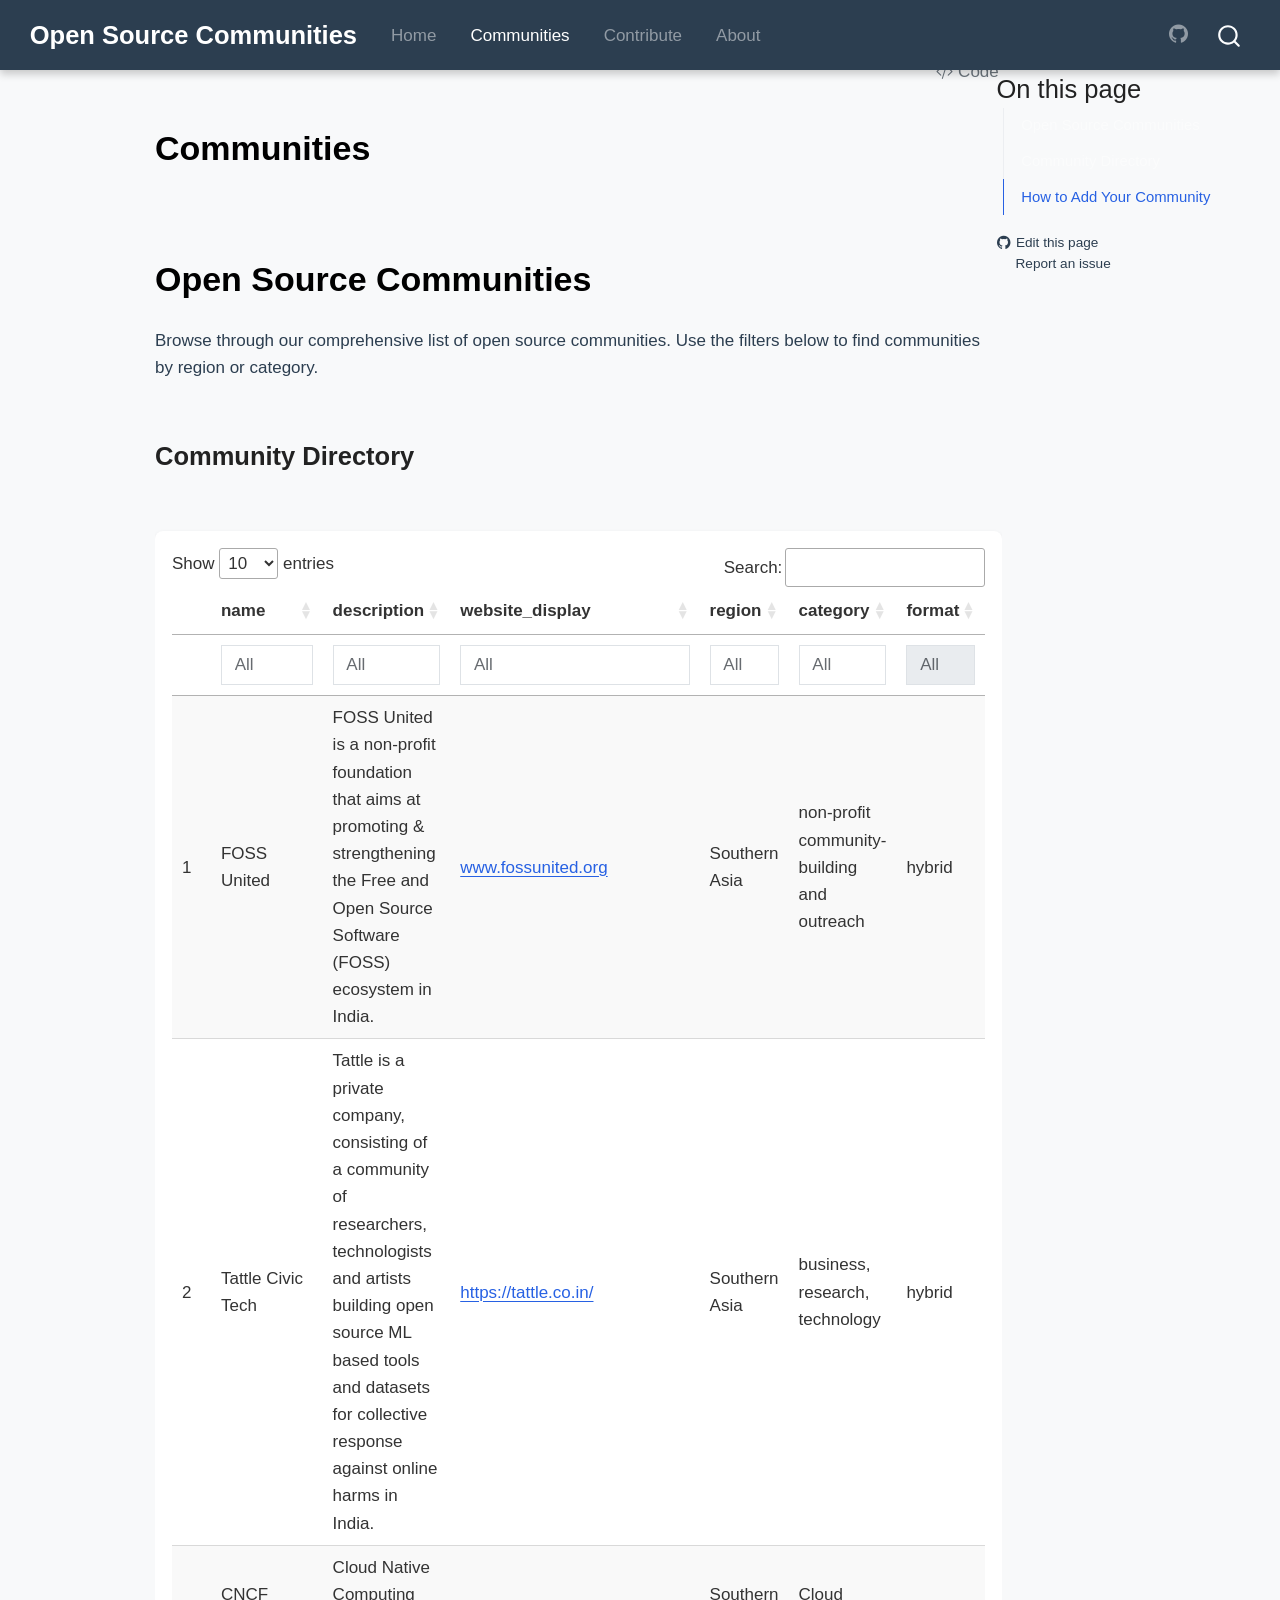
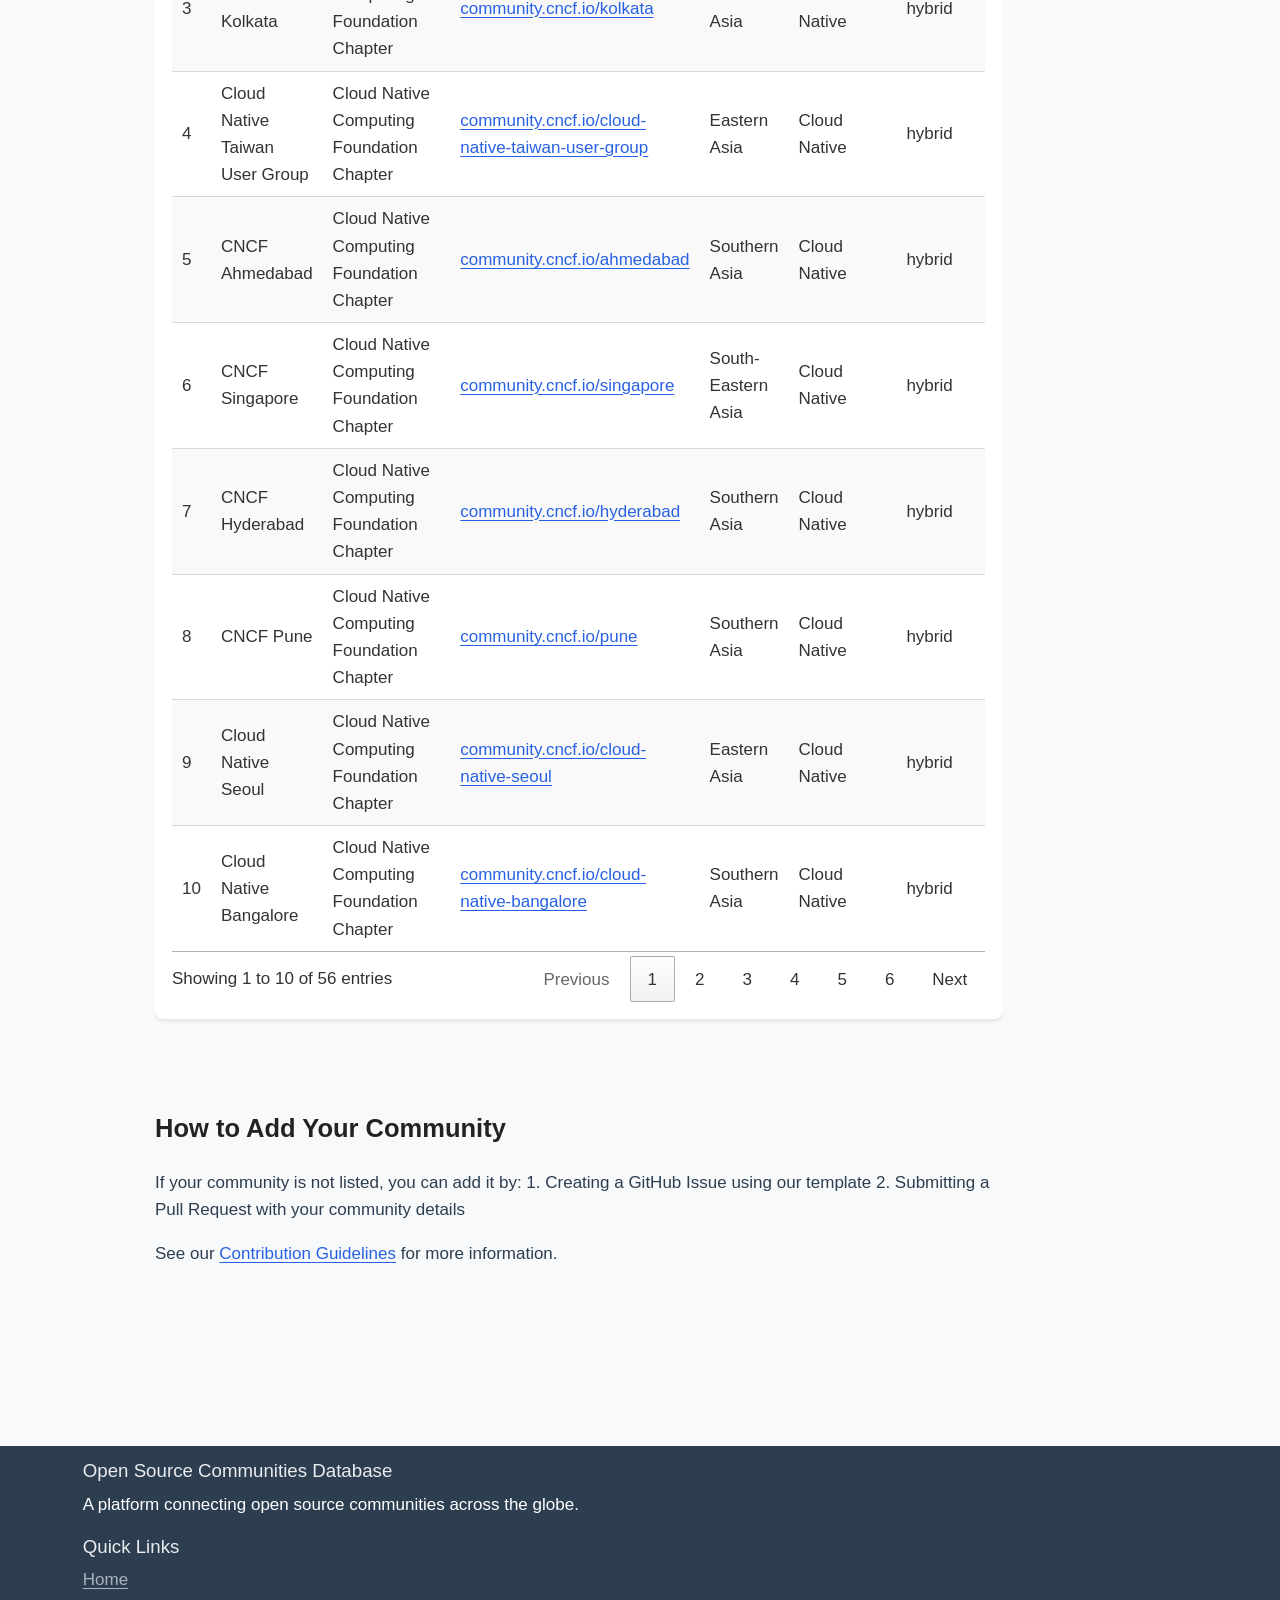
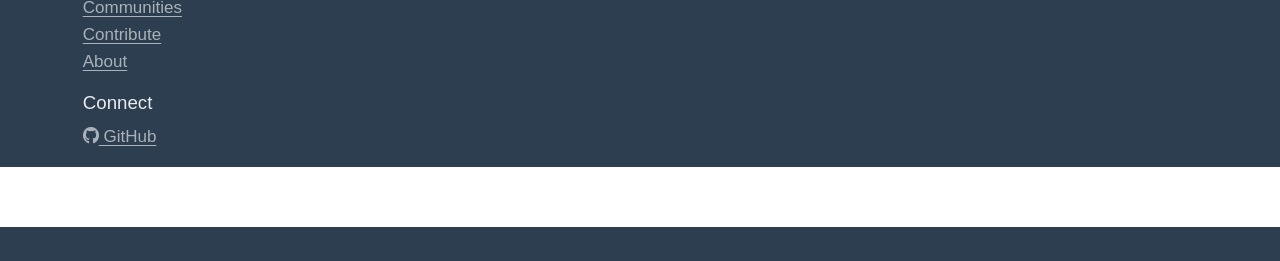
==== commit e0092683: "addresed comments Signed-off-by: Samman Sarkar <sarkar.samman4231@gmail.com>" ====
--- a/docs/communities/index.html
+++ b/docs/communities/index.html
@@ -255,9 +255,9 @@
 
       <div class="col-md-4">
 
-        <h5>Open Source Communities in Asia</h5>
-
-        <p>A platform connecting open source communities across Asia.</p>
+        <h5>Open Source Communities Database</h5>
+
+        <p>A platform connecting open source communities across the globe.</p>
 
       </div>
 
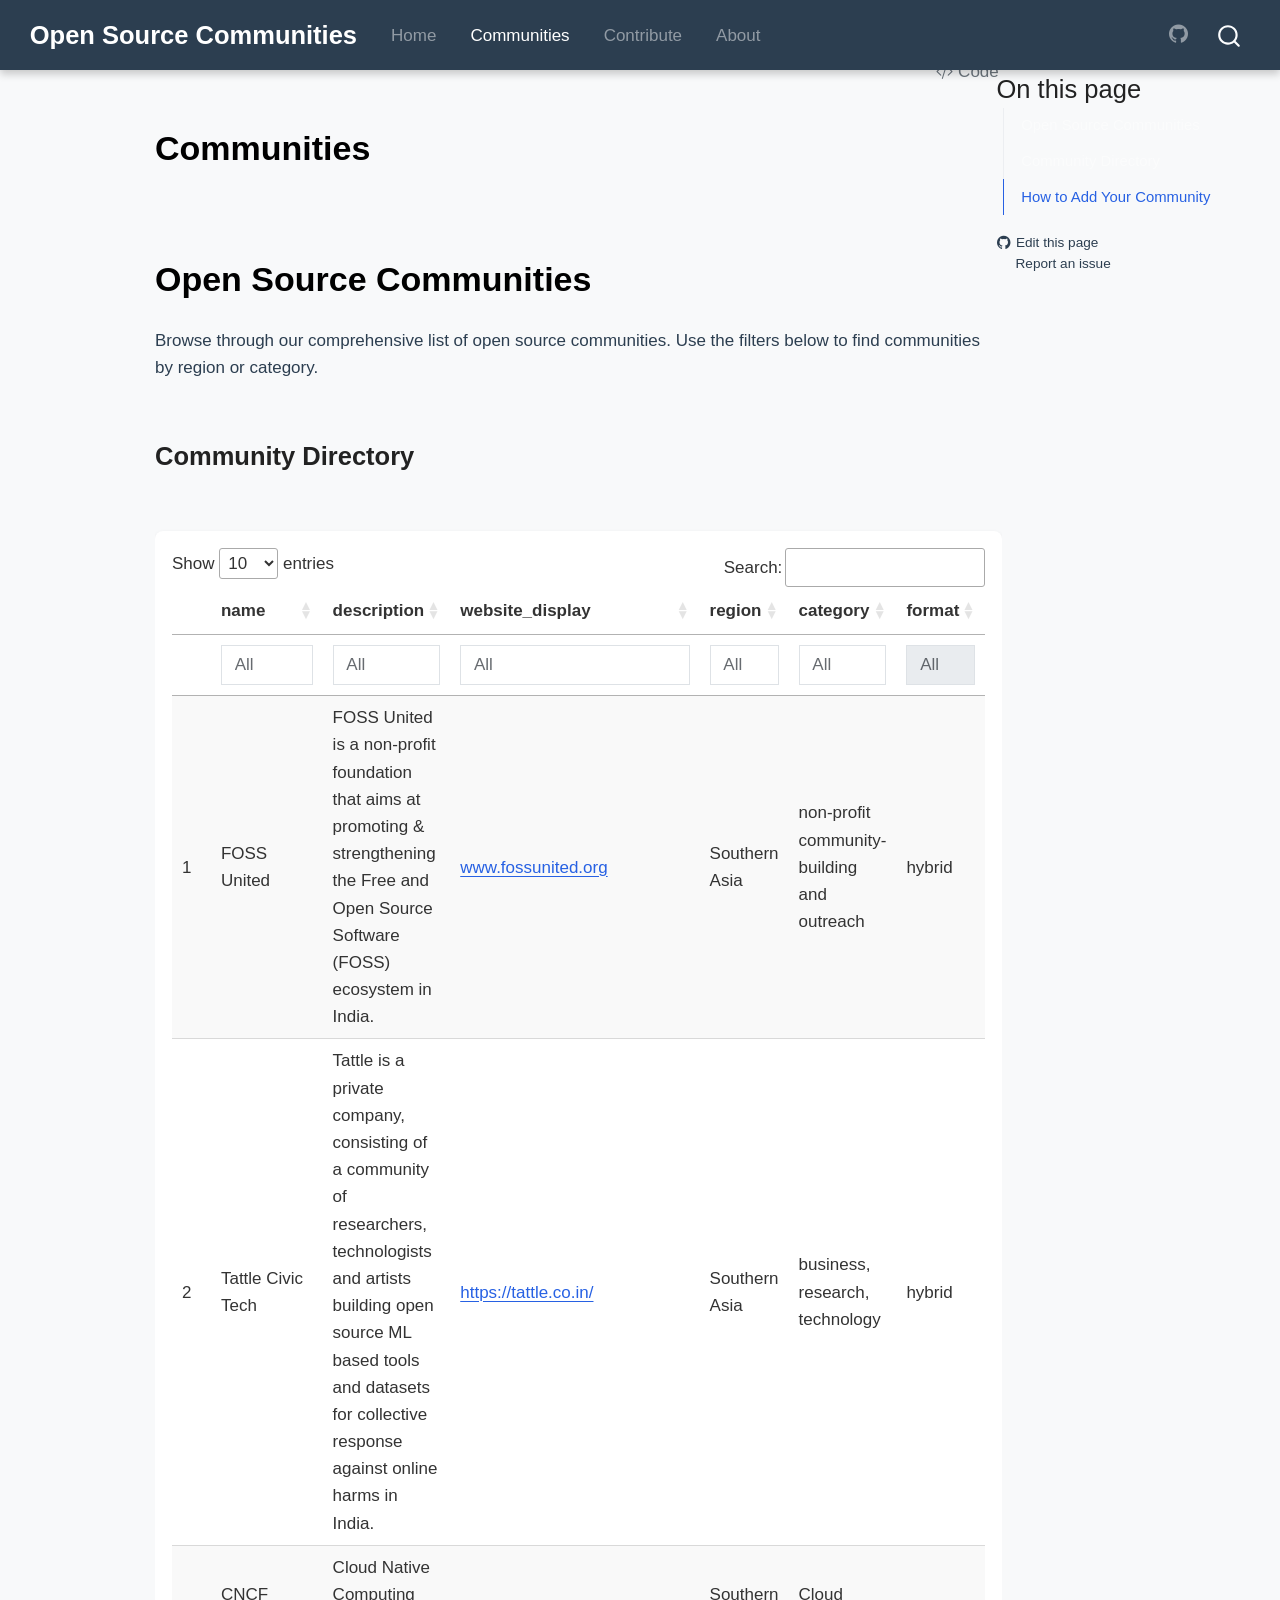
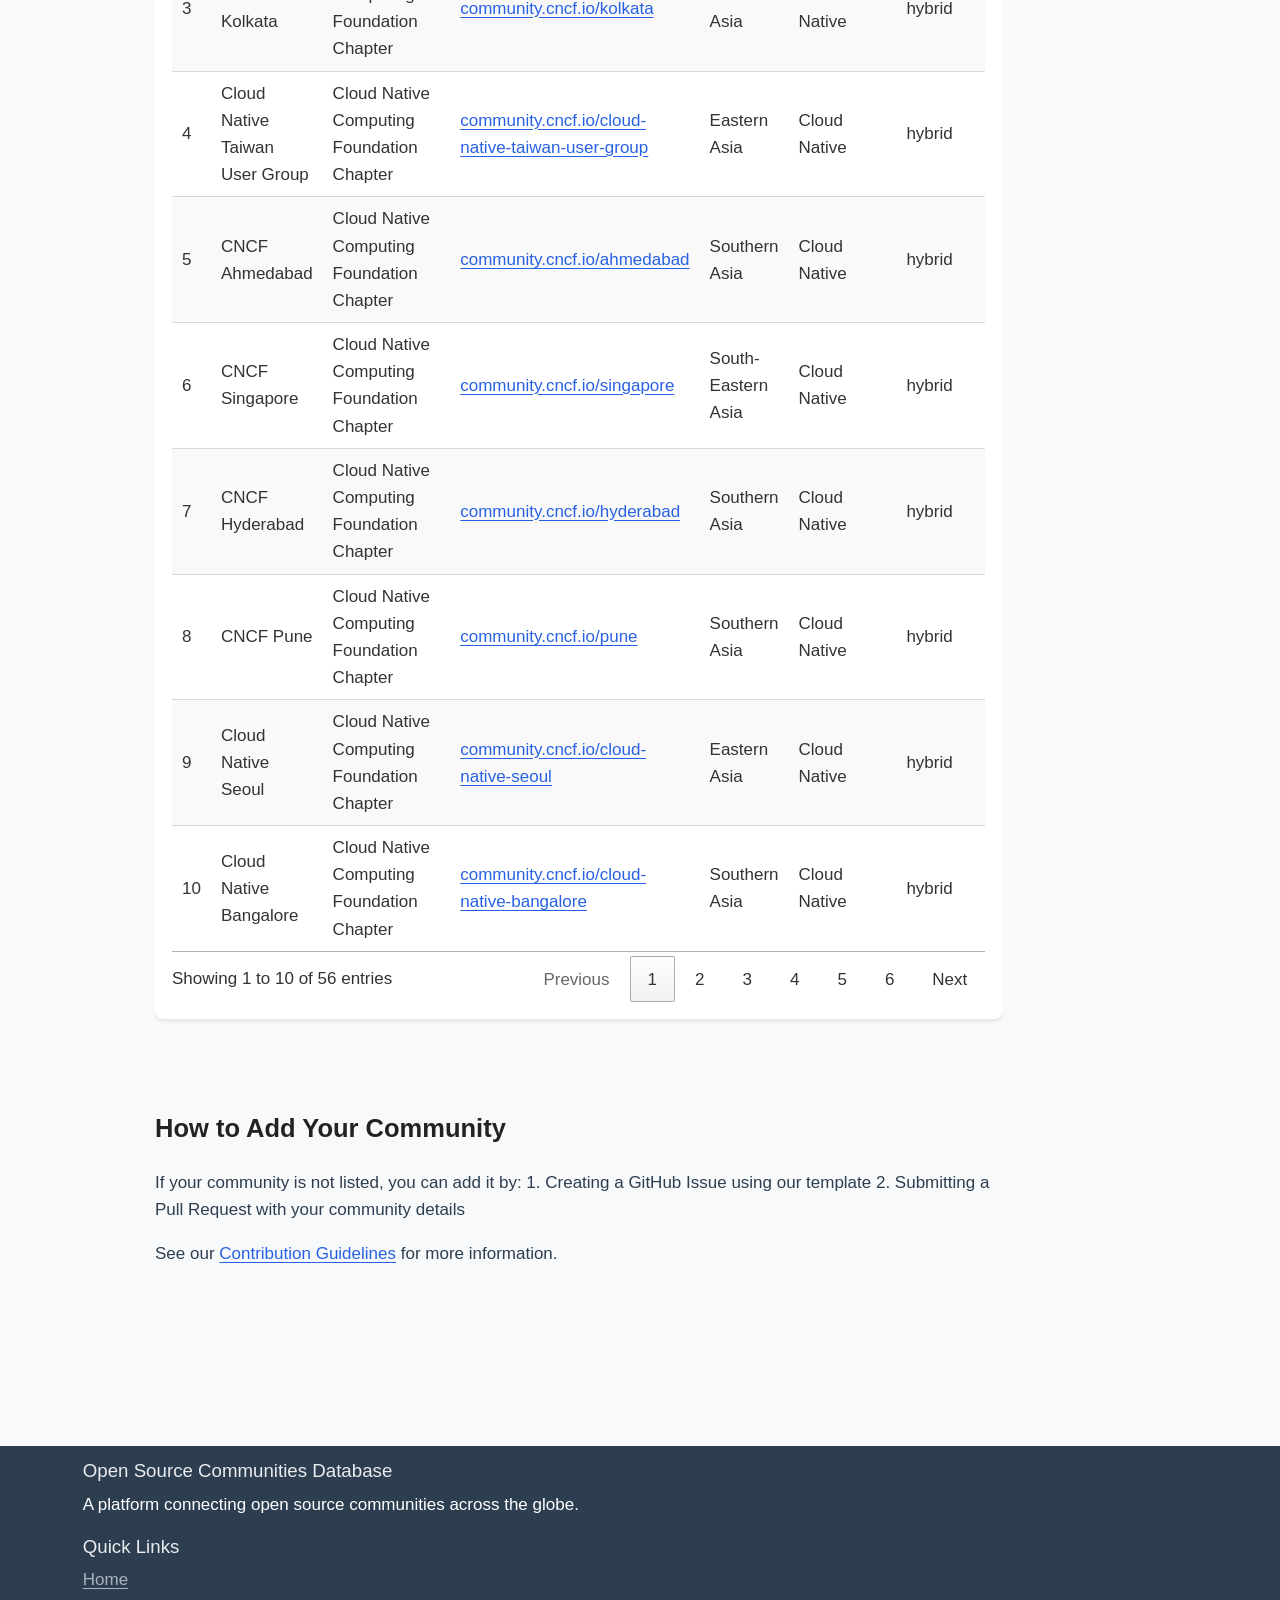
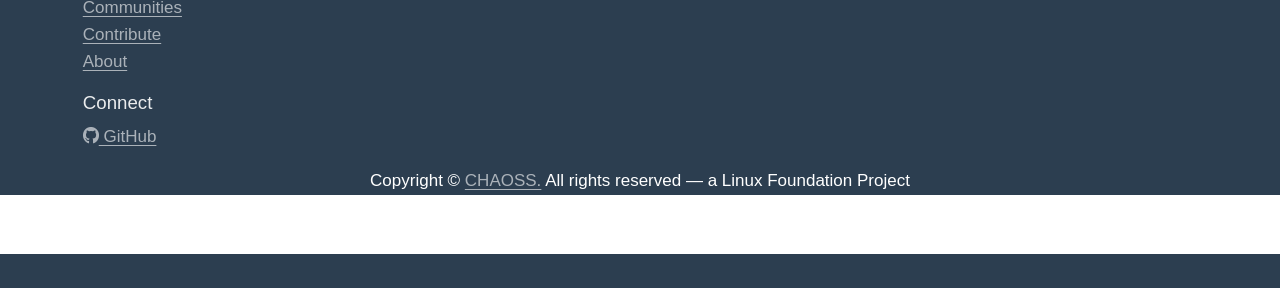
==== commit 00808476: "footer copyright Signed-off-by: Samman Sarkar <sarkar.samman4231@gmail.com>" ====
--- a/docs/communities/index.html
+++ b/docs/communities/index.html
@@ -2,7 +2,7 @@
 <html xmlns="http://www.w3.org/1999/xhtml" lang="en" xml:lang="en"><head>
 
 <meta charset="utf-8">
-<meta name="generator" content="quarto-1.7.29">
+<meta name="generator" content="quarto-1.7.31">
 
 <meta name="viewport" content="width=device-width, initial-scale=1.0, user-scalable=yes">
 
@@ -71,7 +71,7 @@
 <script src="../site_libs/quarto-html/tippy.umd.min.js"></script>
 <script src="../site_libs/quarto-html/anchor.min.js"></script>
 <link href="../site_libs/quarto-html/tippy.css" rel="stylesheet">
-<link href="../site_libs/quarto-html/quarto-syntax-highlighting-bcbce66894bfa8e7e94e40e0186b9bb8.css" rel="stylesheet" id="quarto-text-highlighting-styles">
+<link href="../site_libs/quarto-html/quarto-syntax-highlighting-4a990d8dcb58f517c7c86712b8f2ac7c.css" rel="stylesheet" id="quarto-text-highlighting-styles">
 <script src="../site_libs/bootstrap/bootstrap.min.js"></script>
 <link href="../site_libs/bootstrap/bootstrap-icons.css" rel="stylesheet">
 <link href="../site_libs/bootstrap/bootstrap-f09d9e16f4c314c3ee0d84a079bee913.min.css" rel="stylesheet" append-hash="true" id="quarto-bootstrap" data-mode="light">
@@ -230,8 +230,8 @@
 <h2 class="anchored" data-anchor-id="community-directory">Community Directory</h2>
 <div class="cell">
 <div class="cell-output-display">
-<div class="datatables html-widget html-fill-item" id="htmlwidget-45c1e9405c02a9e1118e" style="width:100%;height:auto;"></div>
-<script type="application/json" data-for="htmlwidget-45c1e9405c02a9e1118e">{"x":{"filter":"top","vertical":false,"filterHTML":"<tr>\n  <td><\/td>\n  <td data-type=\"character\" style=\"vertical-align: top;\">\n    <div class=\"form-group\" style=\"margin-bottom: auto;\">\n      <input type=\"search\" placeholder=\"All\" class=\"form-control\" style=\"width: 100%;\"/>\n    <\/div>\n  <\/td>\n  <td data-type=\"character\" style=\"vertical-align: top;\">\n    <div class=\"form-group\" style=\"margin-bottom: auto;\">\n      <input type=\"search\" placeholder=\"All\" class=\"form-control\" style=\"width: 100%;\"/>\n    <\/div>\n  <\/td>\n  <td data-type=\"character\" style=\"vertical-align: top;\">\n    <div class=\"form-group\" style=\"margin-bottom: auto;\">\n      <input type=\"search\" placeholder=\"All\" class=\"form-control\" style=\"width: 100%;\"/>\n    <\/div>\n  <\/td>\n  <td data-type=\"character\" style=\"vertical-align: top;\">\n    <div class=\"form-group\" style=\"margin-bottom: auto;\">\n      <input type=\"search\" placeholder=\"All\" class=\"form-control\" style=\"width: 100%;\"/>\n    <\/div>\n  <\/td>\n  <td data-type=\"character\" style=\"vertical-align: top;\">\n    <div class=\"form-group\" style=\"margin-bottom: auto;\">\n      <input type=\"search\" placeholder=\"All\" class=\"form-control\" style=\"width: 100%;\"/>\n    <\/div>\n  <\/td>\n  <td data-type=\"character\" style=\"vertical-align: top;\">\n    <div class=\"form-group\" style=\"margin-bottom: auto;\">\n      <input type=\"search\" placeholder=\"All\" class=\"form-control\" style=\"width: 100%;\" disabled=\"\"/>\n    <\/div>\n  <\/td>\n<\/tr>","data":[["1","2","3","4","5","6","7","8","9","10","11","12","13","14","15","16","17","18","19","20","21","22","23","24","25","26","27","28","29","30","31","32","33","34","35","36","37","38","39","40","41","42","43","44","45","46","47","48","49","50","51","52","53","54","55","56"],["FOSS United","Tattle Civic Tech","CNCF Kolkata","Cloud Native Taiwan User Group","CNCF Ahmedabad","CNCF Singapore","CNCF Hyderabad","CNCF Pune","Cloud Native Seoul","Cloud Native Bangalore","CNCF Dubai","CNCF Kochi","Kubernetes Chaos Engineering Meetup Group","CNCF Lahore","CNCF Islamabad","CNCF Chennai","CNCF Kathmandu","CNCF Abu Dhabi","Cloud Native DaLian","Cloud Native Guangzhou","Cloud Native Gurugram","Cloud Native Indore","CNCF Jaipur","Cloud Native Coimbatore","CNCF Indonesia","Cloud Native Trivandrum","CNCF Nashik","Cloud Native Raipur","Cloud Native Noida","CNCF Chandigarh","Cloud Native Guwahati","CNCF Nagpur","Cloud Native Baku","Cloud Native Dhaka","CNCF New Delhi","CNCF Thane","Cloud Native Security India","Cloud Native Surat","Cloud Native Kerala","CNCF Madurai","CNCF Amravati","Cloud Native Vadodara","CNCF Greater Noida","Cloud Native Gandhinagar","Cloud Native Hooghly","Cloud Native Aurangabad","Cloud Native Security Pakistan","Cloud Native Dibrugarh","Cloud Native Kuala Lumpur","Cloud Native Jalandhar","Cloud Native Ho Chi Minh","Kubernetes Sri Lanka","Cloud Native Community Japan","Cloud Native Riyadh","Cloud Native Security Japan","Cloud Native Bihar"],["FOSS United is a non-profit foundation that aims at promoting & strengthening the Free and Open Source Software (FOSS) ecosystem in India.","Tattle is a private company, consisting of a community of researchers, technologists and artists building open source ML based tools and datasets for collective response against online harms in India.","Cloud Native Computing Foundation Chapter","Cloud Native Computing Foundation Chapter","Cloud Native Computing Foundation Chapter","Cloud Native Computing Foundation Chapter","Cloud Native Computing Foundation Chapter","Cloud Native Computing Foundation Chapter","Cloud Native Computing Foundation Chapter","Cloud Native Computing Foundation Chapter","Cloud Native Computing Foundation Chapter","Cloud Native Computing Foundation Chapter","Cloud Native Computing Foundation Chapter","Cloud Native Computing Foundation Chapter","Cloud Native Computing Foundation Chapter","Cloud Native Computing Foundation Chapter","Cloud Native Computing Foundation Chapter","Cloud Native Computing Foundation Chapter","Cloud Native Computing Foundation Chapter","Cloud Native Computing Foundation Chapter","Cloud Native Computing Foundation Chapter","Cloud Native Computing Foundation Chapter","Cloud Native Computing Foundation Chapter","Cloud Native Computing Foundation Chapter","Cloud Native Computing Foundation Chapter","Cloud Native Computing Foundation Chapter","Cloud Native Computing Foundation Chapter","Cloud Native Computing Foundation Chapter","Cloud Native Computing Foundation Chapter","Cloud Native Computing Foundation Chapter","Cloud Native Computing Foundation Chapter","Cloud Native Computing Foundation Chapter","Cloud Native Computing Foundation Chapter","Cloud Native Computing Foundation Chapter","Cloud Native Computing Foundation Chapter","Cloud Native Computing Foundation Chapter","Cloud Native Computing Foundation Chapter","Cloud Native Computing Foundation Chapter","Cloud Native Computing Foundation Chapter","Cloud Native Computing Foundation Chapter","Cloud Native Computing Foundation Chapter","Cloud Native Computing Foundation Chapter","Cloud Native Computing Foundation Chapter","Cloud Native Computing Foundation Chapter","Cloud Native Computing Foundation Chapter","Cloud Native Computing Foundation Chapter","Cloud Native Computing Foundation Chapter","Cloud Native Computing Foundation Chapter","Cloud Native Computing Foundation Chapter","Cloud Native Computing Foundation Chapter","Cloud Native Computing Foundation Chapter","Cloud Native Computing Foundation Chapter","Cloud Native Computing Foundation Chapter","Cloud Native Computing Foundation Chapter","Cloud Native Computing Foundation Chapter","Cloud Native Computing Foundation Chapter"],["<a href='https://www.fossunited.org' target='_blank'>www.fossunited.org<\/a>","<a href='https://tattle.co.in/' target='_blank'>https://tattle.co.in/<\/a>","<a href='https://community.cncf.io/kolkata' target='_blank'>community.cncf.io/kolkata<\/a>","<a href='https://community.cncf.io/cloud-native-taiwan-user-group' target='_blank'>community.cncf.io/cloud-native-taiwan-user-group<\/a>","<a href='https://community.cncf.io/ahmedabad' target='_blank'>community.cncf.io/ahmedabad<\/a>","<a href='https://community.cncf.io/singapore' target='_blank'>community.cncf.io/singapore<\/a>","<a href='https://community.cncf.io/hyderabad' target='_blank'>community.cncf.io/hyderabad<\/a>","<a href='https://community.cncf.io/pune' target='_blank'>community.cncf.io/pune<\/a>","<a href='https://community.cncf.io/cloud-native-seoul' target='_blank'>community.cncf.io/cloud-native-seoul<\/a>","<a href='https://community.cncf.io/cloud-native-bangalore' target='_blank'>community.cncf.io/cloud-native-bangalore<\/a>","<a href='https://community.cncf.io/dubai' target='_blank'>community.cncf.io/dubai<\/a>","<a href='https://community.cncf.io/kochi' target='_blank'>community.cncf.io/kochi<\/a>","<a href='https://community.cncf.io/kubernetes-chaos-engineering' target='_blank'>community.cncf.io/kubernetes-chaos-engineering<\/a>","<a href='https://community.cncf.io/lahore' target='_blank'>community.cncf.io/lahore<\/a>","<a href='https://community.cncf.io/islamabad' target='_blank'>community.cncf.io/islamabad<\/a>","<a href='https://community.cncf.io/chennai' target='_blank'>community.cncf.io/chennai<\/a>","<a href='https://community.cncf.io/kathmandu' target='_blank'>community.cncf.io/kathmandu<\/a>","<a href='https://community.cncf.io/abu-dhabi' target='_blank'>community.cncf.io/abu-dhabi<\/a>","<a href='https://community.cncf.io/cloud-native-dalian' target='_blank'>community.cncf.io/cloud-native-dalian<\/a>","<a href='https://community.cncf.io/cloud-native-guangzhou' target='_blank'>community.cncf.io/cloud-native-guangzhou<\/a>","<a href='https://community.cncf.io/cloud-native-gurugram' target='_blank'>community.cncf.io/cloud-native-gurugram<\/a>","<a href='https://community.cncf.io/cloud-native-indore' target='_blank'>community.cncf.io/cloud-native-indore<\/a>","<a href='https://community.cncf.io/jaipur' target='_blank'>community.cncf.io/jaipur<\/a>","<a href='https://community.cncf.io/cloud-native-coimbatore' target='_blank'>community.cncf.io/cloud-native-coimbatore<\/a>","<a href='https://community.cncf.io/indonesia' target='_blank'>community.cncf.io/indonesia<\/a>","<a href='https://community.cncf.io/cloud-native-trivandrum' target='_blank'>community.cncf.io/cloud-native-trivandrum<\/a>","<a href='https://community.cncf.io/nashik' target='_blank'>community.cncf.io/nashik<\/a>","<a href='https://community.cncf.io/cloud-native-raipur' target='_blank'>community.cncf.io/cloud-native-raipur<\/a>","<a href='https://community.cncf.io/cloud-native-noida' target='_blank'>community.cncf.io/cloud-native-noida<\/a>","<a href='https://community.cncf.io/chandigarh' target='_blank'>community.cncf.io/chandigarh<\/a>","<a href='https://community.cncf.io/cloud-native-guwahati' target='_blank'>community.cncf.io/cloud-native-guwahati<\/a>","<a href='https://community.cncf.io/nagpur' target='_blank'>community.cncf.io/nagpur<\/a>","<a href='https://community.cncf.io/cloud-native-baku' target='_blank'>community.cncf.io/cloud-native-baku<\/a>","<a href='https://community.cncf.io/cloud-native-dhaka' target='_blank'>community.cncf.io/cloud-native-dhaka<\/a>","<a href='https://community.cncf.io/new-delhi' target='_blank'>community.cncf.io/new-delhi<\/a>","<a href='https://community.cncf.io/thane' target='_blank'>community.cncf.io/thane<\/a>","<a href='https://community.cncf.io/cloud-native-security-india' target='_blank'>community.cncf.io/cloud-native-security-india<\/a>","<a href='https://community.cncf.io/cloud-native-surat' target='_blank'>community.cncf.io/cloud-native-surat<\/a>","<a href='https://community.cncf.io/cloud-native-kerala' target='_blank'>community.cncf.io/cloud-native-kerala<\/a>","<a href='https://community.cncf.io/madurai' target='_blank'>community.cncf.io/madurai<\/a>","<a href='https://community.cncf.io/amravati' target='_blank'>community.cncf.io/amravati<\/a>","<a href='https://community.cncf.io/cloud-native-vadodara' target='_blank'>community.cncf.io/cloud-native-vadodara<\/a>","<a href='https://community.cncf.io/greater-noida' target='_blank'>community.cncf.io/greater-noida<\/a>","<a href='https://community.cncf.io/cloud-native-gandhinagar' target='_blank'>community.cncf.io/cloud-native-gandhinagar<\/a>","<a href='https://community.cncf.io/cloud-native-hooghly' target='_blank'>community.cncf.io/cloud-native-hooghly<\/a>","<a href='https://community.cncf.io/cloud-native-aurangabad' target='_blank'>community.cncf.io/cloud-native-aurangabad<\/a>","<a href='https://community.cncf.io/cloud-native-security-pakistan' target='_blank'>community.cncf.io/cloud-native-security-pakistan<\/a>","<a href='https://community.cncf.io/cloud-native-dibrugarh' target='_blank'>community.cncf.io/cloud-native-dibrugarh<\/a>","<a href='https://community.cncf.io/cloud-native-kuala-lumpur' target='_blank'>community.cncf.io/cloud-native-kuala-lumpur<\/a>","<a href='https://community.cncf.io/cloud-native-jalandhar' target='_blank'>community.cncf.io/cloud-native-jalandhar<\/a>","<a href='https://community.cncf.io/cloud-native-ho-chi-minh' target='_blank'>community.cncf.io/cloud-native-ho-chi-minh<\/a>","<a href='https://community.cncf.io/kubernetes-sri-lanka' target='_blank'>community.cncf.io/kubernetes-sri-lanka<\/a>","<a href='https://community.cncf.io/cloud-native-community-japan' target='_blank'>community.cncf.io/cloud-native-community-japan<\/a>","<a href='https://community.cncf.io/cloud-native-riyadh' target='_blank'>community.cncf.io/cloud-native-riyadh<\/a>","<a href='https://community.cncf.io/cloud-native-security-japan' target='_blank'>community.cncf.io/cloud-native-security-japan<\/a>","<a href='https://community.cncf.io/cloud-native-bihar' target='_blank'>community.cncf.io/cloud-native-bihar<\/a>"],["Southern Asia","Southern Asia","Southern Asia","Eastern Asia","Southern Asia","South-Eastern Asia","Southern Asia","Southern Asia","Eastern Asia","Southern Asia","Western Asia","Southern Asia","Southern Asia","Southern Asia","Southern Asia","Southern Asia","Southern Asia","Western Asia","Eastern Asia","Eastern Asia","Southern Asia","Southern Asia","Southern Asia","Southern Asia","South-Eastern Asia","Southern Asia","Southern Asia","Southern Asia","Southern Asia","Southern Asia","Southern Asia","Southern Asia","Western Asia","Southern Asia","Southern Asia","Southern Asia","Southern Asia","Southern Asia","Southern Asia","Southern Asia","Southern Asia","Southern Asia","Southern Asia","Southern Asia","Southern Asia","Southern Asia","Southern Asia","Southern Asia","South-Eastern Asia","Southern Asia","South-Eastern Asia","Southern Asia","Eastern Asia","Western Asia","Eastern Asia","Southern Asia"],["non-profit community-building and outreach","business, research, technology","Cloud Native","Cloud Native","Cloud Native","Cloud Native","Cloud Native","Cloud Native","Cloud Native","Cloud Native","Cloud Native","Cloud Native","Cloud Native,Chaos Engineering","Cloud Native","Cloud Native","Cloud Native","Cloud Native","Cloud Native","Cloud Native","Cloud Native","Cloud Native","Cloud Native","Cloud Native","Cloud Native","Cloud Native","Cloud Native","Cloud Native","Cloud Native","Cloud Native","Cloud Native","Cloud Native","Cloud Native","Cloud Native","Cloud Native","Cloud Native","Cloud Native","Cloud Native,Security","Cloud Native","Cloud Native","Cloud Native","Cloud Native","Cloud Native","Cloud Native","Cloud Native","Cloud Native","Cloud Native","Cloud Native,Security","Cloud Native","Cloud Native","Cloud Native","Cloud Native","Cloud Native","Cloud Native","Cloud Native","Cloud Native,Security","Cloud Native"],["hybrid","hybrid","hybrid","hybrid","hybrid","hybrid","hybrid","hybrid","hybrid","hybrid","hybrid","hybrid","hybrid","hybrid","hybrid","hybrid","hybrid","hybrid","hybrid","hybrid","hybrid","hybrid","hybrid","hybrid","hybrid","hybrid","hybrid","hybrid","hybrid","hybrid","hybrid","hybrid","hybrid","hybrid","hybrid","hybrid","hybrid","hybrid","hybrid","hybrid","hybrid","hybrid","hybrid","hybrid","hybrid","hybrid","hybrid","hybrid","hybrid","hybrid","hybrid","hybrid","hybrid","hybrid","hybrid","hybrid"]],"container":"<table class=\"display\">\n  <thead>\n    <tr>\n      <th> <\/th>\n      <th>name<\/th>\n      <th>description<\/th>\n      <th>website_display<\/th>\n      <th>region<\/th>\n      <th>category<\/th>\n      <th>format<\/th>\n    <\/tr>\n  <\/thead>\n<\/table>","options":{"pageLength":10,"autoWidth":false,"scrollX":false,"columnDefs":[{"width":"20%","targets":0},{"width":"30%","targets":1},{"width":"15%","targets":2,"render":"function(data, type, row) { return type === 'display' ? data : data.replace(/<.*?>/g, ''); }"},{"width":"12%","targets":3},{"width":"13%","targets":4},{"width":"10%","targets":5},{"orderable":false,"targets":0},{"name":" ","targets":0},{"name":"name","targets":1},{"name":"description","targets":2},{"name":"website_display","targets":3},{"name":"region","targets":4},{"name":"category","targets":5},{"name":"format","targets":6}],"initComplete":"\n      function(settings, json) {\n        var table = this.api();\n        \n        // Create select filter for format column (6th column, index 5)\n        var formatColumn = table.column(5);\n        var formatSelect = $('<select><option value=\"\">All<\/option><option value=\"in-person\">In-Person<\/option><option value=\"virtual\">Virtual<\/option><option value=\"hybrid\">Hybrid<\/option><\/select>')\n          .appendTo($(formatColumn.header()).closest('tr').siblings('.filters').children().eq(5).empty())\n          .on('change', function() {\n            formatColumn\n              .search($(this).val() ? '^' + $(this).val() + '$' : '', true, false)\n              .draw();\n          });\n      }\n    ","order":[],"orderClasses":false,"orderCellsTop":true}},"evals":["options.columnDefs.2.render","options.initComplete"],"jsHooks":[]}</script>
+<div class="datatables html-widget html-fill-item" id="htmlwidget-80c129135beb1242f01c" style="width:100%;height:auto;"></div>
+<script type="application/json" data-for="htmlwidget-80c129135beb1242f01c">{"x":{"filter":"top","vertical":false,"filterHTML":"<tr>\n  <td><\/td>\n  <td data-type=\"character\" style=\"vertical-align: top;\">\n    <div class=\"form-group\" style=\"margin-bottom: auto;\">\n      <input type=\"search\" placeholder=\"All\" class=\"form-control\" style=\"width: 100%;\"/>\n    <\/div>\n  <\/td>\n  <td data-type=\"character\" style=\"vertical-align: top;\">\n    <div class=\"form-group\" style=\"margin-bottom: auto;\">\n      <input type=\"search\" placeholder=\"All\" class=\"form-control\" style=\"width: 100%;\"/>\n    <\/div>\n  <\/td>\n  <td data-type=\"character\" style=\"vertical-align: top;\">\n    <div class=\"form-group\" style=\"margin-bottom: auto;\">\n      <input type=\"search\" placeholder=\"All\" class=\"form-control\" style=\"width: 100%;\"/>\n    <\/div>\n  <\/td>\n  <td data-type=\"character\" style=\"vertical-align: top;\">\n    <div class=\"form-group\" style=\"margin-bottom: auto;\">\n      <input type=\"search\" placeholder=\"All\" class=\"form-control\" style=\"width: 100%;\"/>\n    <\/div>\n  <\/td>\n  <td data-type=\"character\" style=\"vertical-align: top;\">\n    <div class=\"form-group\" style=\"margin-bottom: auto;\">\n      <input type=\"search\" placeholder=\"All\" class=\"form-control\" style=\"width: 100%;\"/>\n    <\/div>\n  <\/td>\n  <td data-type=\"character\" style=\"vertical-align: top;\">\n    <div class=\"form-group\" style=\"margin-bottom: auto;\">\n      <input type=\"search\" placeholder=\"All\" class=\"form-control\" style=\"width: 100%;\" disabled=\"\"/>\n    <\/div>\n  <\/td>\n<\/tr>","data":[["1","2","3","4","5","6","7","8","9","10","11","12","13","14","15","16","17","18","19","20","21","22","23","24","25","26","27","28","29","30","31","32","33","34","35","36","37","38","39","40","41","42","43","44","45","46","47","48","49","50","51","52","53","54","55","56"],["FOSS United","Tattle Civic Tech","CNCF Kolkata","Cloud Native Taiwan User Group","CNCF Ahmedabad","CNCF Singapore","CNCF Hyderabad","CNCF Pune","Cloud Native Seoul","Cloud Native Bangalore","CNCF Dubai","CNCF Kochi","Kubernetes Chaos Engineering Meetup Group","CNCF Lahore","CNCF Islamabad","CNCF Chennai","CNCF Kathmandu","CNCF Abu Dhabi","Cloud Native DaLian","Cloud Native Guangzhou","Cloud Native Gurugram","Cloud Native Indore","CNCF Jaipur","Cloud Native Coimbatore","CNCF Indonesia","Cloud Native Trivandrum","CNCF Nashik","Cloud Native Raipur","Cloud Native Noida","CNCF Chandigarh","Cloud Native Guwahati","CNCF Nagpur","Cloud Native Baku","Cloud Native Dhaka","CNCF New Delhi","CNCF Thane","Cloud Native Security India","Cloud Native Surat","Cloud Native Kerala","CNCF Madurai","CNCF Amravati","Cloud Native Vadodara","CNCF Greater Noida","Cloud Native Gandhinagar","Cloud Native Hooghly","Cloud Native Aurangabad","Cloud Native Security Pakistan","Cloud Native Dibrugarh","Cloud Native Kuala Lumpur","Cloud Native Jalandhar","Cloud Native Ho Chi Minh","Kubernetes Sri Lanka","Cloud Native Community Japan","Cloud Native Riyadh","Cloud Native Security Japan","Cloud Native Bihar"],["FOSS United is a non-profit foundation that aims at promoting & strengthening the Free and Open Source Software (FOSS) ecosystem in India.","Tattle is a private company, consisting of a community of researchers, technologists and artists building open source ML based tools and datasets for collective response against online harms in India.","Cloud Native Computing Foundation Chapter","Cloud Native Computing Foundation Chapter","Cloud Native Computing Foundation Chapter","Cloud Native Computing Foundation Chapter","Cloud Native Computing Foundation Chapter","Cloud Native Computing Foundation Chapter","Cloud Native Computing Foundation Chapter","Cloud Native Computing Foundation Chapter","Cloud Native Computing Foundation Chapter","Cloud Native Computing Foundation Chapter","Cloud Native Computing Foundation Chapter","Cloud Native Computing Foundation Chapter","Cloud Native Computing Foundation Chapter","Cloud Native Computing Foundation Chapter","Cloud Native Computing Foundation Chapter","Cloud Native Computing Foundation Chapter","Cloud Native Computing Foundation Chapter","Cloud Native Computing Foundation Chapter","Cloud Native Computing Foundation Chapter","Cloud Native Computing Foundation Chapter","Cloud Native Computing Foundation Chapter","Cloud Native Computing Foundation Chapter","Cloud Native Computing Foundation Chapter","Cloud Native Computing Foundation Chapter","Cloud Native Computing Foundation Chapter","Cloud Native Computing Foundation Chapter","Cloud Native Computing Foundation Chapter","Cloud Native Computing Foundation Chapter","Cloud Native Computing Foundation Chapter","Cloud Native Computing Foundation Chapter","Cloud Native Computing Foundation Chapter","Cloud Native Computing Foundation Chapter","Cloud Native Computing Foundation Chapter","Cloud Native Computing Foundation Chapter","Cloud Native Computing Foundation Chapter","Cloud Native Computing Foundation Chapter","Cloud Native Computing Foundation Chapter","Cloud Native Computing Foundation Chapter","Cloud Native Computing Foundation Chapter","Cloud Native Computing Foundation Chapter","Cloud Native Computing Foundation Chapter","Cloud Native Computing Foundation Chapter","Cloud Native Computing Foundation Chapter","Cloud Native Computing Foundation Chapter","Cloud Native Computing Foundation Chapter","Cloud Native Computing Foundation Chapter","Cloud Native Computing Foundation Chapter","Cloud Native Computing Foundation Chapter","Cloud Native Computing Foundation Chapter","Cloud Native Computing Foundation Chapter","Cloud Native Computing Foundation Chapter","Cloud Native Computing Foundation Chapter","Cloud Native Computing Foundation Chapter","Cloud Native Computing Foundation Chapter"],["<a href='https://www.fossunited.org' target='_blank'>www.fossunited.org<\/a>","<a href='https://tattle.co.in/' target='_blank'>https://tattle.co.in/<\/a>","<a href='https://community.cncf.io/kolkata' target='_blank'>community.cncf.io/kolkata<\/a>","<a href='https://community.cncf.io/cloud-native-taiwan-user-group' target='_blank'>community.cncf.io/cloud-native-taiwan-user-group<\/a>","<a href='https://community.cncf.io/ahmedabad' target='_blank'>community.cncf.io/ahmedabad<\/a>","<a href='https://community.cncf.io/singapore' target='_blank'>community.cncf.io/singapore<\/a>","<a href='https://community.cncf.io/hyderabad' target='_blank'>community.cncf.io/hyderabad<\/a>","<a href='https://community.cncf.io/pune' target='_blank'>community.cncf.io/pune<\/a>","<a href='https://community.cncf.io/cloud-native-seoul' target='_blank'>community.cncf.io/cloud-native-seoul<\/a>","<a href='https://community.cncf.io/cloud-native-bangalore' target='_blank'>community.cncf.io/cloud-native-bangalore<\/a>","<a href='https://community.cncf.io/dubai' target='_blank'>community.cncf.io/dubai<\/a>","<a href='https://community.cncf.io/kochi' target='_blank'>community.cncf.io/kochi<\/a>","<a href='https://community.cncf.io/kubernetes-chaos-engineering' target='_blank'>community.cncf.io/kubernetes-chaos-engineering<\/a>","<a href='https://community.cncf.io/lahore' target='_blank'>community.cncf.io/lahore<\/a>","<a href='https://community.cncf.io/islamabad' target='_blank'>community.cncf.io/islamabad<\/a>","<a href='https://community.cncf.io/chennai' target='_blank'>community.cncf.io/chennai<\/a>","<a href='https://community.cncf.io/kathmandu' target='_blank'>community.cncf.io/kathmandu<\/a>","<a href='https://community.cncf.io/abu-dhabi' target='_blank'>community.cncf.io/abu-dhabi<\/a>","<a href='https://community.cncf.io/cloud-native-dalian' target='_blank'>community.cncf.io/cloud-native-dalian<\/a>","<a href='https://community.cncf.io/cloud-native-guangzhou' target='_blank'>community.cncf.io/cloud-native-guangzhou<\/a>","<a href='https://community.cncf.io/cloud-native-gurugram' target='_blank'>community.cncf.io/cloud-native-gurugram<\/a>","<a href='https://community.cncf.io/cloud-native-indore' target='_blank'>community.cncf.io/cloud-native-indore<\/a>","<a href='https://community.cncf.io/jaipur' target='_blank'>community.cncf.io/jaipur<\/a>","<a href='https://community.cncf.io/cloud-native-coimbatore' target='_blank'>community.cncf.io/cloud-native-coimbatore<\/a>","<a href='https://community.cncf.io/indonesia' target='_blank'>community.cncf.io/indonesia<\/a>","<a href='https://community.cncf.io/cloud-native-trivandrum' target='_blank'>community.cncf.io/cloud-native-trivandrum<\/a>","<a href='https://community.cncf.io/nashik' target='_blank'>community.cncf.io/nashik<\/a>","<a href='https://community.cncf.io/cloud-native-raipur' target='_blank'>community.cncf.io/cloud-native-raipur<\/a>","<a href='https://community.cncf.io/cloud-native-noida' target='_blank'>community.cncf.io/cloud-native-noida<\/a>","<a href='https://community.cncf.io/chandigarh' target='_blank'>community.cncf.io/chandigarh<\/a>","<a href='https://community.cncf.io/cloud-native-guwahati' target='_blank'>community.cncf.io/cloud-native-guwahati<\/a>","<a href='https://community.cncf.io/nagpur' target='_blank'>community.cncf.io/nagpur<\/a>","<a href='https://community.cncf.io/cloud-native-baku' target='_blank'>community.cncf.io/cloud-native-baku<\/a>","<a href='https://community.cncf.io/cloud-native-dhaka' target='_blank'>community.cncf.io/cloud-native-dhaka<\/a>","<a href='https://community.cncf.io/new-delhi' target='_blank'>community.cncf.io/new-delhi<\/a>","<a href='https://community.cncf.io/thane' target='_blank'>community.cncf.io/thane<\/a>","<a href='https://community.cncf.io/cloud-native-security-india' target='_blank'>community.cncf.io/cloud-native-security-india<\/a>","<a href='https://community.cncf.io/cloud-native-surat' target='_blank'>community.cncf.io/cloud-native-surat<\/a>","<a href='https://community.cncf.io/cloud-native-kerala' target='_blank'>community.cncf.io/cloud-native-kerala<\/a>","<a href='https://community.cncf.io/madurai' target='_blank'>community.cncf.io/madurai<\/a>","<a href='https://community.cncf.io/amravati' target='_blank'>community.cncf.io/amravati<\/a>","<a href='https://community.cncf.io/cloud-native-vadodara' target='_blank'>community.cncf.io/cloud-native-vadodara<\/a>","<a href='https://community.cncf.io/greater-noida' target='_blank'>community.cncf.io/greater-noida<\/a>","<a href='https://community.cncf.io/cloud-native-gandhinagar' target='_blank'>community.cncf.io/cloud-native-gandhinagar<\/a>","<a href='https://community.cncf.io/cloud-native-hooghly' target='_blank'>community.cncf.io/cloud-native-hooghly<\/a>","<a href='https://community.cncf.io/cloud-native-aurangabad' target='_blank'>community.cncf.io/cloud-native-aurangabad<\/a>","<a href='https://community.cncf.io/cloud-native-security-pakistan' target='_blank'>community.cncf.io/cloud-native-security-pakistan<\/a>","<a href='https://community.cncf.io/cloud-native-dibrugarh' target='_blank'>community.cncf.io/cloud-native-dibrugarh<\/a>","<a href='https://community.cncf.io/cloud-native-kuala-lumpur' target='_blank'>community.cncf.io/cloud-native-kuala-lumpur<\/a>","<a href='https://community.cncf.io/cloud-native-jalandhar' target='_blank'>community.cncf.io/cloud-native-jalandhar<\/a>","<a href='https://community.cncf.io/cloud-native-ho-chi-minh' target='_blank'>community.cncf.io/cloud-native-ho-chi-minh<\/a>","<a href='https://community.cncf.io/kubernetes-sri-lanka' target='_blank'>community.cncf.io/kubernetes-sri-lanka<\/a>","<a href='https://community.cncf.io/cloud-native-community-japan' target='_blank'>community.cncf.io/cloud-native-community-japan<\/a>","<a href='https://community.cncf.io/cloud-native-riyadh' target='_blank'>community.cncf.io/cloud-native-riyadh<\/a>","<a href='https://community.cncf.io/cloud-native-security-japan' target='_blank'>community.cncf.io/cloud-native-security-japan<\/a>","<a href='https://community.cncf.io/cloud-native-bihar' target='_blank'>community.cncf.io/cloud-native-bihar<\/a>"],["Southern Asia","Southern Asia","Southern Asia","Eastern Asia","Southern Asia","South-Eastern Asia","Southern Asia","Southern Asia","Eastern Asia","Southern Asia","Western Asia","Southern Asia","Southern Asia","Southern Asia","Southern Asia","Southern Asia","Southern Asia","Western Asia","Eastern Asia","Eastern Asia","Southern Asia","Southern Asia","Southern Asia","Southern Asia","South-Eastern Asia","Southern Asia","Southern Asia","Southern Asia","Southern Asia","Southern Asia","Southern Asia","Southern Asia","Western Asia","Southern Asia","Southern Asia","Southern Asia","Southern Asia","Southern Asia","Southern Asia","Southern Asia","Southern Asia","Southern Asia","Southern Asia","Southern Asia","Southern Asia","Southern Asia","Southern Asia","Southern Asia","South-Eastern Asia","Southern Asia","South-Eastern Asia","Southern Asia","Eastern Asia","Western Asia","Eastern Asia","Southern Asia"],["non-profit community-building and outreach","business, research, technology","Cloud Native","Cloud Native","Cloud Native","Cloud Native","Cloud Native","Cloud Native","Cloud Native","Cloud Native","Cloud Native","Cloud Native","Cloud Native,Chaos Engineering","Cloud Native","Cloud Native","Cloud Native","Cloud Native","Cloud Native","Cloud Native","Cloud Native","Cloud Native","Cloud Native","Cloud Native","Cloud Native","Cloud Native","Cloud Native","Cloud Native","Cloud Native","Cloud Native","Cloud Native","Cloud Native","Cloud Native","Cloud Native","Cloud Native","Cloud Native","Cloud Native","Cloud Native,Security","Cloud Native","Cloud Native","Cloud Native","Cloud Native","Cloud Native","Cloud Native","Cloud Native","Cloud Native","Cloud Native","Cloud Native,Security","Cloud Native","Cloud Native","Cloud Native","Cloud Native","Cloud Native","Cloud Native","Cloud Native","Cloud Native,Security","Cloud Native"],["hybrid","hybrid","hybrid","hybrid","hybrid","hybrid","hybrid","hybrid","hybrid","hybrid","hybrid","hybrid","hybrid","hybrid","hybrid","hybrid","hybrid","hybrid","hybrid","hybrid","hybrid","hybrid","hybrid","hybrid","hybrid","hybrid","hybrid","hybrid","hybrid","hybrid","hybrid","hybrid","hybrid","hybrid","hybrid","hybrid","hybrid","hybrid","hybrid","hybrid","hybrid","hybrid","hybrid","hybrid","hybrid","hybrid","hybrid","hybrid","hybrid","hybrid","hybrid","hybrid","hybrid","hybrid","hybrid","hybrid"]],"container":"<table class=\"display\">\n  <thead>\n    <tr>\n      <th> <\/th>\n      <th>name<\/th>\n      <th>description<\/th>\n      <th>website_display<\/th>\n      <th>region<\/th>\n      <th>category<\/th>\n      <th>format<\/th>\n    <\/tr>\n  <\/thead>\n<\/table>","options":{"pageLength":10,"autoWidth":false,"scrollX":false,"columnDefs":[{"width":"20%","targets":0},{"width":"30%","targets":1},{"width":"15%","targets":2,"render":"function(data, type, row) { return type === 'display' ? data : data.replace(/<.*?>/g, ''); }"},{"width":"12%","targets":3},{"width":"13%","targets":4},{"width":"10%","targets":5},{"orderable":false,"targets":0},{"name":" ","targets":0},{"name":"name","targets":1},{"name":"description","targets":2},{"name":"website_display","targets":3},{"name":"region","targets":4},{"name":"category","targets":5},{"name":"format","targets":6}],"initComplete":"\n      function(settings, json) {\n        var table = this.api();\n        \n        // Create select filter for format column (6th column, index 5)\n        var formatColumn = table.column(5);\n        var formatSelect = $('<select><option value=\"\">All<\/option><option value=\"in-person\">In-Person<\/option><option value=\"virtual\">Virtual<\/option><option value=\"hybrid\">Hybrid<\/option><\/select>')\n          .appendTo($(formatColumn.header()).closest('tr').siblings('.filters').children().eq(5).empty())\n          .on('change', function() {\n            formatColumn\n              .search($(this).val() ? '^' + $(this).val() + '$' : '', true, false)\n              .draw();\n          });\n      }\n    ","order":[],"orderClasses":false,"orderCellsTop":true}},"evals":["options.columnDefs.2.render","options.initComplete"],"jsHooks":[]}</script>
 </div>
 </div>
 </section>
@@ -279,13 +279,21 @@
 
       </div>
 
-      <div class="col-md-4">
+      <div class="col-md-4 ">
 
         <h5>Connect</h5>
 
         <ul class="list-unstyled">
 
-          <li><a href="https://github.com/chaoss/oscdb/" target="_blank"><i class="fab fa-github"></i> GitHub</a></li>
+          <li>
+
+            <a href="https://github.com/chaoss/oscdb/" target="_blank">
+
+              <i class="fab fa-github"></i> GitHub
+
+            </a>
+
+          </li>
 
         </ul>
 
@@ -293,9 +301,20 @@
 
     </div>
 
+
+
+    <div class="col-md-4 mx-auto text-center">
+
+      Copyright © <a href="../">CHAOSS.</a> All rights reserved — a Linux
+
+      Foundation Project
+
+    </div>
+
   </div>
 
-<div class="nav-footer"><div class="nav-footer-center"><div class="toc-actions d-sm-block d-md-none"><ul><li><a href="https://github.com/chaoss/oscdb/edit/main/communities/index.qmd" class="toc-action"><i class="bi bi-github"></i>Edit this page</a></li><li><a href="https://github.com/chaoss/oscdb/issues/new" class="toc-action"><i class="bi empty"></i>Report an issue</a></li></ul></div></div></div></footer> 
+<div class="nav-footer"><div class="nav-footer-center"><div class="toc-actions d-sm-block d-md-none"><ul><li><a href="https://github.com/chaoss/oscdb/edit/main/communities/index.qmd" class="toc-action"><i class="bi bi-github"></i>Edit this page</a></li><li><a href="https://github.com/chaoss/oscdb/issues/new" class="toc-action"><i class="bi empty"></i>Report an issue</a></li></ul></div></div></div></footer>
+
 <script id="quarto-html-after-body" type="application/javascript">
   window.document.addEventListener("DOMContentLoaded", function (event) {
     const icon = "";
--- a/docs/site_libs/quarto-html/quarto-syntax-highlighting-4a990d8dcb58f517c7c86712b8f2ac7c.css
+++ b/docs/site_libs/quarto-html/quarto-syntax-highlighting-4a990d8dcb58f517c7c86712b8f2ac7c.css
@@ -0,0 +1,210 @@
+/* quarto syntax highlight colors */
+:root {
+  --quarto-hl-al-color: #ff5555;
+  --quarto-hl-an-color: #6a737d;
+  --quarto-hl-at-color: #d73a49;
+  --quarto-hl-bn-color: #005cc5;
+  --quarto-hl-bu-color: #d73a49;
+  --quarto-hl-ch-color: #032f62;
+  --quarto-hl-co-color: #6a737d;
+  --quarto-hl-cv-color: #6a737d;
+  --quarto-hl-cn-color: #005cc5;
+  --quarto-hl-cf-color: #d73a49;
+  --quarto-hl-dt-color: #d73a49;
+  --quarto-hl-dv-color: #005cc5;
+  --quarto-hl-do-color: #6a737d;
+  --quarto-hl-er-color: #ff5555;
+  --quarto-hl-ex-color: #d73a49;
+  --quarto-hl-fl-color: #005cc5;
+  --quarto-hl-fu-color: #6f42c1;
+  --quarto-hl-im-color: #032f62;
+  --quarto-hl-in-color: #6a737d;
+  --quarto-hl-kw-color: #d73a49;
+  --quarto-hl-op-color: #24292e;
+  --quarto-hl-pp-color: #d73a49;
+  --quarto-hl-re-color: #6a737d;
+  --quarto-hl-sc-color: #005cc5;
+  --quarto-hl-ss-color: #032f62;
+  --quarto-hl-st-color: #032f62;
+  --quarto-hl-va-color: #e36209;
+  --quarto-hl-vs-color: #032f62;
+  --quarto-hl-wa-color: #ff5555;
+}
+
+/* other quarto variables */
+:root {
+  --quarto-font-monospace: SFMono-Regular, Menlo, Monaco, Consolas, "Liberation Mono", "Courier New", monospace;
+}
+
+/* syntax highlight based on Pandoc's rules */
+pre > code.sourceCode > span {
+  color: #24292e;
+}
+
+code.sourceCode > span {
+  color: #24292e;
+}
+
+div.sourceCode,
+div.sourceCode pre.sourceCode {
+  color: #24292e;
+}
+
+/* Normal */
+code span {
+  color: #24292e;
+}
+
+/* Alert */
+code span.al {
+  font-weight: bold;
+  color: #ff5555;
+}
+
+/* Annotation */
+code span.an {
+  color: #6a737d;
+}
+
+/* Attribute */
+code span.at {
+  color: #d73a49;
+}
+
+/* BaseN */
+code span.bn {
+  color: #005cc5;
+}
+
+/* BuiltIn */
+code span.bu {
+  color: #d73a49;
+}
+
+/* ControlFlow */
+code span.cf {
+  color: #d73a49;
+}
+
+/* Char */
+code span.ch {
+  color: #032f62;
+}
+
+/* Constant */
+code span.cn {
+  color: #005cc5;
+}
+
+/* Comment */
+code span.co {
+  color: #6a737d;
+}
+
+/* CommentVar */
+code span.cv {
+  color: #6a737d;
+}
+
+/* Documentation */
+code span.do {
+  color: #6a737d;
+}
+
+/* DataType */
+code span.dt {
+  color: #d73a49;
+}
+
+/* DecVal */
+code span.dv {
+  color: #005cc5;
+}
+
+/* Error */
+code span.er {
+  color: #ff5555;
+  text-decoration: underline;
+}
+
+/* Extension */
+code span.ex {
+  font-weight: bold;
+  color: #d73a49;
+}
+
+/* Float */
+code span.fl {
+  color: #005cc5;
+}
+
+/* Function */
+code span.fu {
+  color: #6f42c1;
+}
+
+/* Import */
+code span.im {
+  color: #032f62;
+}
+
+/* Information */
+code span.in {
+  color: #6a737d;
+}
+
+/* Keyword */
+code span.kw {
+  color: #d73a49;
+}
+
+/* Operator */
+code span.op {
+  color: #24292e;
+}
+
+/* Preprocessor */
+code span.pp {
+  color: #d73a49;
+}
+
+/* RegionMarker */
+code span.re {
+  color: #6a737d;
+}
+
+/* SpecialChar */
+code span.sc {
+  color: #005cc5;
+}
+
+/* SpecialString */
+code span.ss {
+  color: #032f62;
+}
+
+/* String */
+code span.st {
+  color: #032f62;
+}
+
+/* Variable */
+code span.va {
+  color: #e36209;
+}
+
+/* VerbatimString */
+code span.vs {
+  color: #032f62;
+}
+
+/* Warning */
+code span.wa {
+  color: #ff5555;
+}
+
+.prevent-inlining {
+  content: "</";
+}
+
+/*# sourceMappingURL=5cac24e7f069ae83c1ab9213984fd0e2.css.map */
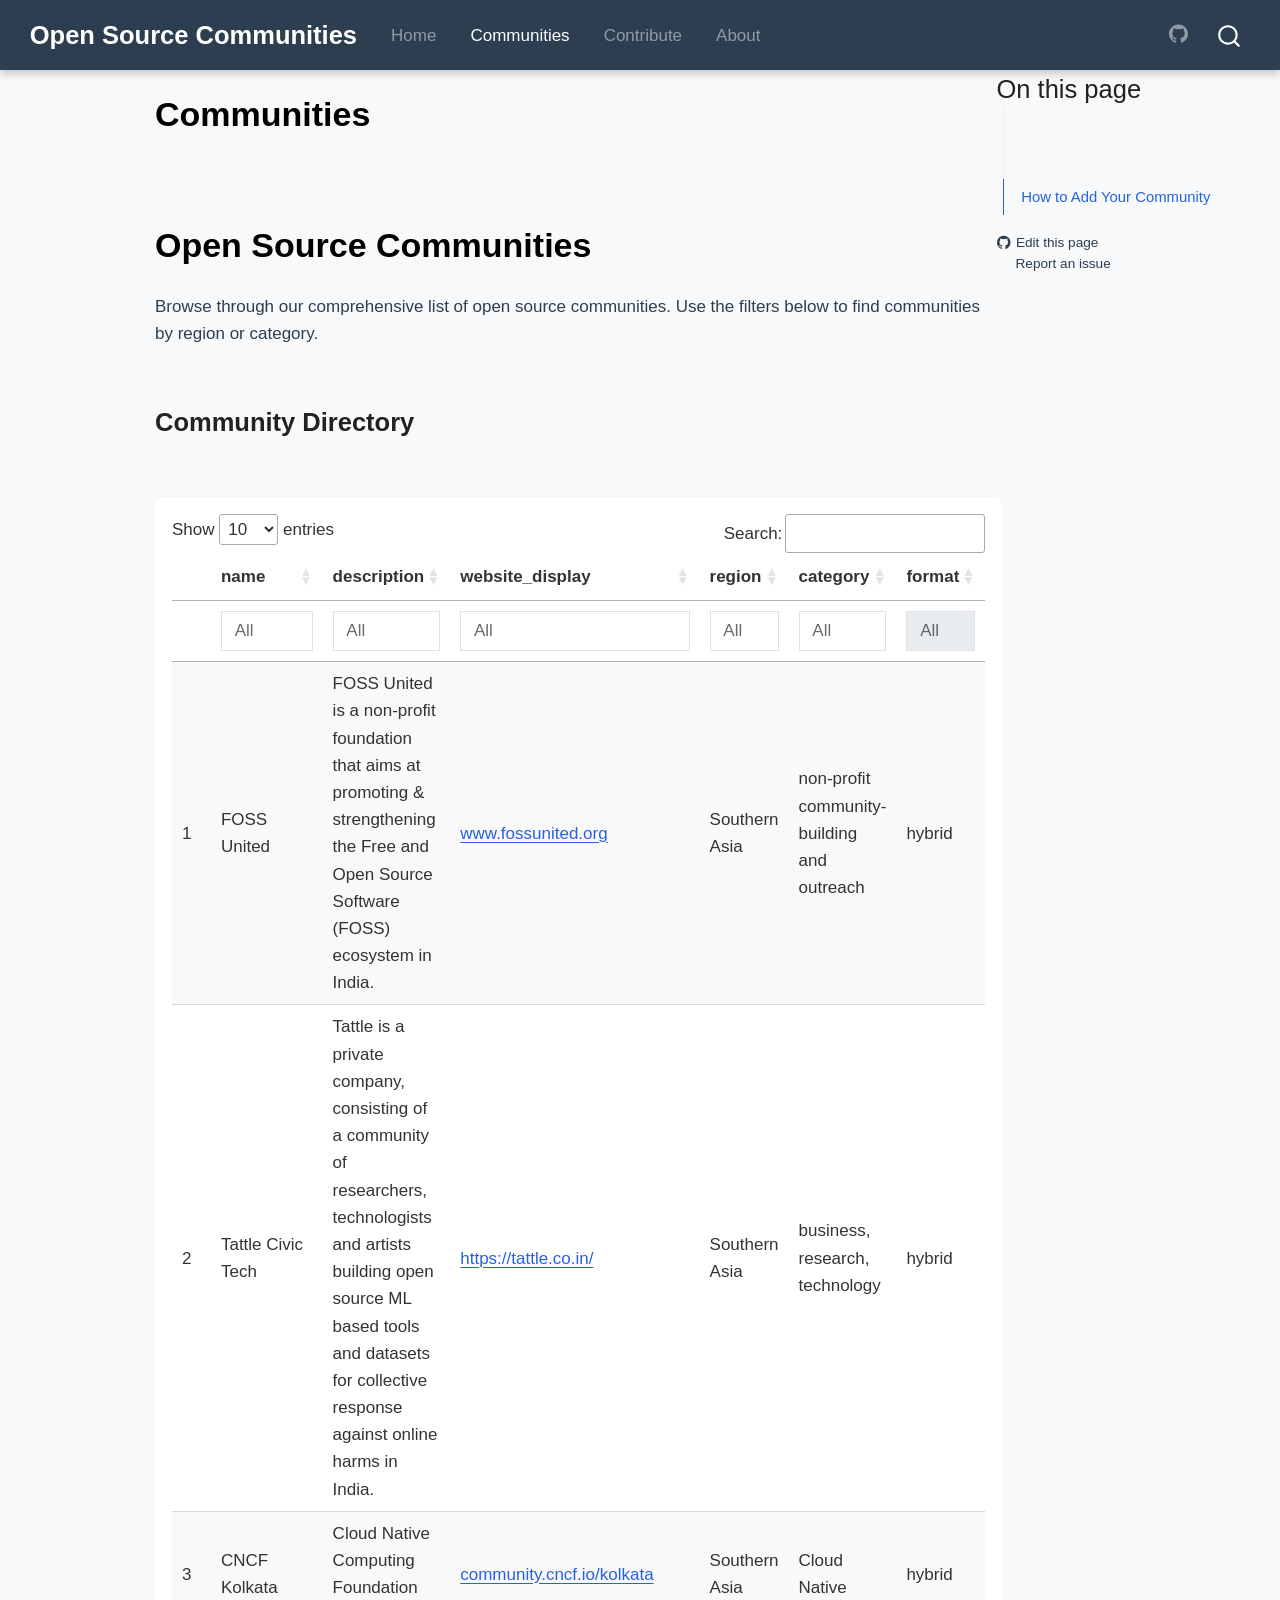
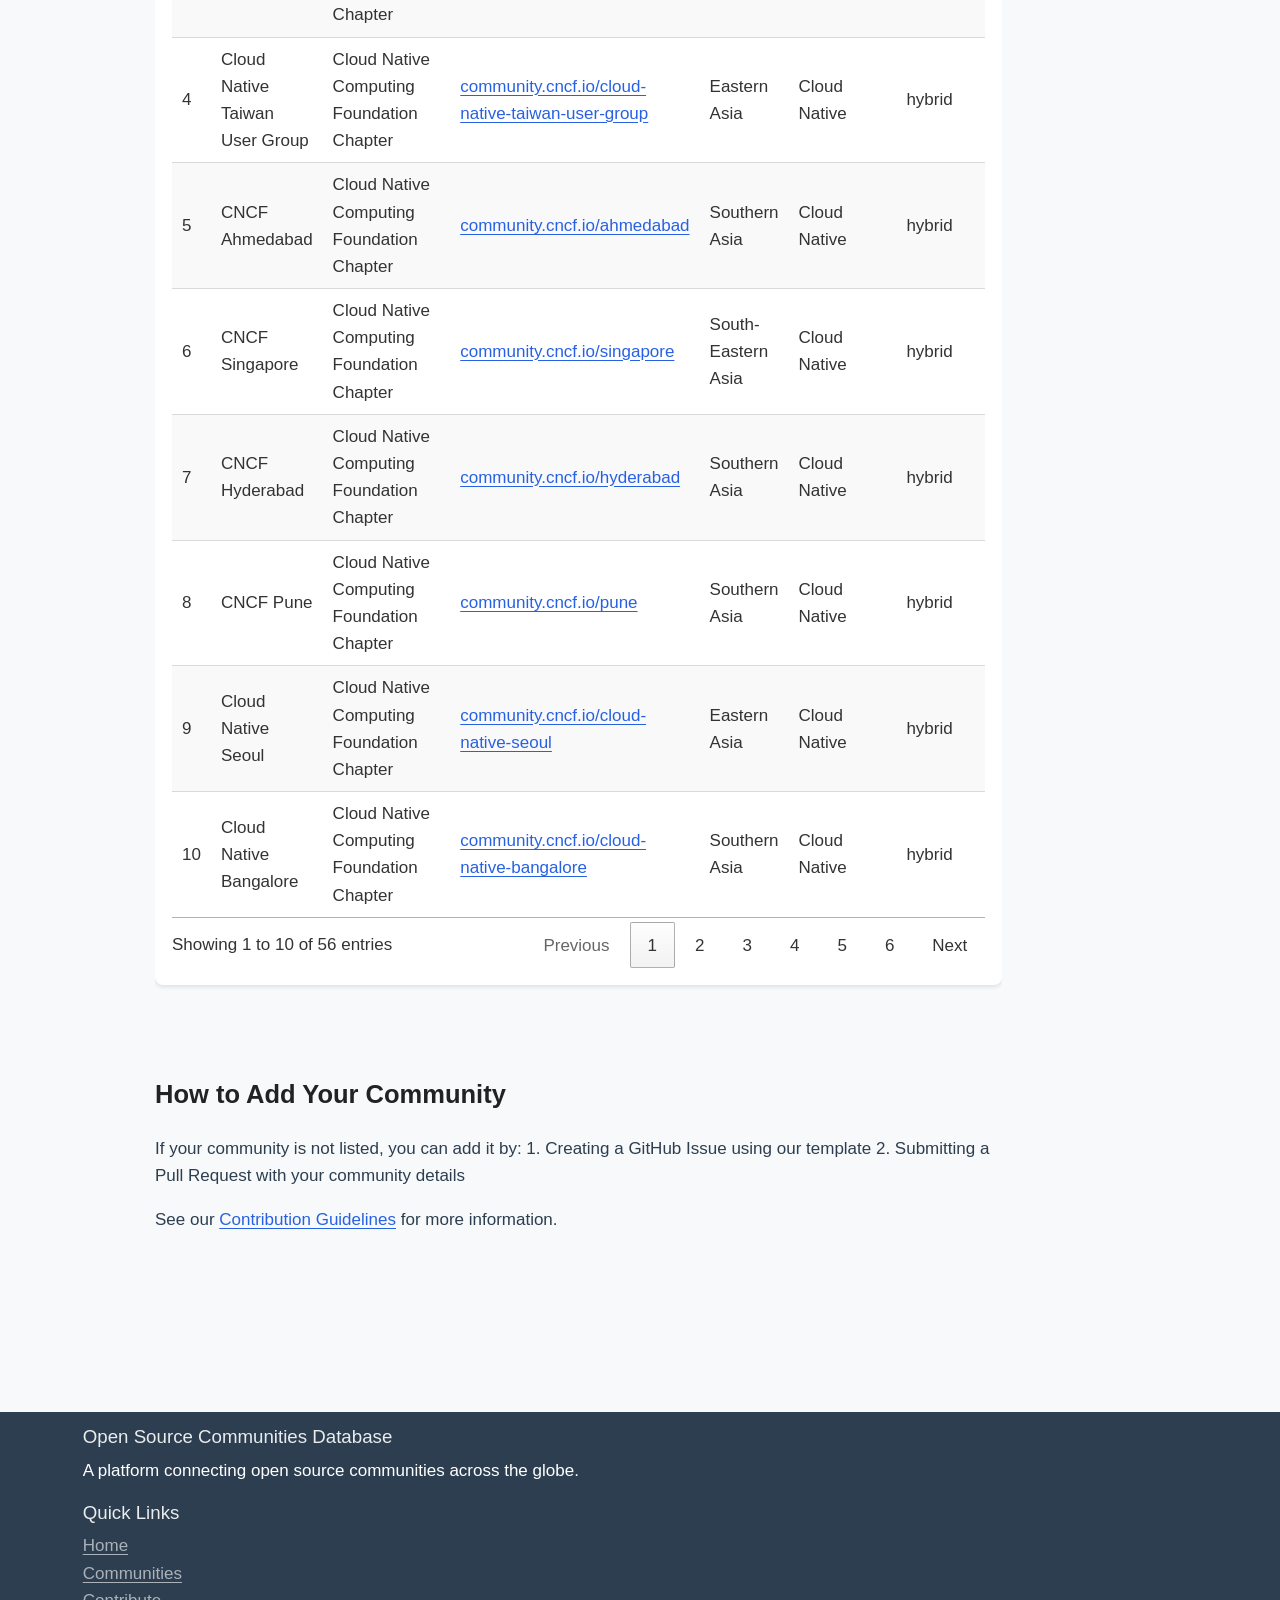
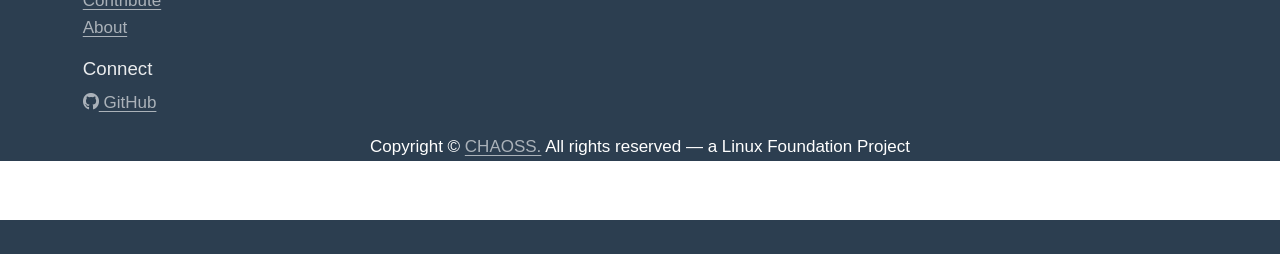
==== commit 7a30e9d9: "fixed the code snippet default quarto behaviour issue Signed-off-by: Samman Sarkar <sarkar.samman423" ====
--- a/docs/communities/index.html
+++ b/docs/communities/index.html
@@ -19,41 +19,6 @@
   width: 0.8em;
   margin: 0 0.8em 0.2em -1em; /* quarto-specific, see https://github.com/quarto-dev/quarto-cli/issues/4556 */ 
   vertical-align: middle;
-}
-/* CSS for syntax highlighting */
-html { -webkit-text-size-adjust: 100%; }
-pre > code.sourceCode { white-space: pre; position: relative; }
-pre > code.sourceCode > span { display: inline-block; line-height: 1.25; }
-pre > code.sourceCode > span:empty { height: 1.2em; }
-.sourceCode { overflow: visible; }
-code.sourceCode > span { color: inherit; text-decoration: inherit; }
-div.sourceCode { margin: 1em 0; }
-pre.sourceCode { margin: 0; }
-@media screen {
-div.sourceCode { overflow: auto; }
-}
-@media print {
-pre > code.sourceCode { white-space: pre-wrap; }
-pre > code.sourceCode > span { text-indent: -5em; padding-left: 5em; }
-}
-pre.numberSource code
-  { counter-reset: source-line 0; }
-pre.numberSource code > span
-  { position: relative; left: -4em; counter-increment: source-line; }
-pre.numberSource code > span > a:first-child::before
-  { content: counter(source-line);
-    position: relative; left: -1em; text-align: right; vertical-align: baseline;
-    border: none; display: inline-block;
-    -webkit-touch-callout: none; -webkit-user-select: none;
-    -khtml-user-select: none; -moz-user-select: none;
-    -ms-user-select: none; user-select: none;
-    padding: 0 4px; width: 4em;
-  }
-pre.numberSource { margin-left: 3em;  padding-left: 4px; }
-div.sourceCode
-  {   }
-@media screen {
-pre > code.sourceCode > span > a:first-child::before { text-decoration: underline; }
 }
 </style>
 
@@ -206,7 +171,7 @@
 
 <header id="title-block-header" class="quarto-title-block default">
 <div class="quarto-title">
-<div class="quarto-title-block"><div><h1 class="title">Communities</h1><button type="button" class="btn code-tools-button" id="quarto-code-tools-source"><i class="bi"></i> Code</button></div></div>
+<h1 class="title">Communities</h1>
 </div>
 
 
@@ -240,8 +205,6 @@
 <p>If your community is not listed, you can add it by: 1. Creating a GitHub Issue using our template 2. Submitting a Pull Request with your community details</p>
 <p>See our <a href="../contribute.html">Contribution Guidelines</a> for more information.</p>
 
-
-<!-- -->
 
 </section>
 </section>
@@ -384,57 +347,6 @@
         container: window.document.getElementById('quarto-embedded-source-code-modal')
       });
       clipboardModal.on('success', onCopySuccess);
-    }
-    const viewSource = window.document.getElementById('quarto-view-source') ||
-                       window.document.getElementById('quarto-code-tools-source');
-    if (viewSource) {
-      const sourceUrl = viewSource.getAttribute("data-quarto-source-url");
-      viewSource.addEventListener("click", function(e) {
-        if (sourceUrl) {
-          // rstudio viewer pane
-          if (/\bcapabilities=\b/.test(window.location)) {
-            window.open(sourceUrl);
-          } else {
-            window.location.href = sourceUrl;
-          }
-        } else {
-          const modal = new bootstrap.Modal(document.getElementById('quarto-embedded-source-code-modal'));
-          modal.show();
-        }
-        return false;
-      });
-    }
-    function toggleCodeHandler(show) {
-      return function(e) {
-        const detailsSrc = window.document.querySelectorAll(".cell > details > .sourceCode");
-        for (let i=0; i<detailsSrc.length; i++) {
-          const details = detailsSrc[i].parentElement;
-          if (show) {
-            details.open = true;
-          } else {
-            details.removeAttribute("open");
-          }
-        }
-        const cellCodeDivs = window.document.querySelectorAll(".cell > .sourceCode");
-        const fromCls = show ? "hidden" : "unhidden";
-        const toCls = show ? "unhidden" : "hidden";
-        for (let i=0; i<cellCodeDivs.length; i++) {
-          const codeDiv = cellCodeDivs[i];
-          if (codeDiv.classList.contains(fromCls)) {
-            codeDiv.classList.remove(fromCls);
-            codeDiv.classList.add(toCls);
-          } 
-        }
-        return false;
-      }
-    }
-    const hideAllCode = window.document.getElementById("quarto-hide-all-code");
-    if (hideAllCode) {
-      hideAllCode.addEventListener("click", toggleCodeHandler(false));
-    }
-    const showAllCode = window.document.getElementById("quarto-show-all-code");
-    if (showAllCode) {
-      showAllCode.addEventListener("click", toggleCodeHandler(true));
     }
       var localhostRegex = new RegExp(/^(?:http|https):\/\/localhost\:?[0-9]*\//);
       var mailtoRegex = new RegExp(/^mailto:/);
@@ -764,99 +676,7 @@
       }
     }
   });
-  </script><div class="modal fade" id="quarto-embedded-source-code-modal" tabindex="-1" aria-labelledby="quarto-embedded-source-code-modal-label" aria-hidden="true"><div class="modal-dialog modal-dialog-scrollable"><div class="modal-content"><div class="modal-header"><h5 class="modal-title" id="quarto-embedded-source-code-modal-label">Source Code</h5><button class="btn-close" data-bs-dismiss="modal"></button></div><div class="modal-body"><div class="">
-<div class="sourceCode" id="cb1" data-shortcodes="false"><pre class="sourceCode markdown code-with-copy"><code class="sourceCode markdown"><span id="cb1-1"><a href="#cb1-1" aria-hidden="true" tabindex="-1"></a><span class="co">---</span></span>
-<span id="cb1-2"><a href="#cb1-2" aria-hidden="true" tabindex="-1"></a><span class="an">title:</span><span class="co"> "Communities"</span></span>
-<span id="cb1-3"><a href="#cb1-3" aria-hidden="true" tabindex="-1"></a><span class="an">format:</span><span class="co"> html</span></span>
-<span id="cb1-4"><a href="#cb1-4" aria-hidden="true" tabindex="-1"></a><span class="co">---</span></span>
-<span id="cb1-5"><a href="#cb1-5" aria-hidden="true" tabindex="-1"></a></span>
-<span id="cb1-6"><a href="#cb1-6" aria-hidden="true" tabindex="-1"></a><span class="fu"># Open Source Communities</span></span>
-<span id="cb1-7"><a href="#cb1-7" aria-hidden="true" tabindex="-1"></a></span>
-<span id="cb1-8"><a href="#cb1-8" aria-hidden="true" tabindex="-1"></a>Browse through our comprehensive list of open source communities. Use the filters below to find communities by region or category.</span>
-<span id="cb1-9"><a href="#cb1-9" aria-hidden="true" tabindex="-1"></a></span>
-<span id="cb1-12"><a href="#cb1-12" aria-hidden="true" tabindex="-1"></a><span class="in">```{r}</span></span>
-<span id="cb1-13"><a href="#cb1-13" aria-hidden="true" tabindex="-1"></a><span class="co">#| label: setup</span></span>
-<span id="cb1-14"><a href="#cb1-14" aria-hidden="true" tabindex="-1"></a><span class="co">#| include: false</span></span>
-<span id="cb1-15"><a href="#cb1-15" aria-hidden="true" tabindex="-1"></a><span class="fu">library</span>(tidyverse)</span>
-<span id="cb1-16"><a href="#cb1-16" aria-hidden="true" tabindex="-1"></a><span class="fu">library</span>(DT)</span>
-<span id="cb1-17"><a href="#cb1-17" aria-hidden="true" tabindex="-1"></a><span class="fu">library</span>(htmltools)</span>
-<span id="cb1-18"><a href="#cb1-18" aria-hidden="true" tabindex="-1"></a></span>
-<span id="cb1-19"><a href="#cb1-19" aria-hidden="true" tabindex="-1"></a><span class="co"># Read communities data</span></span>
-<span id="cb1-20"><a href="#cb1-20" aria-hidden="true" tabindex="-1"></a>communities <span class="ot">&lt;-</span> <span class="fu">read_csv</span>(<span class="st">"../data/communities.csv"</span>)</span>
-<span id="cb1-21"><a href="#cb1-21" aria-hidden="true" tabindex="-1"></a></span>
-<span id="cb1-22"><a href="#cb1-22" aria-hidden="true" tabindex="-1"></a><span class="co"># Make website URLs clickable with proper format</span></span>
-<span id="cb1-23"><a href="#cb1-23" aria-hidden="true" tabindex="-1"></a>communities <span class="ot">&lt;-</span> communities <span class="sc">%&gt;%</span></span>
-<span id="cb1-24"><a href="#cb1-24" aria-hidden="true" tabindex="-1"></a>  <span class="fu">mutate</span>(<span class="at">website_display =</span> <span class="fu">ifelse</span>(</span>
-<span id="cb1-25"><a href="#cb1-25" aria-hidden="true" tabindex="-1"></a>    <span class="fu">startsWith</span>(website, <span class="st">"http"</span>),</span>
-<span id="cb1-26"><a href="#cb1-26" aria-hidden="true" tabindex="-1"></a>    <span class="fu">paste0</span>(<span class="st">"&lt;a href='"</span>, website, <span class="st">"' target='_blank'&gt;"</span>, website, <span class="st">"&lt;/a&gt;"</span>),</span>
-<span id="cb1-27"><a href="#cb1-27" aria-hidden="true" tabindex="-1"></a>    <span class="fu">paste0</span>(<span class="st">"&lt;a href='https://"</span>, website, <span class="st">"' target='_blank'&gt;"</span>, website, <span class="st">"&lt;/a&gt;"</span>)</span>
-<span id="cb1-28"><a href="#cb1-28" aria-hidden="true" tabindex="-1"></a>  ))</span>
-<span id="cb1-29"><a href="#cb1-29" aria-hidden="true" tabindex="-1"></a></span>
-<span id="cb1-30"><a href="#cb1-30" aria-hidden="true" tabindex="-1"></a><span class="co"># Select only the columns we want to display</span></span>
-<span id="cb1-31"><a href="#cb1-31" aria-hidden="true" tabindex="-1"></a>display_communities <span class="ot">&lt;-</span> communities <span class="sc">%&gt;%</span></span>
-<span id="cb1-32"><a href="#cb1-32" aria-hidden="true" tabindex="-1"></a>  <span class="fu">select</span>(name, description, website_display, region, category, format)</span>
-<span id="cb1-33"><a href="#cb1-33" aria-hidden="true" tabindex="-1"></a></span>
-<span id="cb1-34"><a href="#cb1-34" aria-hidden="true" tabindex="-1"></a><span class="co"># Create format options for filtering</span></span>
-<span id="cb1-35"><a href="#cb1-35" aria-hidden="true" tabindex="-1"></a>format_options <span class="ot">&lt;-</span> communities <span class="sc">%&gt;%</span></span>
-<span id="cb1-36"><a href="#cb1-36" aria-hidden="true" tabindex="-1"></a>  <span class="fu">distinct</span>(format) <span class="sc">%&gt;%</span></span>
-<span id="cb1-37"><a href="#cb1-37" aria-hidden="true" tabindex="-1"></a>  <span class="fu">pull</span>()</span>
-<span id="cb1-38"><a href="#cb1-38" aria-hidden="true" tabindex="-1"></a><span class="in">```</span></span>
-<span id="cb1-39"><a href="#cb1-39" aria-hidden="true" tabindex="-1"></a></span>
-<span id="cb1-40"><a href="#cb1-40" aria-hidden="true" tabindex="-1"></a><span class="fu">## Community Directory</span></span>
-<span id="cb1-41"><a href="#cb1-41" aria-hidden="true" tabindex="-1"></a></span>
-<span id="cb1-44"><a href="#cb1-44" aria-hidden="true" tabindex="-1"></a><span class="in">```{r}</span></span>
-<span id="cb1-45"><a href="#cb1-45" aria-hidden="true" tabindex="-1"></a><span class="co">#| label: datatable</span></span>
-<span id="cb1-46"><a href="#cb1-46" aria-hidden="true" tabindex="-1"></a><span class="co">#| output: html</span></span>
-<span id="cb1-47"><a href="#cb1-47" aria-hidden="true" tabindex="-1"></a><span class="fu">datatable</span>(</span>
-<span id="cb1-48"><a href="#cb1-48" aria-hidden="true" tabindex="-1"></a>  display_communities,</span>
-<span id="cb1-49"><a href="#cb1-49" aria-hidden="true" tabindex="-1"></a>  <span class="at">filter =</span> <span class="fu">list</span>(</span>
-<span id="cb1-50"><a href="#cb1-50" aria-hidden="true" tabindex="-1"></a>    <span class="at">position =</span> <span class="st">"top"</span>,</span>
-<span id="cb1-51"><a href="#cb1-51" aria-hidden="true" tabindex="-1"></a>    <span class="at">clear =</span> <span class="cn">FALSE</span>,</span>
-<span id="cb1-52"><a href="#cb1-52" aria-hidden="true" tabindex="-1"></a>    <span class="at">plain =</span> <span class="cn">FALSE</span></span>
-<span id="cb1-53"><a href="#cb1-53" aria-hidden="true" tabindex="-1"></a>  ),</span>
-<span id="cb1-54"><a href="#cb1-54" aria-hidden="true" tabindex="-1"></a>  <span class="at">options =</span> <span class="fu">list</span>(</span>
-<span id="cb1-55"><a href="#cb1-55" aria-hidden="true" tabindex="-1"></a>    <span class="at">pageLength =</span> <span class="dv">10</span>,</span>
-<span id="cb1-56"><a href="#cb1-56" aria-hidden="true" tabindex="-1"></a>    <span class="at">autoWidth =</span> <span class="cn">FALSE</span>,</span>
-<span id="cb1-57"><a href="#cb1-57" aria-hidden="true" tabindex="-1"></a>    <span class="at">scrollX =</span> <span class="cn">FALSE</span>,</span>
-<span id="cb1-58"><a href="#cb1-58" aria-hidden="true" tabindex="-1"></a>    <span class="at">columnDefs =</span> <span class="fu">list</span>(</span>
-<span id="cb1-59"><a href="#cb1-59" aria-hidden="true" tabindex="-1"></a>      <span class="fu">list</span>(<span class="at">width =</span> <span class="st">'20%'</span>, <span class="at">targets =</span> <span class="dv">0</span>),  <span class="co"># name</span></span>
-<span id="cb1-60"><a href="#cb1-60" aria-hidden="true" tabindex="-1"></a>      <span class="fu">list</span>(<span class="at">width =</span> <span class="st">'30%'</span>, <span class="at">targets =</span> <span class="dv">1</span>),  <span class="co"># description</span></span>
-<span id="cb1-61"><a href="#cb1-61" aria-hidden="true" tabindex="-1"></a>      <span class="fu">list</span>(<span class="at">width =</span> <span class="st">'15%'</span>, <span class="at">targets =</span> <span class="dv">2</span>, </span>
-<span id="cb1-62"><a href="#cb1-62" aria-hidden="true" tabindex="-1"></a>           <span class="at">render =</span> <span class="fu">JS</span>(<span class="st">"function(data, type, row) { return type === 'display' ? data : data.replace(/&lt;.*?&gt;/g, ''); }"</span>)),  <span class="co"># website</span></span>
-<span id="cb1-63"><a href="#cb1-63" aria-hidden="true" tabindex="-1"></a>      <span class="fu">list</span>(<span class="at">width =</span> <span class="st">'12%'</span>, <span class="at">targets =</span> <span class="dv">3</span>),  <span class="co"># region</span></span>
-<span id="cb1-64"><a href="#cb1-64" aria-hidden="true" tabindex="-1"></a>      <span class="fu">list</span>(<span class="at">width =</span> <span class="st">'13%'</span>, <span class="at">targets =</span> <span class="dv">4</span>),  <span class="co"># category</span></span>
-<span id="cb1-65"><a href="#cb1-65" aria-hidden="true" tabindex="-1"></a>      <span class="fu">list</span>(<span class="at">width =</span> <span class="st">'10%'</span>, <span class="at">targets =</span> <span class="dv">5</span>)   <span class="co"># format</span></span>
-<span id="cb1-66"><a href="#cb1-66" aria-hidden="true" tabindex="-1"></a>    ),</span>
-<span id="cb1-67"><a href="#cb1-67" aria-hidden="true" tabindex="-1"></a>    <span class="co"># Custom filter for the format column</span></span>
-<span id="cb1-68"><a href="#cb1-68" aria-hidden="true" tabindex="-1"></a>    <span class="at">initComplete =</span> <span class="fu">JS</span>(<span class="st">"</span></span>
-<span id="cb1-69"><a href="#cb1-69" aria-hidden="true" tabindex="-1"></a><span class="st">      function(settings, json) {</span></span>
-<span id="cb1-70"><a href="#cb1-70" aria-hidden="true" tabindex="-1"></a><span class="st">        var table = this.api();</span></span>
-<span id="cb1-71"><a href="#cb1-71" aria-hidden="true" tabindex="-1"></a><span class="st">        </span></span>
-<span id="cb1-72"><a href="#cb1-72" aria-hidden="true" tabindex="-1"></a><span class="st">        // Create select filter for format column (6th column, index 5)</span></span>
-<span id="cb1-73"><a href="#cb1-73" aria-hidden="true" tabindex="-1"></a><span class="st">        var formatColumn = table.column(5);</span></span>
-<span id="cb1-74"><a href="#cb1-74" aria-hidden="true" tabindex="-1"></a><span class="st">        var formatSelect = $('&lt;select&gt;&lt;option value=</span><span class="sc">\"\"</span><span class="st">&gt;All&lt;/option&gt;&lt;option value=</span><span class="sc">\"</span><span class="st">in-person</span><span class="sc">\"</span><span class="st">&gt;In-Person&lt;/option&gt;&lt;option value=</span><span class="sc">\"</span><span class="st">virtual</span><span class="sc">\"</span><span class="st">&gt;Virtual&lt;/option&gt;&lt;option value=</span><span class="sc">\"</span><span class="st">hybrid</span><span class="sc">\"</span><span class="st">&gt;Hybrid&lt;/option&gt;&lt;/select&gt;')</span></span>
-<span id="cb1-75"><a href="#cb1-75" aria-hidden="true" tabindex="-1"></a><span class="st">          .appendTo($(formatColumn.header()).closest('tr').siblings('.filters').children().eq(5).empty())</span></span>
-<span id="cb1-76"><a href="#cb1-76" aria-hidden="true" tabindex="-1"></a><span class="st">          .on('change', function() {</span></span>
-<span id="cb1-77"><a href="#cb1-77" aria-hidden="true" tabindex="-1"></a><span class="st">            formatColumn</span></span>
-<span id="cb1-78"><a href="#cb1-78" aria-hidden="true" tabindex="-1"></a><span class="st">              .search($(this).val() ? '^' + $(this).val() + '$' : '', true, false)</span></span>
-<span id="cb1-79"><a href="#cb1-79" aria-hidden="true" tabindex="-1"></a><span class="st">              .draw();</span></span>
-<span id="cb1-80"><a href="#cb1-80" aria-hidden="true" tabindex="-1"></a><span class="st">          });</span></span>
-<span id="cb1-81"><a href="#cb1-81" aria-hidden="true" tabindex="-1"></a><span class="st">      }</span></span>
-<span id="cb1-82"><a href="#cb1-82" aria-hidden="true" tabindex="-1"></a><span class="st">    "</span>)</span>
-<span id="cb1-83"><a href="#cb1-83" aria-hidden="true" tabindex="-1"></a>  ),</span>
-<span id="cb1-84"><a href="#cb1-84" aria-hidden="true" tabindex="-1"></a>  <span class="at">escape =</span> <span class="cn">FALSE</span>  <span class="co"># Important: Allow HTML in the table</span></span>
-<span id="cb1-85"><a href="#cb1-85" aria-hidden="true" tabindex="-1"></a>)</span>
-<span id="cb1-86"><a href="#cb1-86" aria-hidden="true" tabindex="-1"></a><span class="in">```</span></span>
-<span id="cb1-87"><a href="#cb1-87" aria-hidden="true" tabindex="-1"></a></span>
-<span id="cb1-88"><a href="#cb1-88" aria-hidden="true" tabindex="-1"></a><span class="fu">## How to Add Your Community</span></span>
-<span id="cb1-89"><a href="#cb1-89" aria-hidden="true" tabindex="-1"></a></span>
-<span id="cb1-90"><a href="#cb1-90" aria-hidden="true" tabindex="-1"></a>If your community is not listed, you can add it by:</span>
-<span id="cb1-91"><a href="#cb1-91" aria-hidden="true" tabindex="-1"></a><span class="ss">1. </span>Creating a GitHub Issue using our template</span>
-<span id="cb1-92"><a href="#cb1-92" aria-hidden="true" tabindex="-1"></a><span class="ss">2. </span>Submitting a Pull Request with your community details</span>
-<span id="cb1-93"><a href="#cb1-93" aria-hidden="true" tabindex="-1"></a></span>
-<span id="cb1-94"><a href="#cb1-94" aria-hidden="true" tabindex="-1"></a>See our <span class="co">[</span><span class="ot">Contribution Guidelines</span><span class="co">](../contribute.html)</span> for more information.</span>
-</code><button title="Copy to Clipboard" class="code-copy-button" data-in-quarto-modal=""><i class="bi"></i></button></pre></div>
-</div></div></div></div></div>
+  </script>
 </div> <!-- /content -->
 
 
